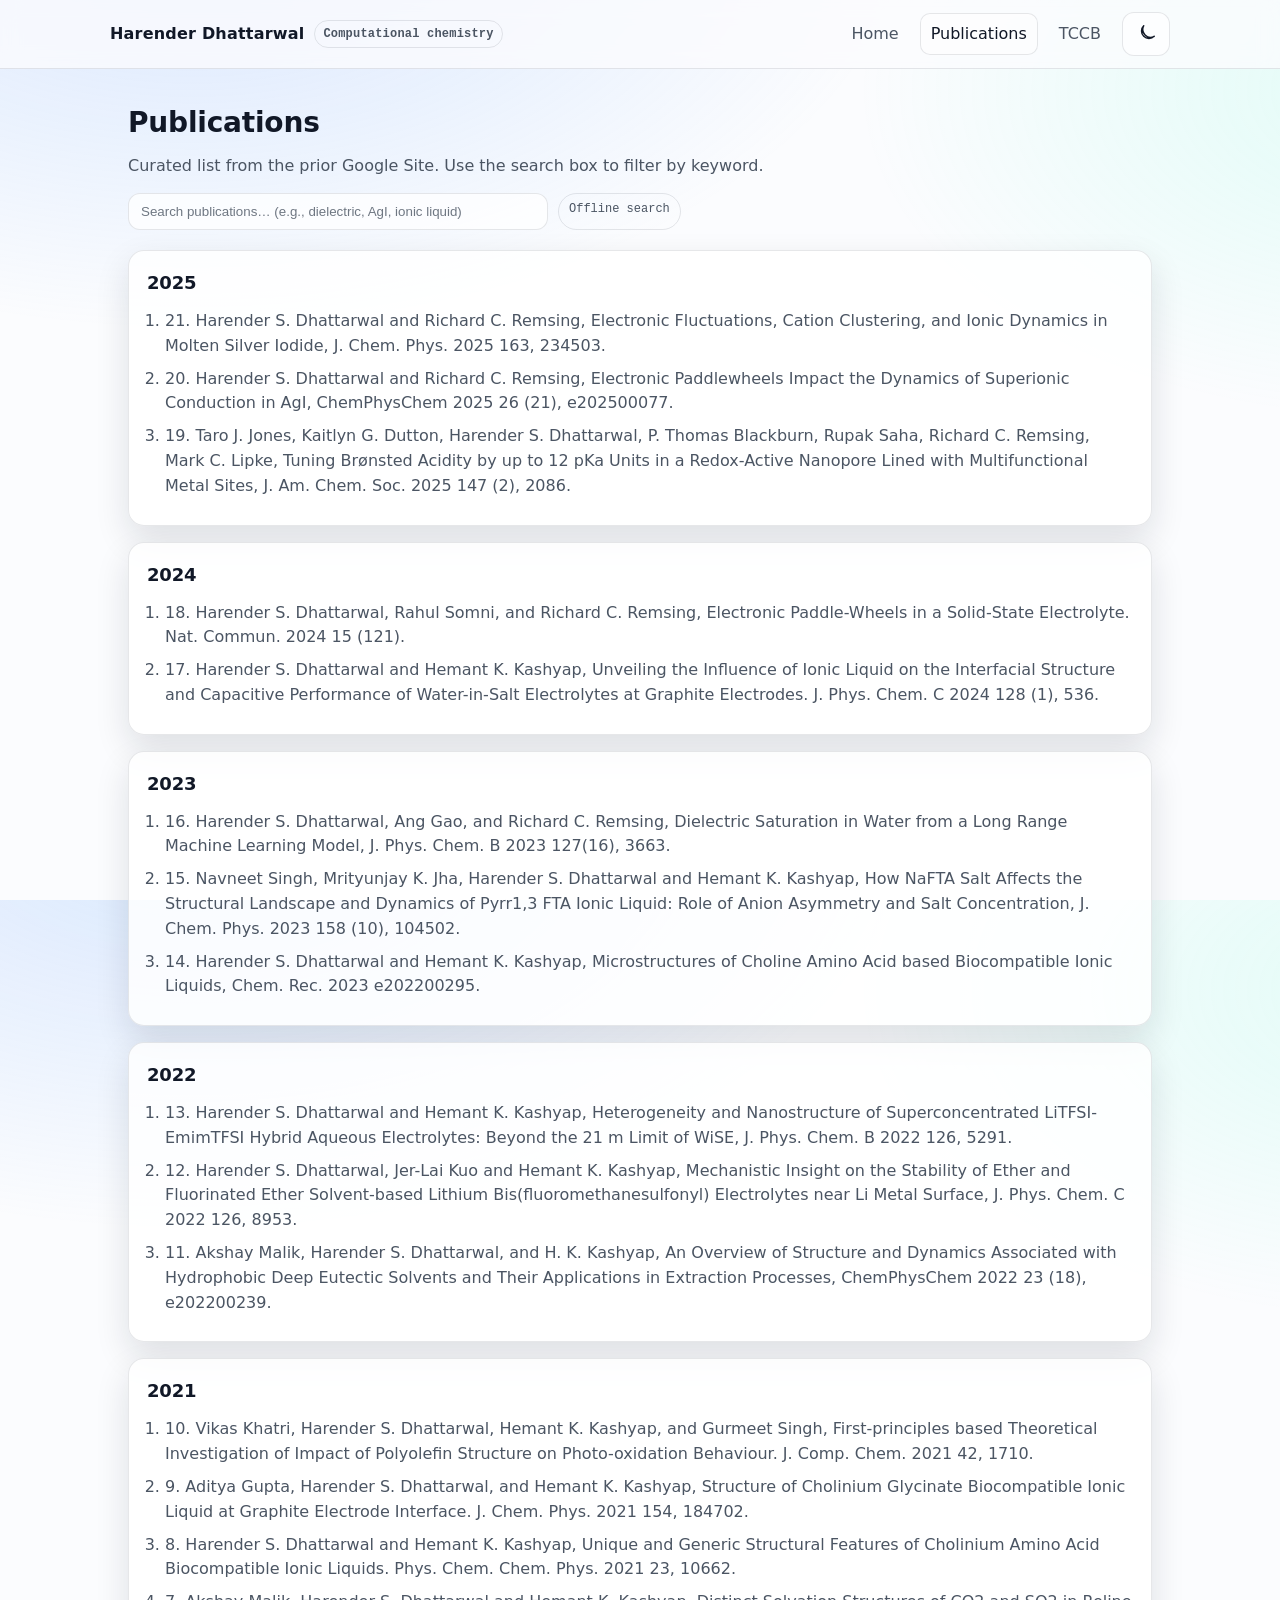
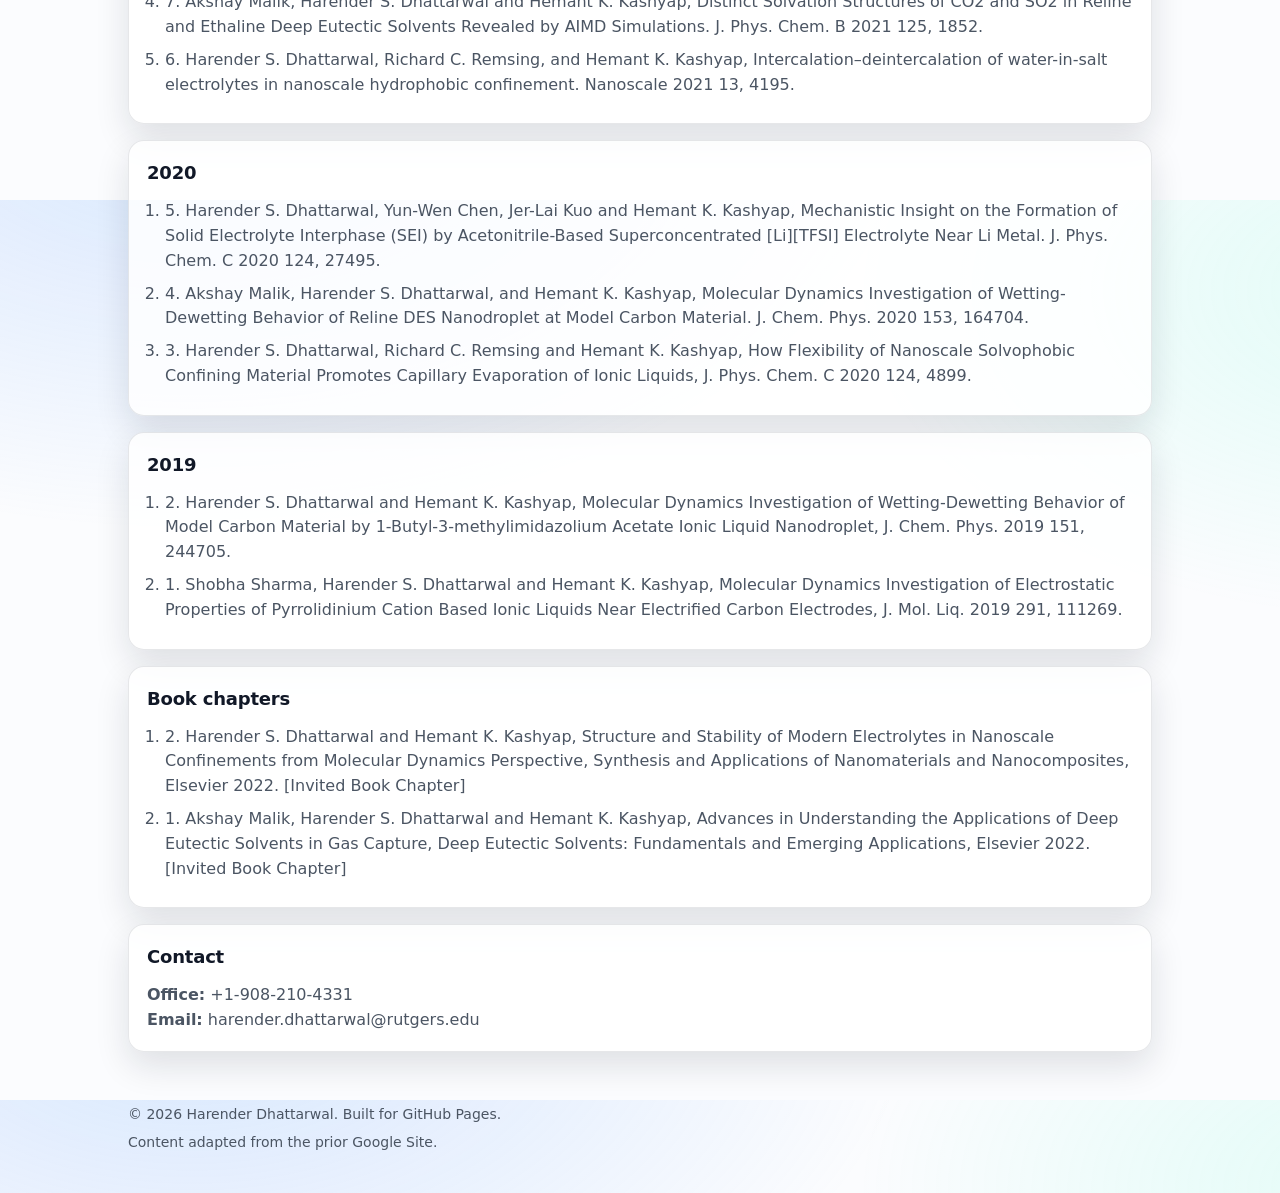
==== publications/index.html @ 2a24e404 "Create index.html" ====
<!doctype html>
<html lang="en">
<head>
  <meta charset="utf-8">
  <meta name="viewport" content="width=device-width,initial-scale=1">
  <title>Publications | Harender Dhattarwal</title>
  <meta name="description" content="Peer-reviewed publications and invited book chapters.">
  <meta name="color-scheme" content="dark light">
  <link rel="stylesheet" href="../assets/css/main.css">
  <link rel="icon" href="../assets/favicon.svg" type="image/svg+xml">
  <script defer src="../assets/js/main.js"></script>
</head>
<body>
<a class="skip-link" href="#content">Skip to content</a>

<header class="nav">
  <div class="container nav-inner">
    <a class="brand" href="../">
      <span>Harender Dhattarwal</span>
      <span class="badge">Computational chemistry</span>
    </a>
    <nav class="nav-links" aria-label="Primary">
      <a href="../">Home</a>
      <a href="../publications/" aria-current="page">Publications</a>
      <a href="../tccb/">TCCB</a>
      <button class="btn" id="themeToggle" type="button" aria-label="Toggle theme">
        <svg width="22" height="22" viewBox="0 0 24 24" fill="none" aria-hidden="true">
  <path d="M21 14.5A8.5 8.5 0 0 1 9.5 3a7 7 0 1 0 11.5 11.5Z" stroke="currentColor" stroke-width="1.6" stroke-linejoin="round"/>
</svg>
      </button>
    </nav>
  </div>
</header>

<main id="content">
  <section class="page-title">
    <div class="container">
      <h1>Publications</h1>
      <p>Curated list from the prior Google Site. Use the search box to filter by keyword.</p>
      <div class="filters">
        <input id="pubSearch" type="search" placeholder="Search publications… (e.g., dielectric, AgI, ionic liquid)" aria-label="Search publications">
        <span class="tag">Offline search</span>
      </div>
    </div>
  </section>

  <section class="section" style="padding-top:10px">
    <div class="container">
      <div class="card list" style="margin-bottom:16px">
  <h2>2025</h2>
  <ol class="pub">
    <li data-pub-item>21. Harender S. Dhattarwal and Richard C. Remsing, Electronic Fluctuations, Cation Clustering, and Ionic Dynamics in Molten Silver Iodide, J. Chem. Phys. 2025 163, 234503.</li>
<li data-pub-item>20. Harender S. Dhattarwal and Richard C. Remsing, Electronic Paddlewheels Impact the Dynamics of Superionic Conduction in AgI, ChemPhysChem 2025 26 (21), e202500077.</li>
<li data-pub-item>19. Taro J. Jones, Kaitlyn G. Dutton, Harender S. Dhattarwal, P. Thomas Blackburn, Rupak Saha, Richard C. Remsing, Mark C. Lipke, Tuning Brønsted Acidity by up to 12 pKa Units in a Redox-Active Nanopore Lined with Multifunctional Metal Sites, J. Am. Chem. Soc. 2025 147 (2), 2086.</li>
  </ol>
</div>
<div class="card list" style="margin-bottom:16px">
  <h2>2024</h2>
  <ol class="pub">
    <li data-pub-item>18. Harender S. Dhattarwal, Rahul Somni, and Richard C. Remsing, Electronic Paddle-Wheels in a Solid-State Electrolyte. Nat. Commun. 2024 15 (121).</li>
<li data-pub-item>17. Harender S. Dhattarwal and Hemant K. Kashyap, Unveiling the Influence of Ionic Liquid on the Interfacial Structure and Capacitive Performance of Water-in-Salt Electrolytes at Graphite Electrodes. J. Phys. Chem. C 2024 128 (1), 536.</li>
  </ol>
</div>
<div class="card list" style="margin-bottom:16px">
  <h2>2023</h2>
  <ol class="pub">
    <li data-pub-item>16. Harender S. Dhattarwal, Ang Gao, and Richard C. Remsing, Dielectric Saturation in Water from a Long Range Machine Learning Model, J. Phys. Chem. B 2023 127(16), 3663.</li>
<li data-pub-item>15. Navneet Singh, Mrityunjay K. Jha, Harender S. Dhattarwal and Hemant K. Kashyap, How NaFTA Salt Affects the Structural Landscape and Dynamics of Pyrr1,3 FTA Ionic Liquid: Role of Anion Asymmetry and Salt Concentration, J. Chem. Phys. 2023 158 (10), 104502.</li>
<li data-pub-item>14. Harender S. Dhattarwal and Hemant K. Kashyap, Microstructures of Choline Amino Acid based Biocompatible Ionic Liquids, Chem. Rec. 2023 e202200295.</li>
  </ol>
</div>
<div class="card list" style="margin-bottom:16px">
  <h2>2022</h2>
  <ol class="pub">
    <li data-pub-item>13. Harender S. Dhattarwal and Hemant K. Kashyap, Heterogeneity and Nanostructure of Superconcentrated LiTFSI-EmimTFSI Hybrid Aqueous Electrolytes: Beyond the 21 m Limit of WiSE, J. Phys. Chem. B 2022 126, 5291.</li>
<li data-pub-item>12. Harender S. Dhattarwal, Jer-Lai Kuo and Hemant K. Kashyap, Mechanistic Insight on the Stability of Ether and Fluorinated Ether Solvent-based Lithium Bis(fluoromethanesulfonyl) Electrolytes near Li Metal Surface, J. Phys. Chem. C 2022 126, 8953.</li>
<li data-pub-item>11. Akshay Malik, Harender S. Dhattarwal, and H. K. Kashyap, An Overview of Structure and Dynamics Associated with Hydrophobic Deep Eutectic Solvents and Their Applications in Extraction Processes, ChemPhysChem 2022 23 (18), e202200239.</li>
  </ol>
</div>
<div class="card list" style="margin-bottom:16px">
  <h2>2021</h2>
  <ol class="pub">
    <li data-pub-item>10. Vikas Khatri, Harender S. Dhattarwal, Hemant K. Kashyap, and Gurmeet Singh, First-principles based Theoretical Investigation of Impact of Polyolefin Structure on Photo-oxidation Behaviour. J. Comp. Chem. 2021 42, 1710.</li>
<li data-pub-item>9. Aditya Gupta, Harender S. Dhattarwal, and Hemant K. Kashyap, Structure of Cholinium Glycinate Biocompatible Ionic Liquid at Graphite Electrode Interface. J. Chem. Phys. 2021 154, 184702.</li>
<li data-pub-item>8. Harender S. Dhattarwal and Hemant K. Kashyap, Unique and Generic Structural Features of Cholinium Amino Acid Biocompatible Ionic Liquids. Phys. Chem. Chem. Phys. 2021 23, 10662.</li>
<li data-pub-item>7. Akshay Malik, Harender S. Dhattarwal and Hemant K. Kashyap, Distinct Solvation Structures of CO2 and SO2 in Reline and Ethaline Deep Eutectic Solvents Revealed by AIMD Simulations. J. Phys. Chem. B 2021 125, 1852.</li>
<li data-pub-item>6. Harender S. Dhattarwal, Richard C. Remsing, and Hemant K. Kashyap, Intercalation–deintercalation of water-in-salt electrolytes in nanoscale hydrophobic confinement. Nanoscale 2021 13, 4195.</li>
  </ol>
</div>
<div class="card list" style="margin-bottom:16px">
  <h2>2020</h2>
  <ol class="pub">
    <li data-pub-item>5. Harender S. Dhattarwal, Yun-Wen Chen, Jer-Lai Kuo and Hemant K. Kashyap, Mechanistic Insight on the Formation of Solid Electrolyte Interphase (SEI) by Acetonitrile-Based Superconcentrated [Li][TFSI] Electrolyte Near Li Metal. J. Phys. Chem. C 2020 124, 27495.</li>
<li data-pub-item>4. Akshay Malik, Harender S. Dhattarwal, and Hemant K. Kashyap, Molecular Dynamics Investigation of Wetting-Dewetting Behavior of Reline DES Nanodroplet at Model Carbon Material. J. Chem. Phys. 2020 153, 164704.</li>
<li data-pub-item>3. Harender S. Dhattarwal, Richard C. Remsing and Hemant K. Kashyap, How Flexibility of Nanoscale Solvophobic Confining Material Promotes Capillary Evaporation of Ionic Liquids, J. Phys. Chem. C 2020 124, 4899.</li>
  </ol>
</div>
<div class="card list" style="margin-bottom:16px">
  <h2>2019</h2>
  <ol class="pub">
    <li data-pub-item>2. Harender S. Dhattarwal and Hemant K. Kashyap, Molecular Dynamics Investigation of Wetting-Dewetting Behavior of Model Carbon Material by 1-Butyl-3-methylimidazolium Acetate Ionic Liquid Nanodroplet, J. Chem. Phys. 2019 151, 244705.</li>
<li data-pub-item>1. Shobha Sharma, Harender S. Dhattarwal and Hemant K. Kashyap, Molecular Dynamics Investigation of Electrostatic Properties of Pyrrolidinium Cation Based Ionic Liquids Near Electrified Carbon Electrodes, J. Mol. Liq. 2019 291, 111269.</li>
  </ol>
</div>
      <div class="card list" style="margin-bottom:16px">
  <h2>Book chapters</h2>
  <ol class="pub">
    <li data-pub-item>2. Harender S. Dhattarwal and Hemant K. Kashyap, Structure and Stability of Modern Electrolytes in Nanoscale Confinements from Molecular Dynamics Perspective, Synthesis and Applications of Nanomaterials and Nanocomposites, Elsevier 2022. [Invited Book Chapter]</li>
<li data-pub-item>1. Akshay Malik, Harender S. Dhattarwal and Hemant K. Kashyap, Advances in Understanding the Applications of Deep Eutectic Solvents in Gas Capture, Deep Eutectic Solvents: Fundamentals and Emerging Applications, Elsevier 2022. [Invited Book Chapter]</li>
  </ol>
</div>
      <div class="card list">
        <h2>Contact</h2>
        <p style="color:var(--muted); margin-bottom:0"><b>Office:</b> +1-908-210-4331<br>
        <b>Email:</b> <a href="mailto:harender.dhattarwal@rutgers.edu">harender.dhattarwal@rutgers.edu</a></p>
      </div>
    </div>
  </section>
</main>

<footer class="footer">
  <div class="container">
    <div>© 2026 Harender Dhattarwal. Built for GitHub Pages.</div>
    <div style="margin-top:6px">Content adapted from the prior Google Site.</div>
  </div>
</footer>
</body>
</html>
---- assets/css/main.css ----
:root{
  --bg: #0b0d10;
  --panel: #12161c;
  --text: #e9eef5;
  --muted: #b8c2cf;
  --border: rgba(255,255,255,.10);
  --shadow: 0 14px 34px rgba(0,0,0,.40);
  --accent: #6aa7ff;
  --accent-2: #6dffd7;
  --maxw: 1060px;
  --radius: 16px;
  --radius-sm: 12px;
  --mono: ui-monospace, SFMono-Regular, Menlo, Monaco, Consolas, "Liberation Mono", "Courier New", monospace;
  --sans: ui-sans-serif, system-ui, -apple-system, Segoe UI, Roboto, Helvetica, Arial, "Apple Color Emoji","Segoe UI Emoji";
}

@media (prefers-color-scheme: light){
  :root{
    --bg: #fbfcfe;
    --panel: #ffffff;
    --text: #111827;
    --muted: #4b5563;
    --border: rgba(17,24,39,.10);
    --shadow: 0 14px 34px rgba(17,24,39,.12);
    --accent: #1f5eff;
    --accent-2: #007a5a;
  }
}

[data-theme="light"]{
  --bg: #fbfcfe;
  --panel: #ffffff;
  --text: #111827;
  --muted: #4b5563;
  --border: rgba(17,24,39,.10);
  --shadow: 0 14px 34px rgba(17,24,39,.12);
  --accent: #1f5eff;
  --accent-2: #007a5a;
}
[data-theme="dark"]{
  --bg: #0b0d10;
  --panel: #12161c;
  --text: #e9eef5;
  --muted: #b8c2cf;
  --border: rgba(255,255,255,.10);
  --shadow: 0 14px 34px rgba(0,0,0,.40);
  --accent: #6aa7ff;
  --accent-2: #6dffd7;
}

*{box-sizing:border-box}
html,body{height:100%}
body{
  margin:0;
  font-family: var(--sans);
  background: radial-gradient(1200px 700px at 15% -10%, rgba(106,167,255,.25), transparent 60%),
              radial-gradient(1000px 600px at 110% 10%, rgba(109,255,215,.18), transparent 55%),
              var(--bg);
  color: var(--text);
  line-height: 1.55;
}

a{color:inherit; text-decoration:none}
a:hover{color: var(--accent)}
p{margin:0 0 14px}
small{color: var(--muted)}
hr{border:0; border-top:1px solid var(--border); margin:28px 0}

.container{max-width: var(--maxw); margin:0 auto; padding:0 18px}

.skip-link{
  position:absolute; left:-999px; top:auto; width:1px; height:1px; overflow:hidden;
}
.skip-link:focus{
  left:18px; top:16px; width:auto; height:auto;
  background: var(--panel); border:1px solid var(--border);
  padding:10px 12px; border-radius:10px; z-index:999;
}

.nav{
  position:sticky; top:0; z-index:50;
  backdrop-filter: blur(10px);
  background: color-mix(in srgb, var(--bg) 78%, transparent);
  border-bottom: 1px solid var(--border);
}
.nav-inner{
  display:flex; align-items:center; justify-content:space-between;
  padding:12px 0;
}
.brand{
  display:flex; gap:10px; align-items:center;
  font-weight: 650;
  letter-spacing: .2px;
}
.badge{
  font-family: var(--mono);
  font-size: 12px;
  padding: 4px 8px;
  border: 1px solid var(--border);
  border-radius: 999px;
  color: var(--muted);
}
.nav-links{display:flex; gap:10px; align-items:center; flex-wrap:wrap}
.nav-links a{
  padding:8px 10px;
  border-radius: 10px;
  border: 1px solid transparent;
  color: var(--muted);
}
.nav-links a[aria-current="page"]{
  color: var(--text);
  border-color: var(--border);
  background: color-mix(in srgb, var(--panel) 60%, transparent);
}
.btn{
  display:inline-flex; gap:8px; align-items:center; justify-content:center;
  padding:10px 12px;
  border-radius: 12px;
  border:1px solid var(--border);
  background: color-mix(in srgb, var(--panel) 70%, transparent);
  color: var(--text);
  box-shadow: none;
  cursor:pointer;
}
.btn:hover{border-color: color-mix(in srgb, var(--accent) 45%, var(--border));}
.btn:active{transform: translateY(1px)}
.btn.primary{
  background: linear-gradient(135deg, color-mix(in srgb, var(--accent) 70%, transparent), color-mix(in srgb, var(--accent-2) 50%, transparent));
  border-color: transparent;
  color: #0b0d10;
}

.hero{
  padding:46px 0 26px;
}
.hero-grid{
  display:grid;
  grid-template-columns: 1.25fr .75fr;
  gap: 24px;
  align-items: start;
}
@media (max-width: 900px){
  .hero-grid{grid-template-columns: 1fr; }
}

.card{
  background: color-mix(in srgb, var(--panel) 82%, transparent);
  border: 1px solid var(--border);
  border-radius: var(--radius);
  box-shadow: var(--shadow);
}

.hero-card{
  padding: 26px;
}
.hero h1{
  margin:0;
  font-size: 40px;
  line-height: 1.1;
  letter-spacing: -0.4px;
}
@media (max-width: 520px){
  .hero h1{font-size: 34px;}
}
.lead{
  color: var(--muted);
  margin-top: 10px;
  font-size: 16px;
}
.kv{
  margin-top: 16px;
  display:flex;
  gap:10px;
  flex-wrap:wrap;
}
.kv .pill{
  border:1px solid var(--border);
  border-radius: 999px;
  padding: 7px 10px;
  color: var(--muted);
  background: color-mix(in srgb, var(--panel) 60%, transparent);
}
.actions{
  margin-top: 18px;
  display:flex; gap:10px; flex-wrap:wrap;
}

.profile{
  padding: 18px;
}
.profile img{
  width:100%;
  border-radius: 14px;
  border:1px solid var(--border);
  display:block;
}
.profile .meta{
  padding: 12px 2px 0;
}
.profile .meta .name{
  font-weight: 650;
}
.profile .social{
  margin-top: 12px;
  display:flex; gap:10px; flex-wrap:wrap;
}
.profile .social a{
  display:inline-flex; gap:8px; align-items:center;
  padding: 9px 10px;
  border-radius: 12px;
  border:1px solid var(--border);
  color: var(--muted);
  background: color-mix(in srgb, var(--panel) 70%, transparent);
}
.profile .social a:hover{color: var(--text); border-color: color-mix(in srgb, var(--accent) 45%, var(--border));}

.section{
  padding: 26px 0;
}
.section h2{
  margin:0 0 12px;
  font-size: 22px;
  letter-spacing: -.2px;
}
.section .sub{
  color: var(--muted);
  margin: 0 0 14px;
}

.grid-3{
  display:grid;
  grid-template-columns: repeat(3, 1fr);
  gap: 16px;
}
@media (max-width: 980px){
  .grid-3{grid-template-columns: 1fr; }
}
.interest{
  padding: 18px;
}
.icon{
  width: 40px; height: 40px;
  border-radius: 14px;
  display:grid; place-items:center;
  border:1px solid var(--border);
  background: color-mix(in srgb, var(--panel) 70%, transparent);
  margin-bottom: 10px;
}
.interest h3{margin:0 0 8px; font-size: 16px;}
.interest p{color: var(--muted);}

.footer{
  padding: 26px 0 40px;
  color: var(--muted);
  font-size: 14px;
}
.footer a{color: var(--muted); text-decoration:underline; text-underline-offset:3px}
.footer a:hover{color: var(--text);}

.page-title{
  padding: 32px 0 10px;
}
.page-title h1{margin:0; font-size: 28px; letter-spacing: -.2px;}
.page-title p{color: var(--muted); margin:10px 0 0;}

.list{
  padding: 18px;
}
.list h2{margin:0 0 12px; font-size:18px;}
ol.pub{
  margin:0;
  padding-left: 18px;
}
ol.pub li{
  margin: 8px 0;
  color: var(--muted);
}
.filters{
  display:flex; gap:10px; flex-wrap:wrap;
  margin: 14px 0 0;
}
.filters input{
  width: min(420px, 100%);
  padding: 10px 12px;
  border-radius: 12px;
  border:1px solid var(--border);
  background: color-mix(in srgb, var(--panel) 75%, transparent);
  color: var(--text);
  outline:none;
}
.filters input::placeholder{color: color-mix(in srgb, var(--muted) 80%, transparent);}
.tag{
  font-family: var(--mono);
  font-size: 12px;
  border:1px solid var(--border);
  border-radius: 999px;
  padding: 6px 10px;
  color: var(--muted);
}

.table{
  width:100%;
  border-collapse: collapse;
  overflow:hidden;
  border-radius: 14px;
}
.table th, .table td{
  border-top: 1px solid var(--border);
  padding: 10px 12px;
  vertical-align: top;
}
.table th{
  text-align:left;
  color: var(--muted);
  font-weight: 600;
  font-size: 13px;
}
.table tr:first-child th, .table tr:first-child td{border-top: 0}
.table td{color: var(--text)}
.table td .muted{color: var(--muted)}
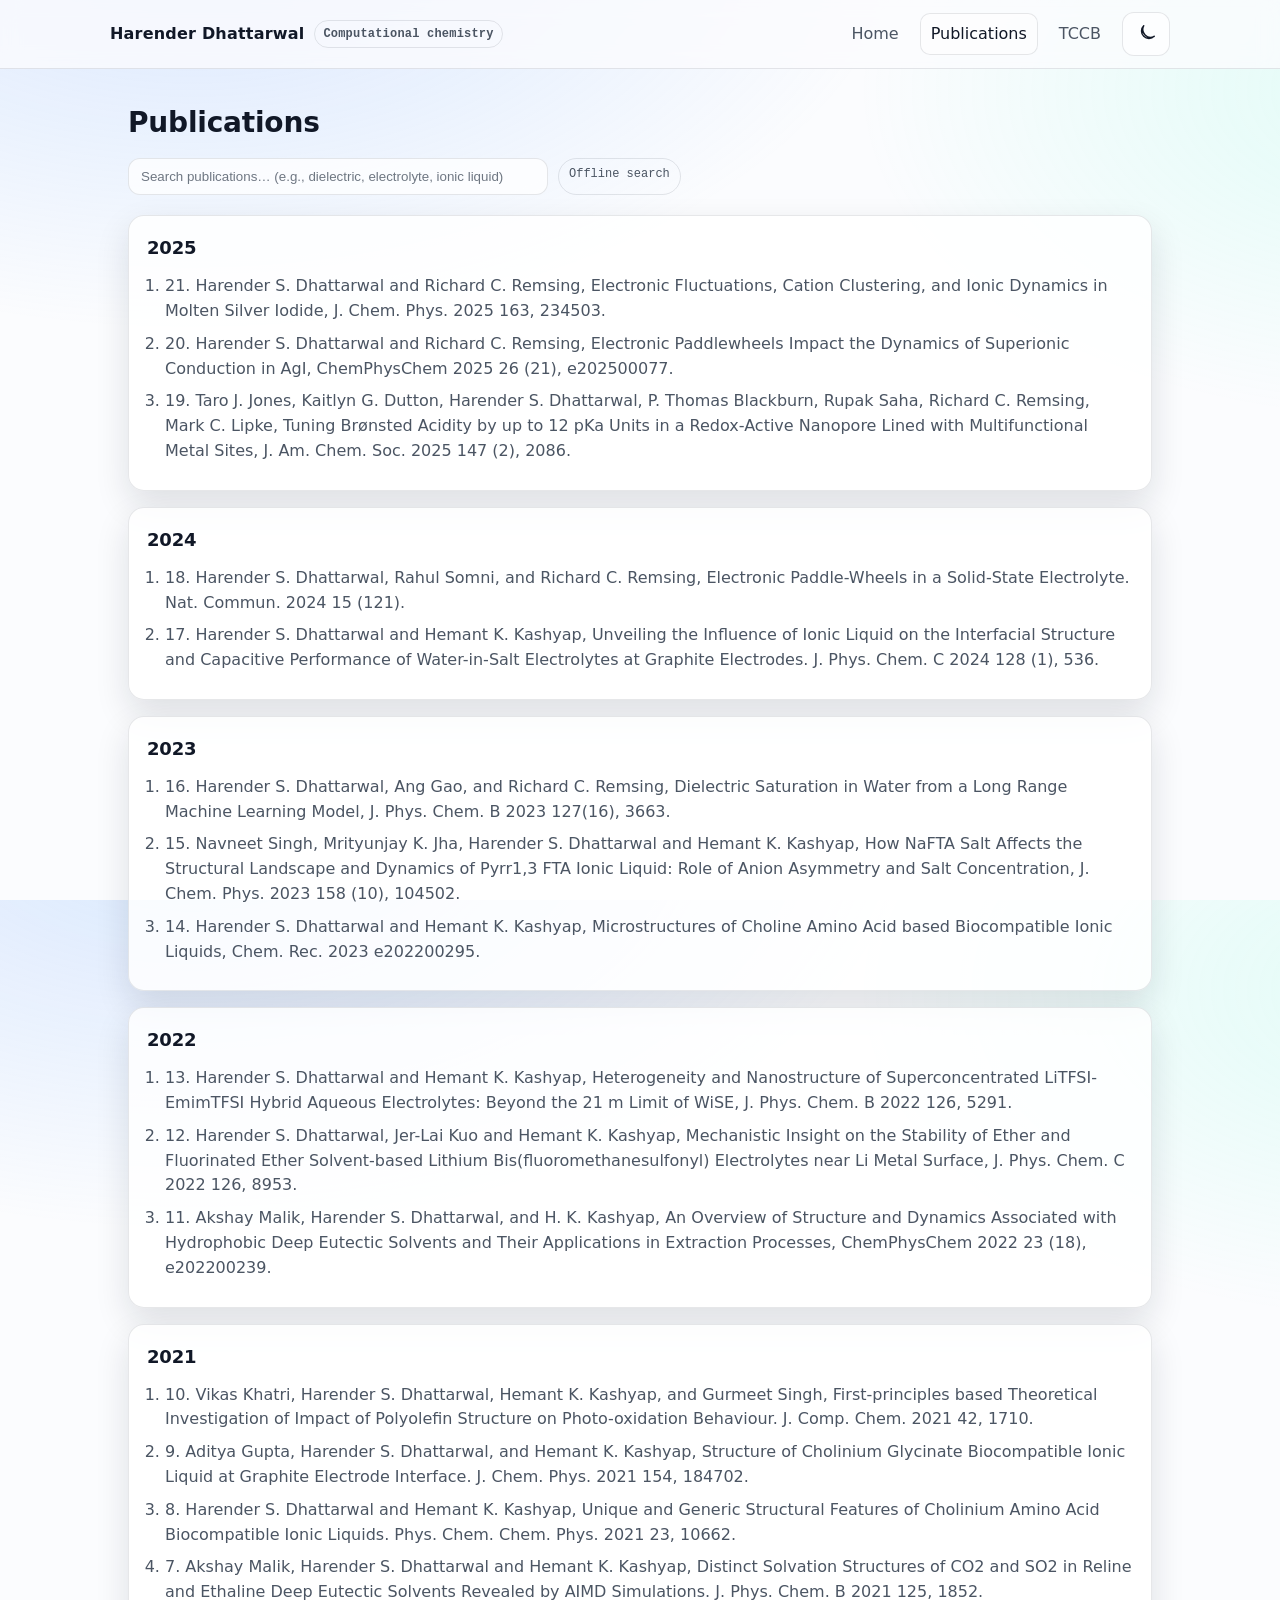
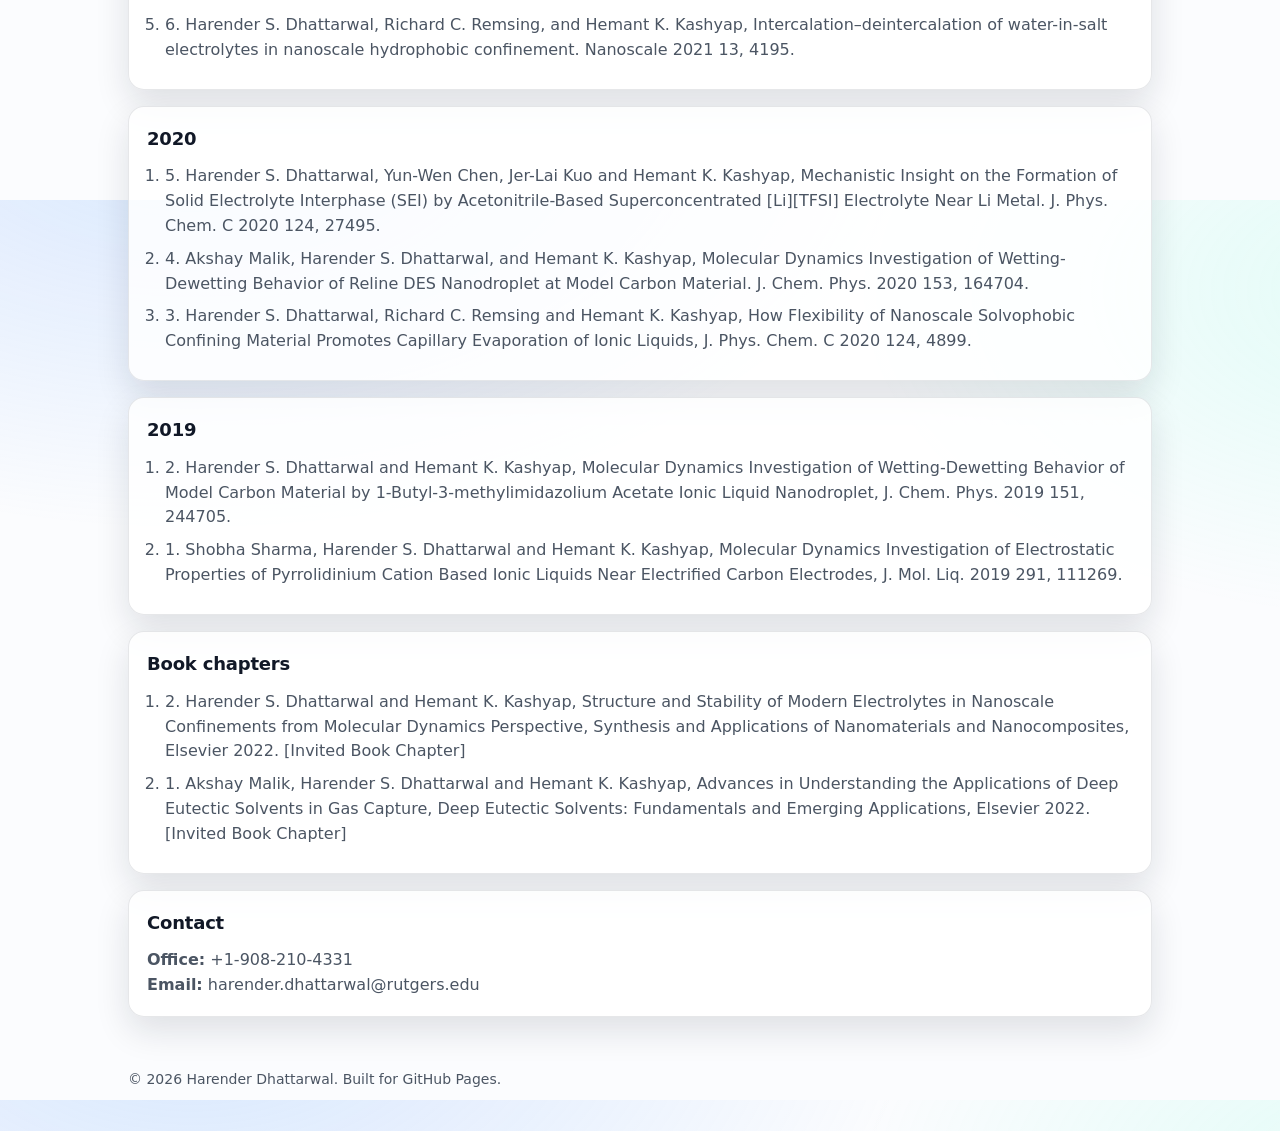
==== commit ca638ad1: "Comment out publication notes in index.html" ====
--- a/publications/index.html
+++ b/publications/index.html
@@ -36,9 +36,9 @@
   <section class="page-title">
     <div class="container">
       <h1>Publications</h1>
-      <p>Curated list from the prior Google Site. Use the search box to filter by keyword.</p>
+      <!-- <p>Comment below the Publications.</p> -->
       <div class="filters">
-        <input id="pubSearch" type="search" placeholder="Search publications… (e.g., dielectric, AgI, ionic liquid)" aria-label="Search publications">
+        <input id="pubSearch" type="search" placeholder="Search publications… (e.g., dielectric, electrolyte, ionic liquid)" aria-label="Search publications">
         <span class="tag">Offline search</span>
       </div>
     </div>
@@ -121,7 +121,7 @@
 <footer class="footer">
   <div class="container">
     <div>© 2026 Harender Dhattarwal. Built for GitHub Pages.</div>
-    <div style="margin-top:6px">Content adapted from the prior Google Site.</div>
+    <!-- <div style="margin-top:6px">Content adapted from the prior Google Site.</div> -->
   </div>
 </footer>
 </body>
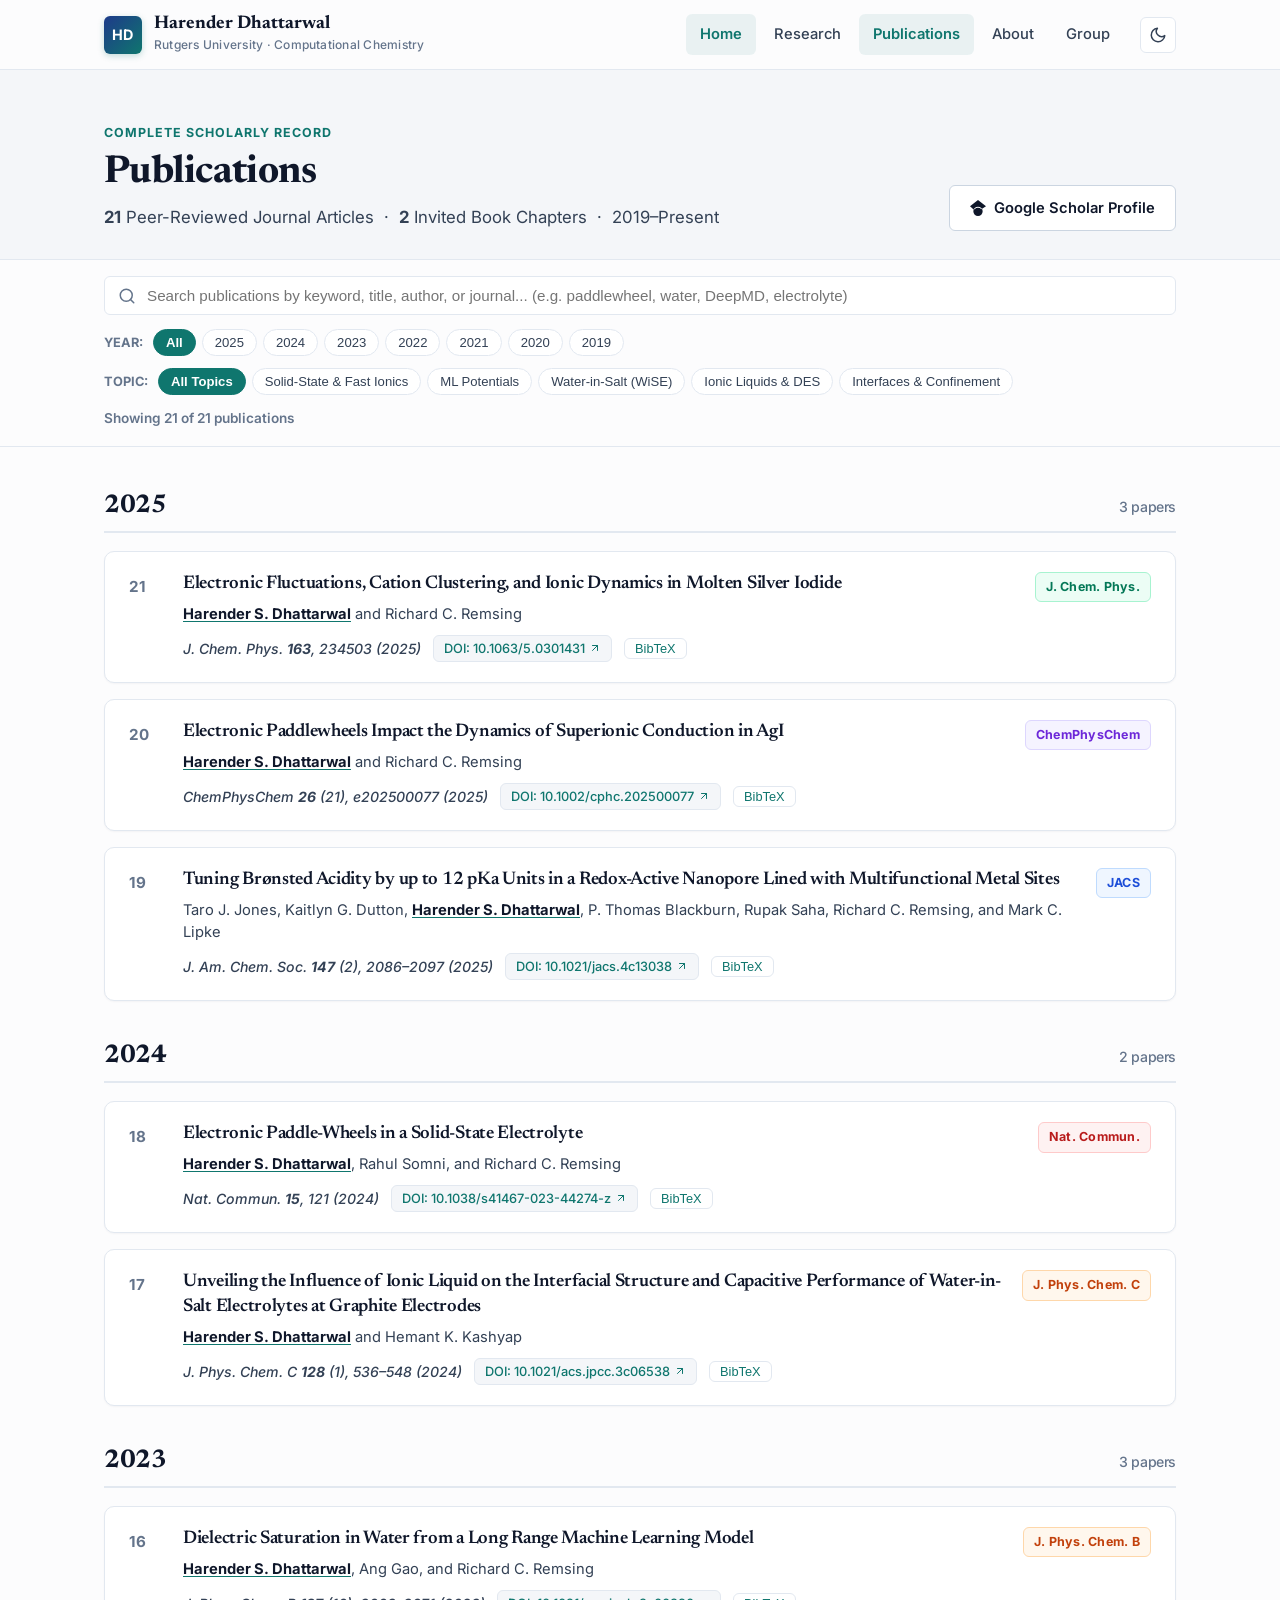
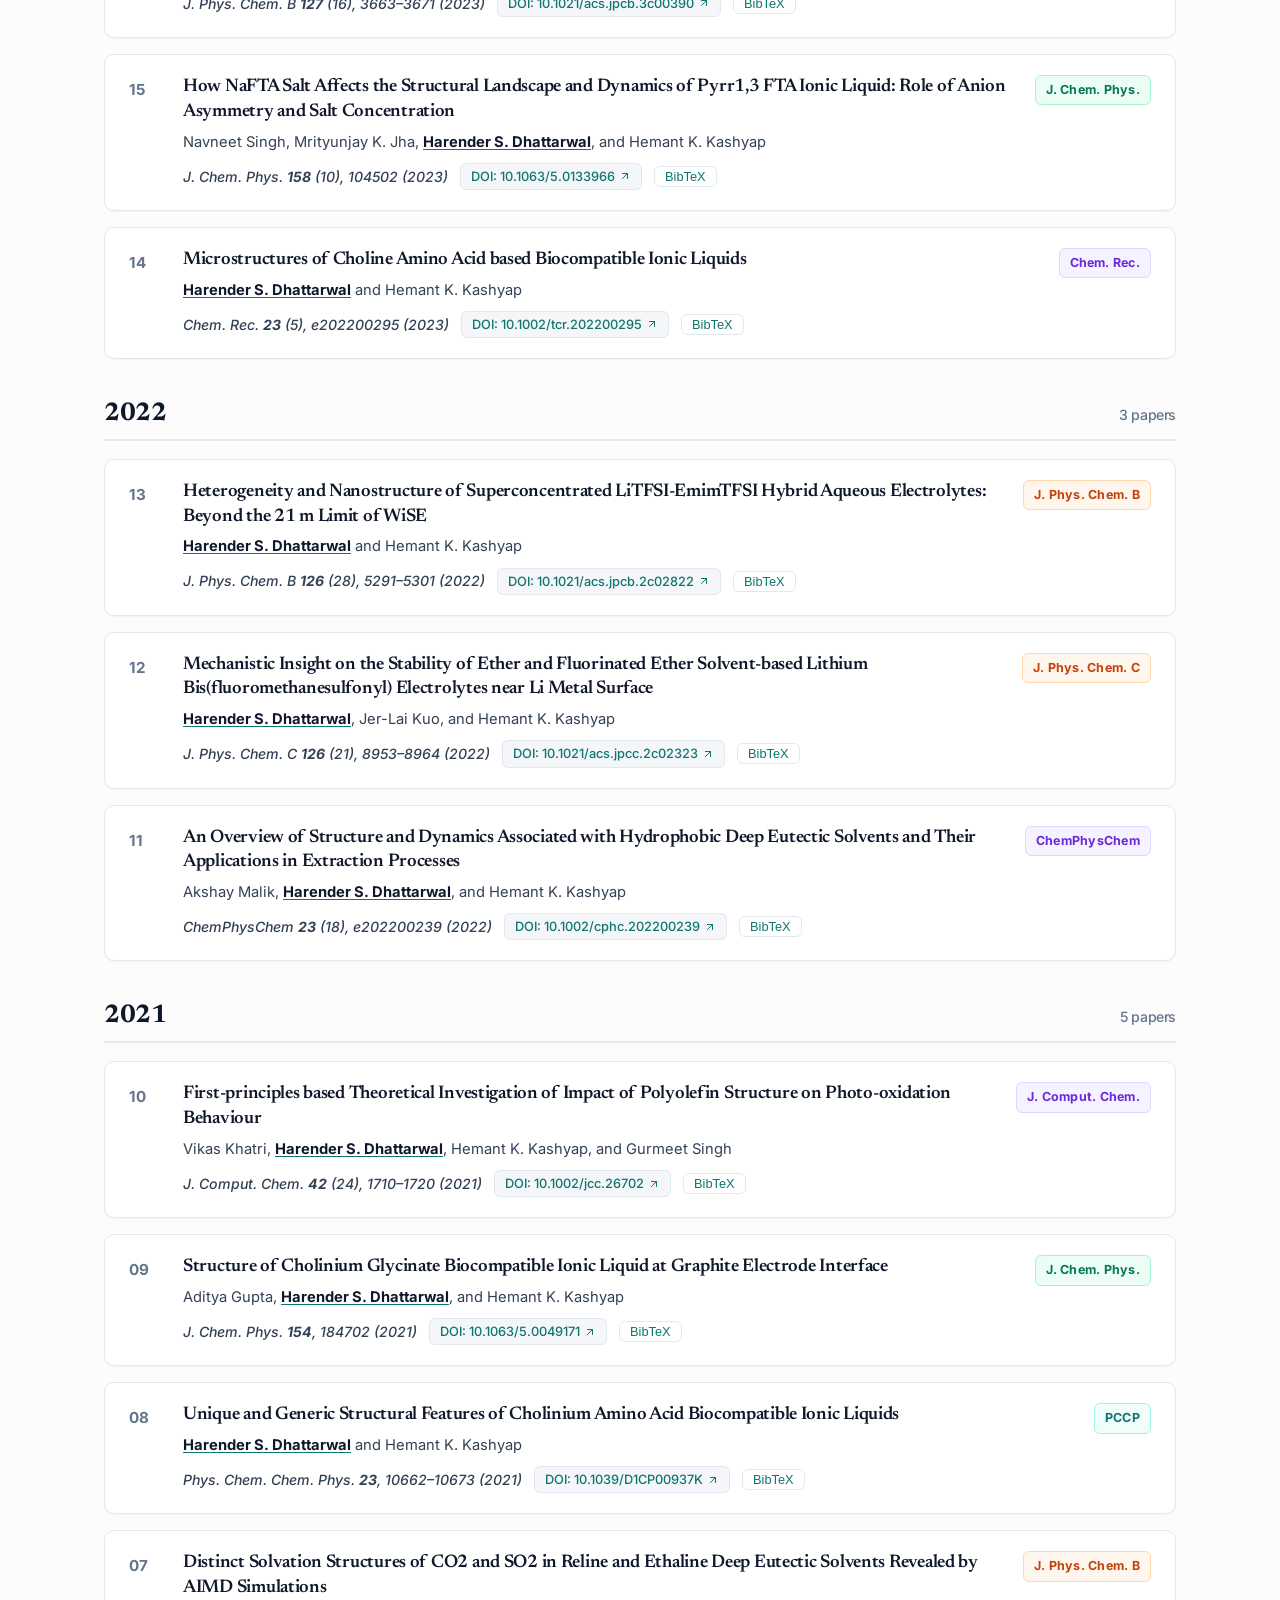
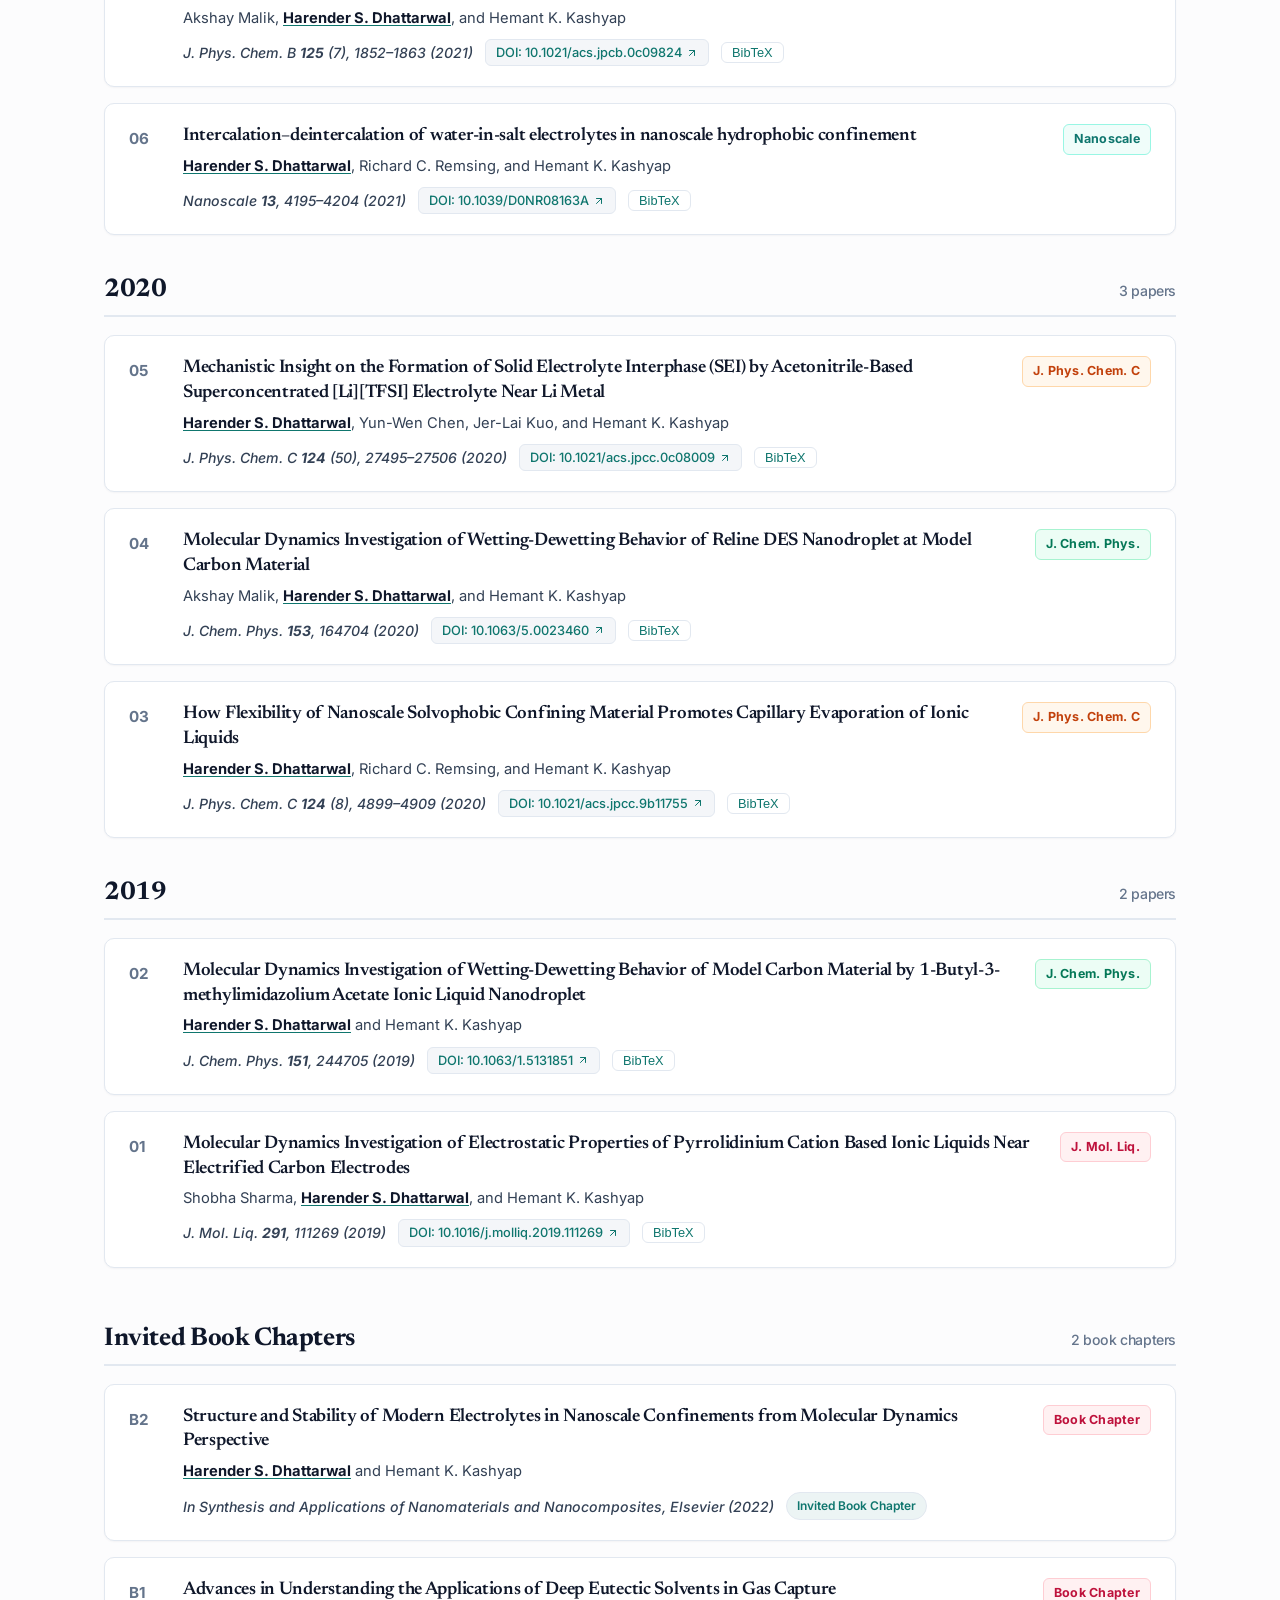
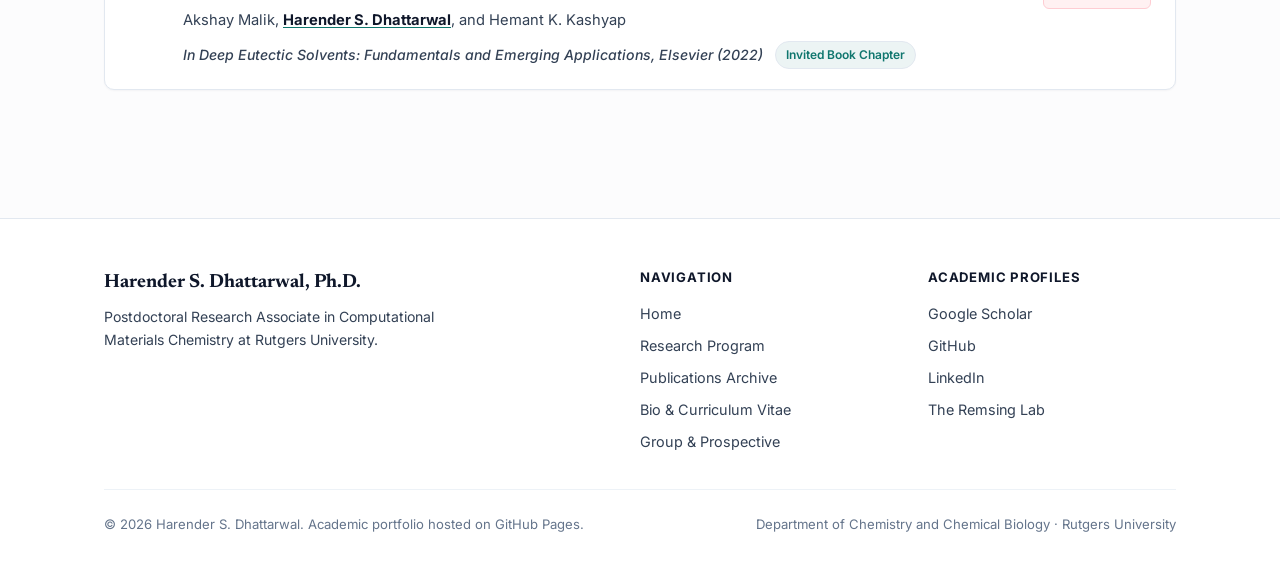
==== commit 826433f1: "Fix broken layout, assets, and styling; redesign academic portfolio inspired by Yue Group and Remsin" ====
--- a/publications/index.html
+++ b/publications/index.html
@@ -1,129 +1,871 @@
-<!doctype html>
-<html lang="en">
+<!DOCTYPE html>
+<html lang="en" data-theme="light">
 <head>
-  <meta charset="utf-8">
-  <meta name="viewport" content="width=device-width,initial-scale=1">
-  <title>Publications | Harender Dhattarwal</title>
-  <meta name="description" content="Peer-reviewed publications and invited book chapters.">
-  <meta name="color-scheme" content="dark light">
-  <link rel="stylesheet" href="../assets/css/main.css">
-  <link rel="icon" href="../assets/favicon.svg" type="image/svg+xml">
-  <script defer src="../assets/js/main.js"></script>
+  <meta charset="UTF-8"/>
+  <meta name="viewport" content="width=device-width, initial-scale=1.0"/>
+  <title>Publications | Harender S. Dhattarwal</title>
+  <meta name="description" content="21 peer-reviewed journal publications and 2 book chapters in Nature Communications, JACS, J. Chem. Phys., ChemPhysChem, PCCP, and more by Harender S. Dhattarwal."/>
+  <meta name="author" content="Harender S. Dhattarwal"/>
+
+  <meta property="og:title" content="Publications — Harender S. Dhattarwal"/>
+  <meta property="og:description" content="21 peer-reviewed papers spanning ML potentials, solid-state electrolytes, and electrochemical interfaces."/>
+  <meta property="og:url" content="https://hsdhattarwal.github.io/publications.html"/>
+  <meta property="og:image" content="https://hsdhattarwal.github.io/assets/favicon.svg"/>
+
+  <link rel="icon" type="image/svg+xml" href="../assets/favicon.svg"/>
+  <link rel="alternate icon" href="../favicon.svg"/>
+  <link rel="stylesheet" href="../css/style.css"/>
 </head>
 <body>
-<a class="skip-link" href="#content">Skip to content</a>
-
-<header class="nav">
-  <div class="container nav-inner">
-    <a class="brand" href="../">
-      <span>Harender Dhattarwal</span>
-      <span class="badge">Computational chemistry</span>
-    </a>
-    <nav class="nav-links" aria-label="Primary">
-      <a href="../">Home</a>
-      <a href="../publications/" aria-current="page">Publications</a>
-      <a href="../tccb/">TCCB</a>
-      <button class="btn" id="themeToggle" type="button" aria-label="Toggle theme">
-        <svg width="22" height="22" viewBox="0 0 24 24" fill="none" aria-hidden="true">
-  <path d="M21 14.5A8.5 8.5 0 0 1 9.5 3a7 7 0 1 0 11.5 11.5Z" stroke="currentColor" stroke-width="1.6" stroke-linejoin="round"/>
-</svg>
-      </button>
-    </nav>
+
+  <!-- ── Navigation ───────────────────────────────────────── -->
+  <nav class="nav" id="main-nav">
+    <div class="container nav__inner">
+      <a class="nav__brand" href="../index.html">
+        <span class="nav__monogram">HD</span>
+        <div class="nav__brand-text">
+          <span class="nav__name">Harender Dhattarwal</span>
+          <span class="nav__tagline">Rutgers University · Computational Chemistry</span>
+        </div>
+      </a>
+
+      <div class="nav__menu">
+        <ul class="nav__links" role="list">
+          <li><a href="../index.html">Home</a></li>
+          <li><a href="../research.html">Research</a></li>
+          <li><a href="../publications.html" class="active">Publications</a></li>
+          <li><a href="../about.html">About</a></li>
+          <li><a href="../group.html">Group</a></li>
+        </ul>
+
+        <button class="theme-toggle-btn" id="theme-toggle" type="button" aria-label="Toggle color mode">
+          <svg class="icon-sun" style="display:none;" viewBox="0 0 24 24" fill="none" stroke="currentColor" stroke-width="2" stroke-linecap="round" stroke-linejoin="round"><circle cx="12" cy="12" r="5"/><line x1="12" y1="1" x2="12" y2="3"/><line x1="12" y1="21" x2="12" y2="23"/><line x1="4.22" y1="4.22" x2="5.64" y2="5.64"/><line x1="18.36" y1="18.36" x2="19.78" y2="19.78"/><line x1="1" y1="12" x2="3" y2="12"/><line x1="21" y1="12" x2="23" y2="12"/><line x1="4.22" y1="19.78" x2="5.64" y2="18.36"/><line x1="18.36" y1="5.64" x2="19.78" y2="4.22"/></svg>
+          <svg class="icon-moon" viewBox="0 0 24 24" fill="none" stroke="currentColor" stroke-width="2" stroke-linecap="round" stroke-linejoin="round"><path d="M21 12.79A9 9 0 1 1 11.21 3 7 7 0 0 0 21 12.79z"/></svg>
+        </button>
+
+        <button class="nav__toggle" id="nav-toggle" type="button" aria-label="Open menu" aria-expanded="false">
+          <span></span><span></span><span></span>
+        </button>
+      </div>
+    </div>
+  </nav>
+
+  <!-- Mobile Drawer -->
+  <div class="nav__overlay" id="nav-overlay">
+    <ul class="nav__overlay-links" role="list">
+      <li><a href="../index.html">Home</a></li>
+      <li><a href="../research.html">Research</a></li>
+      <li><a href="../publications.html" class="active">Publications</a></li>
+      <li><a href="../about.html">About</a></li>
+      <li><a href="../group.html">Group</a></li>
+    </ul>
   </div>
-</header>
-
-<main id="content">
-  <section class="page-title">
+
+  <main class="page-offset">
+
+    <!-- Page Header -->
+    <header class="pub-header">
+      <div class="container">
+        <div style="display:flex; justify-content:space-between; align-items:flex-end; flex-wrap:wrap; gap:16px;">
+          <div>
+            <span class="section-label">Complete Scholarly Record</span>
+            <h1 class="section-title">Publications</h1>
+            <p class="section-desc">
+              <strong>21</strong> Peer-Reviewed Journal Articles &nbsp;·&nbsp; <strong>2</strong> Invited Book Chapters &nbsp;·&nbsp; 2019–Present
+            </p>
+          </div>
+          <div>
+            <a href="https://scholar.google.com/citations?user=Y4dvObYAAAAJ" target="_blank" rel="noopener noreferrer" class="btn-outline" style="gap:8px;">
+              <svg viewBox="0 0 24 24" fill="currentColor" style="width:16px;height:16px;"><path d="M12 24a7 7 0 1 1 0-14 7 7 0 0 1 0 14Zm0-24L0 9.5h3.6l8.4-6.3 8.4 6.3H24L12 0Zm-5 13.8a7 7 0 0 1 10 0L24 9.5 12 1 0 9.5l5 4.3Z"/></svg>
+              Google Scholar Profile
+            </a>
+          </div>
+        </div>
+      </div>
+    </header>
+
+    <!-- Sticky Filter & Search Bar (Borrowed from Yue Group) -->
+    <div class="pub-controls">
+      <div class="container">
+        <div class="pub-search-wrap">
+          <svg class="pub-search-icon" viewBox="0 0 24 24" fill="none" stroke="currentColor" stroke-width="2" stroke-linecap="round" stroke-linejoin="round"><circle cx="11" cy="11" r="8"/><line x1="21" y1="21" x2="16.65" y2="16.65"/></svg>
+          <input type="search" id="pub-search" class="pub-search-input" placeholder="Search publications by keyword, title, author, or journal... (e.g. paddlewheel, water, DeepMD, electrolyte)" aria-label="Search publications"/>
+        </div>
+
+        <div class="pub-filters">
+          <!-- Year Filters -->
+          <div class="pub-filter-group" id="year-filters">
+            <span style="font-size:0.8rem; font-weight:700; color:var(--text-muted); margin-right:4px;">YEAR:</span>
+            <button class="filter-btn active" data-year="all">All</button>
+            <button class="filter-btn" data-year="2025">2025</button>
+            <button class="filter-btn" data-year="2024">2024</button>
+            <button class="filter-btn" data-year="2023">2023</button>
+            <button class="filter-btn" data-year="2022">2022</button>
+            <button class="filter-btn" data-year="2021">2021</button>
+            <button class="filter-btn" data-year="2020">2020</button>
+            <button class="filter-btn" data-year="2019">2019</button>
+          </div>
+
+          <!-- Topic Filters -->
+          <div class="pub-filter-group" id="topic-filters">
+            <span style="font-size:0.8rem; font-weight:700; color:var(--text-muted); margin-right:4px;">TOPIC:</span>
+            <button class="filter-btn active" data-topic="all">All Topics</button>
+            <button class="filter-btn" data-topic="solid-state">Solid-State &amp; Fast Ionics</button>
+            <button class="filter-btn" data-topic="mlip">ML Potentials</button>
+            <button class="filter-btn" data-topic="wise">Water-in-Salt (WiSE)</button>
+            <button class="filter-btn" data-topic="ionic-liquids">Ionic Liquids &amp; DES</button>
+            <button class="filter-btn" data-topic="interfaces">Interfaces &amp; Confinement</button>
+          </div>
+
+          <div class="pub-count-badge" id="pub-count">Showing 21 of 21 publications</div>
+        </div>
+      </div>
+    </div>
+
+    <!-- Publications List -->
+    <section class="section" style="padding-top:20px;">
+      <div class="container">
+        
+      <div class="year-group" data-year-container="2025">
+        <h2 class="year-heading">
+          2025
+          <span>3 papers</span>
+        </h2>
+        <div class="pub-list">
+          <article class="pub-item" data-pub-item data-year="2025" data-topic="solid-state">
+            <div class="pub-num">21</div>
+            <div class="pub-content">
+              <h3 class="pub-title">Electronic Fluctuations, Cation Clustering, and Ionic Dynamics in Molten Silver Iodide</h3>
+              <div class="pub-authors"><strong>Harender S. Dhattarwal</strong> and Richard C. Remsing</div>
+              <div class="pub-meta">
+                <span class="pub-journal">J. Chem. Phys. <strong>163</strong>, 234503 (2025)</span>
+                <a href="https://doi.org/10.1063/5.0301431" target="_blank" rel="noopener noreferrer" class="pub-doi-pill">
+          DOI: 10.1063/5.0301431
+          <svg viewBox="0 0 24 24" fill="none" stroke="currentColor" stroke-width="2" stroke-linecap="round" stroke-linejoin="round"><line x1="7" y1="17" x2="17" y2="7"/><polyline points="7 7 17 7 17 17"/></svg>
+        </a>
+                <button type="button" class="pub-doi-pill" style="cursor:pointer; background:var(--bg-surface);" data-copy-bibtex="@article{harender202521,
+  author = {Harender S. Dhattarwal and Richard C. Remsing},
+  title = {Electronic Fluctuations, Cation Clustering, and Ionic Dynamics in Molten Silver Iodide},
+  journal = {J. Chem. Phys.},
+  year = {2025},
+  volume = {163},
+  pages = {234503},
+  doi = {10.1063/5.0301431}
+}" title="Copy BibTeX Citation">
+                  BibTeX
+                </button>
+              </div>
+            </div>
+            <div class="pub-actions">
+              <span class="badge-journal badge-jcp">J. Chem. Phys.</span>
+            </div>
+          </article>
+          <article class="pub-item" data-pub-item data-year="2025" data-topic="solid-state">
+            <div class="pub-num">20</div>
+            <div class="pub-content">
+              <h3 class="pub-title">Electronic Paddlewheels Impact the Dynamics of Superionic Conduction in AgI</h3>
+              <div class="pub-authors"><strong>Harender S. Dhattarwal</strong> and Richard C. Remsing</div>
+              <div class="pub-meta">
+                <span class="pub-journal">ChemPhysChem <strong>26</strong> (21), e202500077 (2025)</span>
+                <a href="https://doi.org/10.1002/cphc.202500077" target="_blank" rel="noopener noreferrer" class="pub-doi-pill">
+          DOI: 10.1002/cphc.202500077
+          <svg viewBox="0 0 24 24" fill="none" stroke="currentColor" stroke-width="2" stroke-linecap="round" stroke-linejoin="round"><line x1="7" y1="17" x2="17" y2="7"/><polyline points="7 7 17 7 17 17"/></svg>
+        </a>
+                <button type="button" class="pub-doi-pill" style="cursor:pointer; background:var(--bg-surface);" data-copy-bibtex="@article{harender202520,
+  author = {Harender S. Dhattarwal and Richard C. Remsing},
+  title = {Electronic Paddlewheels Impact the Dynamics of Superionic Conduction in AgI},
+  journal = {ChemPhysChem},
+  year = {2025},
+  volume = {26},
+  number = {21},
+  pages = {e202500077},
+  doi = {10.1002/cphc.202500077}
+}" title="Copy BibTeX Citation">
+                  BibTeX
+                </button>
+              </div>
+            </div>
+            <div class="pub-actions">
+              <span class="badge-journal badge-chemphyschem">ChemPhysChem</span>
+            </div>
+          </article>
+          <article class="pub-item" data-pub-item data-year="2025" data-topic="interfaces">
+            <div class="pub-num">19</div>
+            <div class="pub-content">
+              <h3 class="pub-title">Tuning Brønsted Acidity by up to 12 pKa Units in a Redox-Active Nanopore Lined with Multifunctional Metal Sites</h3>
+              <div class="pub-authors">Taro J. Jones, Kaitlyn G. Dutton, <strong>Harender S. Dhattarwal</strong>, P. Thomas Blackburn, Rupak Saha, Richard C. Remsing, and Mark C. Lipke</div>
+              <div class="pub-meta">
+                <span class="pub-journal">J. Am. Chem. Soc. <strong>147</strong> (2), 2086–2097 (2025)</span>
+                <a href="https://doi.org/10.1021/jacs.4c13038" target="_blank" rel="noopener noreferrer" class="pub-doi-pill">
+          DOI: 10.1021/jacs.4c13038
+          <svg viewBox="0 0 24 24" fill="none" stroke="currentColor" stroke-width="2" stroke-linecap="round" stroke-linejoin="round"><line x1="7" y1="17" x2="17" y2="7"/><polyline points="7 7 17 7 17 17"/></svg>
+        </a>
+                <button type="button" class="pub-doi-pill" style="cursor:pointer; background:var(--bg-surface);" data-copy-bibtex="@article{taro202519,
+  author = {Taro J. Jones, Kaitlyn G. Dutton, Harender S. Dhattarwal, P. Thomas Blackburn, Rupak Saha, Richard C. Remsing, and Mark C. Lipke},
+  title = {Tuning Brønsted Acidity by up to 12 pKa Units in a Redox-Active Nanopore Lined with Multifunctional Metal Sites},
+  journal = {J. Am. Chem. Soc.},
+  year = {2025},
+  volume = {147},
+  number = {2},
+  pages = {2086–2097},
+  doi = {10.1021/jacs.4c13038}
+}" title="Copy BibTeX Citation">
+                  BibTeX
+                </button>
+              </div>
+            </div>
+            <div class="pub-actions">
+              <span class="badge-journal badge-jacs">JACS</span>
+            </div>
+          </article>
+        </div>
+      </div>
+      <div class="year-group" data-year-container="2024">
+        <h2 class="year-heading">
+          2024
+          <span>2 papers</span>
+        </h2>
+        <div class="pub-list">
+          <article class="pub-item" data-pub-item data-year="2024" data-topic="solid-state">
+            <div class="pub-num">18</div>
+            <div class="pub-content">
+              <h3 class="pub-title">Electronic Paddle-Wheels in a Solid-State Electrolyte</h3>
+              <div class="pub-authors"><strong>Harender S. Dhattarwal</strong>, Rahul Somni, and Richard C. Remsing</div>
+              <div class="pub-meta">
+                <span class="pub-journal">Nat. Commun. <strong>15</strong>, 121 (2024)</span>
+                <a href="https://doi.org/10.1038/s41467-023-44274-z" target="_blank" rel="noopener noreferrer" class="pub-doi-pill">
+          DOI: 10.1038/s41467-023-44274-z
+          <svg viewBox="0 0 24 24" fill="none" stroke="currentColor" stroke-width="2" stroke-linecap="round" stroke-linejoin="round"><line x1="7" y1="17" x2="17" y2="7"/><polyline points="7 7 17 7 17 17"/></svg>
+        </a>
+                <button type="button" class="pub-doi-pill" style="cursor:pointer; background:var(--bg-surface);" data-copy-bibtex="@article{harender202418,
+  author = {Harender S. Dhattarwal, Rahul Somni, and Richard C. Remsing},
+  title = {Electronic Paddle-Wheels in a Solid-State Electrolyte},
+  journal = {Nat. Commun.},
+  year = {2024},
+  volume = {15},
+  pages = {121},
+  doi = {10.1038/s41467-023-44274-z}
+}" title="Copy BibTeX Citation">
+                  BibTeX
+                </button>
+              </div>
+            </div>
+            <div class="pub-actions">
+              <span class="badge-journal badge-nature">Nat. Commun.</span>
+            </div>
+          </article>
+          <article class="pub-item" data-pub-item data-year="2024" data-topic="wise">
+            <div class="pub-num">17</div>
+            <div class="pub-content">
+              <h3 class="pub-title">Unveiling the Influence of Ionic Liquid on the Interfacial Structure and Capacitive Performance of Water-in-Salt Electrolytes at Graphite Electrodes</h3>
+              <div class="pub-authors"><strong>Harender S. Dhattarwal</strong> and Hemant K. Kashyap</div>
+              <div class="pub-meta">
+                <span class="pub-journal">J. Phys. Chem. C <strong>128</strong> (1), 536–548 (2024)</span>
+                <a href="https://doi.org/10.1021/acs.jpcc.3c06538" target="_blank" rel="noopener noreferrer" class="pub-doi-pill">
+          DOI: 10.1021/acs.jpcc.3c06538
+          <svg viewBox="0 0 24 24" fill="none" stroke="currentColor" stroke-width="2" stroke-linecap="round" stroke-linejoin="round"><line x1="7" y1="17" x2="17" y2="7"/><polyline points="7 7 17 7 17 17"/></svg>
+        </a>
+                <button type="button" class="pub-doi-pill" style="cursor:pointer; background:var(--bg-surface);" data-copy-bibtex="@article{harender202417,
+  author = {Harender S. Dhattarwal and Hemant K. Kashyap},
+  title = {Unveiling the Influence of Ionic Liquid on the Interfacial Structure and Capacitive Performance of Water-in-Salt Electrolytes at Graphite Electrodes},
+  journal = {J. Phys. Chem. C},
+  year = {2024},
+  volume = {128},
+  number = {1},
+  pages = {536–548},
+  doi = {10.1021/acs.jpcc.3c06538}
+}" title="Copy BibTeX Citation">
+                  BibTeX
+                </button>
+              </div>
+            </div>
+            <div class="pub-actions">
+              <span class="badge-journal badge-acs">J. Phys. Chem. C</span>
+            </div>
+          </article>
+        </div>
+      </div>
+      <div class="year-group" data-year-container="2023">
+        <h2 class="year-heading">
+          2023
+          <span>3 papers</span>
+        </h2>
+        <div class="pub-list">
+          <article class="pub-item" data-pub-item data-year="2023" data-topic="mlip">
+            <div class="pub-num">16</div>
+            <div class="pub-content">
+              <h3 class="pub-title">Dielectric Saturation in Water from a Long Range Machine Learning Model</h3>
+              <div class="pub-authors"><strong>Harender S. Dhattarwal</strong>, Ang Gao, and Richard C. Remsing</div>
+              <div class="pub-meta">
+                <span class="pub-journal">J. Phys. Chem. B <strong>127</strong> (16), 3663–3671 (2023)</span>
+                <a href="https://doi.org/10.1021/acs.jpcb.3c00390" target="_blank" rel="noopener noreferrer" class="pub-doi-pill">
+          DOI: 10.1021/acs.jpcb.3c00390
+          <svg viewBox="0 0 24 24" fill="none" stroke="currentColor" stroke-width="2" stroke-linecap="round" stroke-linejoin="round"><line x1="7" y1="17" x2="17" y2="7"/><polyline points="7 7 17 7 17 17"/></svg>
+        </a>
+                <button type="button" class="pub-doi-pill" style="cursor:pointer; background:var(--bg-surface);" data-copy-bibtex="@article{harender202316,
+  author = {Harender S. Dhattarwal, Ang Gao, and Richard C. Remsing},
+  title = {Dielectric Saturation in Water from a Long Range Machine Learning Model},
+  journal = {J. Phys. Chem. B},
+  year = {2023},
+  volume = {127},
+  number = {16},
+  pages = {3663–3671},
+  doi = {10.1021/acs.jpcb.3c00390}
+}" title="Copy BibTeX Citation">
+                  BibTeX
+                </button>
+              </div>
+            </div>
+            <div class="pub-actions">
+              <span class="badge-journal badge-acs">J. Phys. Chem. B</span>
+            </div>
+          </article>
+          <article class="pub-item" data-pub-item data-year="2023" data-topic="ionic-liquids">
+            <div class="pub-num">15</div>
+            <div class="pub-content">
+              <h3 class="pub-title">How NaFTA Salt Affects the Structural Landscape and Dynamics of Pyrr1,3 FTA Ionic Liquid: Role of Anion Asymmetry and Salt Concentration</h3>
+              <div class="pub-authors">Navneet Singh, Mrityunjay K. Jha, <strong>Harender S. Dhattarwal</strong>, and Hemant K. Kashyap</div>
+              <div class="pub-meta">
+                <span class="pub-journal">J. Chem. Phys. <strong>158</strong> (10), 104502 (2023)</span>
+                <a href="https://doi.org/10.1063/5.0133966" target="_blank" rel="noopener noreferrer" class="pub-doi-pill">
+          DOI: 10.1063/5.0133966
+          <svg viewBox="0 0 24 24" fill="none" stroke="currentColor" stroke-width="2" stroke-linecap="round" stroke-linejoin="round"><line x1="7" y1="17" x2="17" y2="7"/><polyline points="7 7 17 7 17 17"/></svg>
+        </a>
+                <button type="button" class="pub-doi-pill" style="cursor:pointer; background:var(--bg-surface);" data-copy-bibtex="@article{navneet202315,
+  author = {Navneet Singh, Mrityunjay K. Jha, Harender S. Dhattarwal, and Hemant K. Kashyap},
+  title = {How NaFTA Salt Affects the Structural Landscape and Dynamics of Pyrr1,3 FTA Ionic Liquid: Role of Anion Asymmetry and Salt Concentration},
+  journal = {J. Chem. Phys.},
+  year = {2023},
+  volume = {158},
+  number = {10},
+  pages = {104502},
+  doi = {10.1063/5.0133966}
+}" title="Copy BibTeX Citation">
+                  BibTeX
+                </button>
+              </div>
+            </div>
+            <div class="pub-actions">
+              <span class="badge-journal badge-jcp">J. Chem. Phys.</span>
+            </div>
+          </article>
+          <article class="pub-item" data-pub-item data-year="2023" data-topic="ionic-liquids">
+            <div class="pub-num">14</div>
+            <div class="pub-content">
+              <h3 class="pub-title">Microstructures of Choline Amino Acid based Biocompatible Ionic Liquids</h3>
+              <div class="pub-authors"><strong>Harender S. Dhattarwal</strong> and Hemant K. Kashyap</div>
+              <div class="pub-meta">
+                <span class="pub-journal">Chem. Rec. <strong>23</strong> (5), e202200295 (2023)</span>
+                <a href="https://doi.org/10.1002/tcr.202200295" target="_blank" rel="noopener noreferrer" class="pub-doi-pill">
+          DOI: 10.1002/tcr.202200295
+          <svg viewBox="0 0 24 24" fill="none" stroke="currentColor" stroke-width="2" stroke-linecap="round" stroke-linejoin="round"><line x1="7" y1="17" x2="17" y2="7"/><polyline points="7 7 17 7 17 17"/></svg>
+        </a>
+                <button type="button" class="pub-doi-pill" style="cursor:pointer; background:var(--bg-surface);" data-copy-bibtex="@article{harender202314,
+  author = {Harender S. Dhattarwal and Hemant K. Kashyap},
+  title = {Microstructures of Choline Amino Acid based Biocompatible Ionic Liquids},
+  journal = {Chem. Rec.},
+  year = {2023},
+  volume = {23},
+  number = {5},
+  pages = {e202200295},
+  doi = {10.1002/tcr.202200295}
+}" title="Copy BibTeX Citation">
+                  BibTeX
+                </button>
+              </div>
+            </div>
+            <div class="pub-actions">
+              <span class="badge-journal badge-wiley">Chem. Rec.</span>
+            </div>
+          </article>
+        </div>
+      </div>
+      <div class="year-group" data-year-container="2022">
+        <h2 class="year-heading">
+          2022
+          <span>3 papers</span>
+        </h2>
+        <div class="pub-list">
+          <article class="pub-item" data-pub-item data-year="2022" data-topic="wise">
+            <div class="pub-num">13</div>
+            <div class="pub-content">
+              <h3 class="pub-title">Heterogeneity and Nanostructure of Superconcentrated LiTFSI-EmimTFSI Hybrid Aqueous Electrolytes: Beyond the 21 m Limit of WiSE</h3>
+              <div class="pub-authors"><strong>Harender S. Dhattarwal</strong> and Hemant K. Kashyap</div>
+              <div class="pub-meta">
+                <span class="pub-journal">J. Phys. Chem. B <strong>126</strong> (28), 5291–5301 (2022)</span>
+                <a href="https://doi.org/10.1021/acs.jpcb.2c02822" target="_blank" rel="noopener noreferrer" class="pub-doi-pill">
+          DOI: 10.1021/acs.jpcb.2c02822
+          <svg viewBox="0 0 24 24" fill="none" stroke="currentColor" stroke-width="2" stroke-linecap="round" stroke-linejoin="round"><line x1="7" y1="17" x2="17" y2="7"/><polyline points="7 7 17 7 17 17"/></svg>
+        </a>
+                <button type="button" class="pub-doi-pill" style="cursor:pointer; background:var(--bg-surface);" data-copy-bibtex="@article{harender202213,
+  author = {Harender S. Dhattarwal and Hemant K. Kashyap},
+  title = {Heterogeneity and Nanostructure of Superconcentrated LiTFSI-EmimTFSI Hybrid Aqueous Electrolytes: Beyond the 21 m Limit of WiSE},
+  journal = {J. Phys. Chem. B},
+  year = {2022},
+  volume = {126},
+  number = {28},
+  pages = {5291–5301},
+  doi = {10.1021/acs.jpcb.2c02822}
+}" title="Copy BibTeX Citation">
+                  BibTeX
+                </button>
+              </div>
+            </div>
+            <div class="pub-actions">
+              <span class="badge-journal badge-acs">J. Phys. Chem. B</span>
+            </div>
+          </article>
+          <article class="pub-item" data-pub-item data-year="2022" data-topic="interfaces">
+            <div class="pub-num">12</div>
+            <div class="pub-content">
+              <h3 class="pub-title">Mechanistic Insight on the Stability of Ether and Fluorinated Ether Solvent-based Lithium Bis(fluoromethanesulfonyl) Electrolytes near Li Metal Surface</h3>
+              <div class="pub-authors"><strong>Harender S. Dhattarwal</strong>, Jer-Lai Kuo, and Hemant K. Kashyap</div>
+              <div class="pub-meta">
+                <span class="pub-journal">J. Phys. Chem. C <strong>126</strong> (21), 8953–8964 (2022)</span>
+                <a href="https://doi.org/10.1021/acs.jpcc.2c02323" target="_blank" rel="noopener noreferrer" class="pub-doi-pill">
+          DOI: 10.1021/acs.jpcc.2c02323
+          <svg viewBox="0 0 24 24" fill="none" stroke="currentColor" stroke-width="2" stroke-linecap="round" stroke-linejoin="round"><line x1="7" y1="17" x2="17" y2="7"/><polyline points="7 7 17 7 17 17"/></svg>
+        </a>
+                <button type="button" class="pub-doi-pill" style="cursor:pointer; background:var(--bg-surface);" data-copy-bibtex="@article{harender202212,
+  author = {Harender S. Dhattarwal, Jer-Lai Kuo, and Hemant K. Kashyap},
+  title = {Mechanistic Insight on the Stability of Ether and Fluorinated Ether Solvent-based Lithium Bis(fluoromethanesulfonyl) Electrolytes near Li Metal Surface},
+  journal = {J. Phys. Chem. C},
+  year = {2022},
+  volume = {126},
+  number = {21},
+  pages = {8953–8964},
+  doi = {10.1021/acs.jpcc.2c02323}
+}" title="Copy BibTeX Citation">
+                  BibTeX
+                </button>
+              </div>
+            </div>
+            <div class="pub-actions">
+              <span class="badge-journal badge-acs">J. Phys. Chem. C</span>
+            </div>
+          </article>
+          <article class="pub-item" data-pub-item data-year="2022" data-topic="ionic-liquids">
+            <div class="pub-num">11</div>
+            <div class="pub-content">
+              <h3 class="pub-title">An Overview of Structure and Dynamics Associated with Hydrophobic Deep Eutectic Solvents and Their Applications in Extraction Processes</h3>
+              <div class="pub-authors">Akshay Malik, <strong>Harender S. Dhattarwal</strong>, and Hemant K. Kashyap</div>
+              <div class="pub-meta">
+                <span class="pub-journal">ChemPhysChem <strong>23</strong> (18), e202200239 (2022)</span>
+                <a href="https://doi.org/10.1002/cphc.202200239" target="_blank" rel="noopener noreferrer" class="pub-doi-pill">
+          DOI: 10.1002/cphc.202200239
+          <svg viewBox="0 0 24 24" fill="none" stroke="currentColor" stroke-width="2" stroke-linecap="round" stroke-linejoin="round"><line x1="7" y1="17" x2="17" y2="7"/><polyline points="7 7 17 7 17 17"/></svg>
+        </a>
+                <button type="button" class="pub-doi-pill" style="cursor:pointer; background:var(--bg-surface);" data-copy-bibtex="@article{akshay202211,
+  author = {Akshay Malik, Harender S. Dhattarwal, and Hemant K. Kashyap},
+  title = {An Overview of Structure and Dynamics Associated with Hydrophobic Deep Eutectic Solvents and Their Applications in Extraction Processes},
+  journal = {ChemPhysChem},
+  year = {2022},
+  volume = {23},
+  number = {18},
+  pages = {e202200239},
+  doi = {10.1002/cphc.202200239}
+}" title="Copy BibTeX Citation">
+                  BibTeX
+                </button>
+              </div>
+            </div>
+            <div class="pub-actions">
+              <span class="badge-journal badge-chemphyschem">ChemPhysChem</span>
+            </div>
+          </article>
+        </div>
+      </div>
+      <div class="year-group" data-year-container="2021">
+        <h2 class="year-heading">
+          2021
+          <span>5 papers</span>
+        </h2>
+        <div class="pub-list">
+          <article class="pub-item" data-pub-item data-year="2021" data-topic="mlip">
+            <div class="pub-num">10</div>
+            <div class="pub-content">
+              <h3 class="pub-title">First-principles based Theoretical Investigation of Impact of Polyolefin Structure on Photo-oxidation Behaviour</h3>
+              <div class="pub-authors">Vikas Khatri, <strong>Harender S. Dhattarwal</strong>, Hemant K. Kashyap, and Gurmeet Singh</div>
+              <div class="pub-meta">
+                <span class="pub-journal">J. Comput. Chem. <strong>42</strong> (24), 1710–1720 (2021)</span>
+                <a href="https://doi.org/10.1002/jcc.26702" target="_blank" rel="noopener noreferrer" class="pub-doi-pill">
+          DOI: 10.1002/jcc.26702
+          <svg viewBox="0 0 24 24" fill="none" stroke="currentColor" stroke-width="2" stroke-linecap="round" stroke-linejoin="round"><line x1="7" y1="17" x2="17" y2="7"/><polyline points="7 7 17 7 17 17"/></svg>
+        </a>
+                <button type="button" class="pub-doi-pill" style="cursor:pointer; background:var(--bg-surface);" data-copy-bibtex="@article{vikas202110,
+  author = {Vikas Khatri, Harender S. Dhattarwal, Hemant K. Kashyap, and Gurmeet Singh},
+  title = {First-principles based Theoretical Investigation of Impact of Polyolefin Structure on Photo-oxidation Behaviour},
+  journal = {J. Comput. Chem.},
+  year = {2021},
+  volume = {42},
+  number = {24},
+  pages = {1710–1720},
+  doi = {10.1002/jcc.26702}
+}" title="Copy BibTeX Citation">
+                  BibTeX
+                </button>
+              </div>
+            </div>
+            <div class="pub-actions">
+              <span class="badge-journal badge-wiley">J. Comput. Chem.</span>
+            </div>
+          </article>
+          <article class="pub-item" data-pub-item data-year="2021" data-topic="interfaces">
+            <div class="pub-num">09</div>
+            <div class="pub-content">
+              <h3 class="pub-title">Structure of Cholinium Glycinate Biocompatible Ionic Liquid at Graphite Electrode Interface</h3>
+              <div class="pub-authors">Aditya Gupta, <strong>Harender S. Dhattarwal</strong>, and Hemant K. Kashyap</div>
+              <div class="pub-meta">
+                <span class="pub-journal">J. Chem. Phys. <strong>154</strong>, 184702 (2021)</span>
+                <a href="https://doi.org/10.1063/5.0049171" target="_blank" rel="noopener noreferrer" class="pub-doi-pill">
+          DOI: 10.1063/5.0049171
+          <svg viewBox="0 0 24 24" fill="none" stroke="currentColor" stroke-width="2" stroke-linecap="round" stroke-linejoin="round"><line x1="7" y1="17" x2="17" y2="7"/><polyline points="7 7 17 7 17 17"/></svg>
+        </a>
+                <button type="button" class="pub-doi-pill" style="cursor:pointer; background:var(--bg-surface);" data-copy-bibtex="@article{aditya20219,
+  author = {Aditya Gupta, Harender S. Dhattarwal, and Hemant K. Kashyap},
+  title = {Structure of Cholinium Glycinate Biocompatible Ionic Liquid at Graphite Electrode Interface},
+  journal = {J. Chem. Phys.},
+  year = {2021},
+  volume = {154},
+  pages = {184702},
+  doi = {10.1063/5.0049171}
+}" title="Copy BibTeX Citation">
+                  BibTeX
+                </button>
+              </div>
+            </div>
+            <div class="pub-actions">
+              <span class="badge-journal badge-jcp">J. Chem. Phys.</span>
+            </div>
+          </article>
+          <article class="pub-item" data-pub-item data-year="2021" data-topic="ionic-liquids">
+            <div class="pub-num">08</div>
+            <div class="pub-content">
+              <h3 class="pub-title">Unique and Generic Structural Features of Cholinium Amino Acid Biocompatible Ionic Liquids</h3>
+              <div class="pub-authors"><strong>Harender S. Dhattarwal</strong> and Hemant K. Kashyap</div>
+              <div class="pub-meta">
+                <span class="pub-journal">Phys. Chem. Chem. Phys. <strong>23</strong>, 10662–10673 (2021)</span>
+                <a href="https://doi.org/10.1039/D1CP00937K" target="_blank" rel="noopener noreferrer" class="pub-doi-pill">
+          DOI: 10.1039/D1CP00937K
+          <svg viewBox="0 0 24 24" fill="none" stroke="currentColor" stroke-width="2" stroke-linecap="round" stroke-linejoin="round"><line x1="7" y1="17" x2="17" y2="7"/><polyline points="7 7 17 7 17 17"/></svg>
+        </a>
+                <button type="button" class="pub-doi-pill" style="cursor:pointer; background:var(--bg-surface);" data-copy-bibtex="@article{harender20218,
+  author = {Harender S. Dhattarwal and Hemant K. Kashyap},
+  title = {Unique and Generic Structural Features of Cholinium Amino Acid Biocompatible Ionic Liquids},
+  journal = {Phys. Chem. Chem. Phys.},
+  year = {2021},
+  volume = {23},
+  pages = {10662–10673},
+  doi = {10.1039/D1CP00937K}
+}" title="Copy BibTeX Citation">
+                  BibTeX
+                </button>
+              </div>
+            </div>
+            <div class="pub-actions">
+              <span class="badge-journal badge-rsc">PCCP</span>
+            </div>
+          </article>
+          <article class="pub-item" data-pub-item data-year="2021" data-topic="ionic-liquids">
+            <div class="pub-num">07</div>
+            <div class="pub-content">
+              <h3 class="pub-title">Distinct Solvation Structures of CO2 and SO2 in Reline and Ethaline Deep Eutectic Solvents Revealed by AIMD Simulations</h3>
+              <div class="pub-authors">Akshay Malik, <strong>Harender S. Dhattarwal</strong>, and Hemant K. Kashyap</div>
+              <div class="pub-meta">
+                <span class="pub-journal">J. Phys. Chem. B <strong>125</strong> (7), 1852–1863 (2021)</span>
+                <a href="https://doi.org/10.1021/acs.jpcb.0c09824" target="_blank" rel="noopener noreferrer" class="pub-doi-pill">
+          DOI: 10.1021/acs.jpcb.0c09824
+          <svg viewBox="0 0 24 24" fill="none" stroke="currentColor" stroke-width="2" stroke-linecap="round" stroke-linejoin="round"><line x1="7" y1="17" x2="17" y2="7"/><polyline points="7 7 17 7 17 17"/></svg>
+        </a>
+                <button type="button" class="pub-doi-pill" style="cursor:pointer; background:var(--bg-surface);" data-copy-bibtex="@article{akshay20217,
+  author = {Akshay Malik, Harender S. Dhattarwal, and Hemant K. Kashyap},
+  title = {Distinct Solvation Structures of CO2 and SO2 in Reline and Ethaline Deep Eutectic Solvents Revealed by AIMD Simulations},
+  journal = {J. Phys. Chem. B},
+  year = {2021},
+  volume = {125},
+  number = {7},
+  pages = {1852–1863},
+  doi = {10.1021/acs.jpcb.0c09824}
+}" title="Copy BibTeX Citation">
+                  BibTeX
+                </button>
+              </div>
+            </div>
+            <div class="pub-actions">
+              <span class="badge-journal badge-acs">J. Phys. Chem. B</span>
+            </div>
+          </article>
+          <article class="pub-item" data-pub-item data-year="2021" data-topic="wise">
+            <div class="pub-num">06</div>
+            <div class="pub-content">
+              <h3 class="pub-title">Intercalation–deintercalation of water-in-salt electrolytes in nanoscale hydrophobic confinement</h3>
+              <div class="pub-authors"><strong>Harender S. Dhattarwal</strong>, Richard C. Remsing, and Hemant K. Kashyap</div>
+              <div class="pub-meta">
+                <span class="pub-journal">Nanoscale <strong>13</strong>, 4195–4204 (2021)</span>
+                <a href="https://doi.org/10.1039/D0NR08163A" target="_blank" rel="noopener noreferrer" class="pub-doi-pill">
+          DOI: 10.1039/D0NR08163A
+          <svg viewBox="0 0 24 24" fill="none" stroke="currentColor" stroke-width="2" stroke-linecap="round" stroke-linejoin="round"><line x1="7" y1="17" x2="17" y2="7"/><polyline points="7 7 17 7 17 17"/></svg>
+        </a>
+                <button type="button" class="pub-doi-pill" style="cursor:pointer; background:var(--bg-surface);" data-copy-bibtex="@article{harender20216,
+  author = {Harender S. Dhattarwal, Richard C. Remsing, and Hemant K. Kashyap},
+  title = {Intercalation–deintercalation of water-in-salt electrolytes in nanoscale hydrophobic confinement},
+  journal = {Nanoscale},
+  year = {2021},
+  volume = {13},
+  pages = {4195–4204},
+  doi = {10.1039/D0NR08163A}
+}" title="Copy BibTeX Citation">
+                  BibTeX
+                </button>
+              </div>
+            </div>
+            <div class="pub-actions">
+              <span class="badge-journal badge-rsc">Nanoscale</span>
+            </div>
+          </article>
+        </div>
+      </div>
+      <div class="year-group" data-year-container="2020">
+        <h2 class="year-heading">
+          2020
+          <span>3 papers</span>
+        </h2>
+        <div class="pub-list">
+          <article class="pub-item" data-pub-item data-year="2020" data-topic="interfaces">
+            <div class="pub-num">05</div>
+            <div class="pub-content">
+              <h3 class="pub-title">Mechanistic Insight on the Formation of Solid Electrolyte Interphase (SEI) by Acetonitrile-Based Superconcentrated [Li][TFSI] Electrolyte Near Li Metal</h3>
+              <div class="pub-authors"><strong>Harender S. Dhattarwal</strong>, Yun-Wen Chen, Jer-Lai Kuo, and Hemant K. Kashyap</div>
+              <div class="pub-meta">
+                <span class="pub-journal">J. Phys. Chem. C <strong>124</strong> (50), 27495–27506 (2020)</span>
+                <a href="https://doi.org/10.1021/acs.jpcc.0c08009" target="_blank" rel="noopener noreferrer" class="pub-doi-pill">
+          DOI: 10.1021/acs.jpcc.0c08009
+          <svg viewBox="0 0 24 24" fill="none" stroke="currentColor" stroke-width="2" stroke-linecap="round" stroke-linejoin="round"><line x1="7" y1="17" x2="17" y2="7"/><polyline points="7 7 17 7 17 17"/></svg>
+        </a>
+                <button type="button" class="pub-doi-pill" style="cursor:pointer; background:var(--bg-surface);" data-copy-bibtex="@article{harender20205,
+  author = {Harender S. Dhattarwal, Yun-Wen Chen, Jer-Lai Kuo, and Hemant K. Kashyap},
+  title = {Mechanistic Insight on the Formation of Solid Electrolyte Interphase (SEI) by Acetonitrile-Based Superconcentrated [Li][TFSI] Electrolyte Near Li Metal},
+  journal = {J. Phys. Chem. C},
+  year = {2020},
+  volume = {124},
+  number = {50},
+  pages = {27495–27506},
+  doi = {10.1021/acs.jpcc.0c08009}
+}" title="Copy BibTeX Citation">
+                  BibTeX
+                </button>
+              </div>
+            </div>
+            <div class="pub-actions">
+              <span class="badge-journal badge-acs">J. Phys. Chem. C</span>
+            </div>
+          </article>
+          <article class="pub-item" data-pub-item data-year="2020" data-topic="ionic-liquids">
+            <div class="pub-num">04</div>
+            <div class="pub-content">
+              <h3 class="pub-title">Molecular Dynamics Investigation of Wetting-Dewetting Behavior of Reline DES Nanodroplet at Model Carbon Material</h3>
+              <div class="pub-authors">Akshay Malik, <strong>Harender S. Dhattarwal</strong>, and Hemant K. Kashyap</div>
+              <div class="pub-meta">
+                <span class="pub-journal">J. Chem. Phys. <strong>153</strong>, 164704 (2020)</span>
+                <a href="https://doi.org/10.1063/5.0023460" target="_blank" rel="noopener noreferrer" class="pub-doi-pill">
+          DOI: 10.1063/5.0023460
+          <svg viewBox="0 0 24 24" fill="none" stroke="currentColor" stroke-width="2" stroke-linecap="round" stroke-linejoin="round"><line x1="7" y1="17" x2="17" y2="7"/><polyline points="7 7 17 7 17 17"/></svg>
+        </a>
+                <button type="button" class="pub-doi-pill" style="cursor:pointer; background:var(--bg-surface);" data-copy-bibtex="@article{akshay20204,
+  author = {Akshay Malik, Harender S. Dhattarwal, and Hemant K. Kashyap},
+  title = {Molecular Dynamics Investigation of Wetting-Dewetting Behavior of Reline DES Nanodroplet at Model Carbon Material},
+  journal = {J. Chem. Phys.},
+  year = {2020},
+  volume = {153},
+  pages = {164704},
+  doi = {10.1063/5.0023460}
+}" title="Copy BibTeX Citation">
+                  BibTeX
+                </button>
+              </div>
+            </div>
+            <div class="pub-actions">
+              <span class="badge-journal badge-jcp">J. Chem. Phys.</span>
+            </div>
+          </article>
+          <article class="pub-item" data-pub-item data-year="2020" data-topic="interfaces">
+            <div class="pub-num">03</div>
+            <div class="pub-content">
+              <h3 class="pub-title">How Flexibility of Nanoscale Solvophobic Confining Material Promotes Capillary Evaporation of Ionic Liquids</h3>
+              <div class="pub-authors"><strong>Harender S. Dhattarwal</strong>, Richard C. Remsing, and Hemant K. Kashyap</div>
+              <div class="pub-meta">
+                <span class="pub-journal">J. Phys. Chem. C <strong>124</strong> (8), 4899–4909 (2020)</span>
+                <a href="https://doi.org/10.1021/acs.jpcc.9b11755" target="_blank" rel="noopener noreferrer" class="pub-doi-pill">
+          DOI: 10.1021/acs.jpcc.9b11755
+          <svg viewBox="0 0 24 24" fill="none" stroke="currentColor" stroke-width="2" stroke-linecap="round" stroke-linejoin="round"><line x1="7" y1="17" x2="17" y2="7"/><polyline points="7 7 17 7 17 17"/></svg>
+        </a>
+                <button type="button" class="pub-doi-pill" style="cursor:pointer; background:var(--bg-surface);" data-copy-bibtex="@article{harender20203,
+  author = {Harender S. Dhattarwal, Richard C. Remsing, and Hemant K. Kashyap},
+  title = {How Flexibility of Nanoscale Solvophobic Confining Material Promotes Capillary Evaporation of Ionic Liquids},
+  journal = {J. Phys. Chem. C},
+  year = {2020},
+  volume = {124},
+  number = {8},
+  pages = {4899–4909},
+  doi = {10.1021/acs.jpcc.9b11755}
+}" title="Copy BibTeX Citation">
+                  BibTeX
+                </button>
+              </div>
+            </div>
+            <div class="pub-actions">
+              <span class="badge-journal badge-acs">J. Phys. Chem. C</span>
+            </div>
+          </article>
+        </div>
+      </div>
+      <div class="year-group" data-year-container="2019">
+        <h2 class="year-heading">
+          2019
+          <span>2 papers</span>
+        </h2>
+        <div class="pub-list">
+          <article class="pub-item" data-pub-item data-year="2019" data-topic="ionic-liquids">
+            <div class="pub-num">02</div>
+            <div class="pub-content">
+              <h3 class="pub-title">Molecular Dynamics Investigation of Wetting-Dewetting Behavior of Model Carbon Material by 1-Butyl-3-methylimidazolium Acetate Ionic Liquid Nanodroplet</h3>
+              <div class="pub-authors"><strong>Harender S. Dhattarwal</strong> and Hemant K. Kashyap</div>
+              <div class="pub-meta">
+                <span class="pub-journal">J. Chem. Phys. <strong>151</strong>, 244705 (2019)</span>
+                <a href="https://doi.org/10.1063/1.5131851" target="_blank" rel="noopener noreferrer" class="pub-doi-pill">
+          DOI: 10.1063/1.5131851
+          <svg viewBox="0 0 24 24" fill="none" stroke="currentColor" stroke-width="2" stroke-linecap="round" stroke-linejoin="round"><line x1="7" y1="17" x2="17" y2="7"/><polyline points="7 7 17 7 17 17"/></svg>
+        </a>
+                <button type="button" class="pub-doi-pill" style="cursor:pointer; background:var(--bg-surface);" data-copy-bibtex="@article{harender20192,
+  author = {Harender S. Dhattarwal and Hemant K. Kashyap},
+  title = {Molecular Dynamics Investigation of Wetting-Dewetting Behavior of Model Carbon Material by 1-Butyl-3-methylimidazolium Acetate Ionic Liquid Nanodroplet},
+  journal = {J. Chem. Phys.},
+  year = {2019},
+  volume = {151},
+  pages = {244705},
+  doi = {10.1063/1.5131851}
+}" title="Copy BibTeX Citation">
+                  BibTeX
+                </button>
+              </div>
+            </div>
+            <div class="pub-actions">
+              <span class="badge-journal badge-jcp">J. Chem. Phys.</span>
+            </div>
+          </article>
+          <article class="pub-item" data-pub-item data-year="2019" data-topic="interfaces">
+            <div class="pub-num">01</div>
+            <div class="pub-content">
+              <h3 class="pub-title">Molecular Dynamics Investigation of Electrostatic Properties of Pyrrolidinium Cation Based Ionic Liquids Near Electrified Carbon Electrodes</h3>
+              <div class="pub-authors">Shobha Sharma, <strong>Harender S. Dhattarwal</strong>, and Hemant K. Kashyap</div>
+              <div class="pub-meta">
+                <span class="pub-journal">J. Mol. Liq. <strong>291</strong>, 111269 (2019)</span>
+                <a href="https://doi.org/10.1016/j.molliq.2019.111269" target="_blank" rel="noopener noreferrer" class="pub-doi-pill">
+          DOI: 10.1016/j.molliq.2019.111269
+          <svg viewBox="0 0 24 24" fill="none" stroke="currentColor" stroke-width="2" stroke-linecap="round" stroke-linejoin="round"><line x1="7" y1="17" x2="17" y2="7"/><polyline points="7 7 17 7 17 17"/></svg>
+        </a>
+                <button type="button" class="pub-doi-pill" style="cursor:pointer; background:var(--bg-surface);" data-copy-bibtex="@article{shobha20191,
+  author = {Shobha Sharma, Harender S. Dhattarwal, and Hemant K. Kashyap},
+  title = {Molecular Dynamics Investigation of Electrostatic Properties of Pyrrolidinium Cation Based Ionic Liquids Near Electrified Carbon Electrodes},
+  journal = {J. Mol. Liq.},
+  year = {2019},
+  volume = {291},
+  pages = {111269},
+  doi = {10.1016/j.molliq.2019.111269}
+}" title="Copy BibTeX Citation">
+                  BibTeX
+                </button>
+              </div>
+            </div>
+            <div class="pub-actions">
+              <span class="badge-journal badge-elsevier">J. Mol. Liq.</span>
+            </div>
+          </article>
+        </div>
+      </div>
+
+        <!-- Book Chapters -->
+        <div class="year-group" style="margin-top:56px;">
+          <h2 class="year-heading">
+            Invited Book Chapters
+            <span>2 book chapters</span>
+          </h2>
+          <div class="pub-list">
+            
+          <article class="pub-item" data-pub-item data-year="2022" data-topic="chapters">
+            <div class="pub-num">B2</div>
+            <div class="pub-content">
+              <h3 class="pub-title">Structure and Stability of Modern Electrolytes in Nanoscale Confinements from Molecular Dynamics Perspective</h3>
+              <div class="pub-authors"><strong>Harender S. Dhattarwal</strong> and Hemant K. Kashyap</div>
+              <div class="pub-meta">
+                <span class="pub-journal">In <em>Synthesis and Applications of Nanomaterials and Nanocomposites</em>, Elsevier (2022)</span>
+                <span class="news-tag" style="font-size:0.75rem; background:var(--accent-soft); color:var(--accent);">Invited Book Chapter</span>
+              </div>
+            </div>
+            <div class="pub-actions">
+              <span class="badge-journal badge-elsevier">Book Chapter</span>
+            </div>
+          </article>
+          <article class="pub-item" data-pub-item data-year="2022" data-topic="chapters">
+            <div class="pub-num">B1</div>
+            <div class="pub-content">
+              <h3 class="pub-title">Advances in Understanding the Applications of Deep Eutectic Solvents in Gas Capture</h3>
+              <div class="pub-authors">Akshay Malik, <strong>Harender S. Dhattarwal</strong>, and Hemant K. Kashyap</div>
+              <div class="pub-meta">
+                <span class="pub-journal">In <em>Deep Eutectic Solvents: Fundamentals and Emerging Applications</em>, Elsevier (2022)</span>
+                <span class="news-tag" style="font-size:0.75rem; background:var(--accent-soft); color:var(--accent);">Invited Book Chapter</span>
+              </div>
+            </div>
+            <div class="pub-actions">
+              <span class="badge-journal badge-elsevier">Book Chapter</span>
+            </div>
+          </article>
+          </div>
+        </div>
+
+      </div>
+    </section>
+
+  </main>
+
+  <!-- ── Footer ───────────────────────────────────────────── -->
+  <footer class="footer">
     <div class="container">
-      <h1>Publications</h1>
-      <!-- <p>Comment below the Publications.</p> -->
-      <div class="filters">
-        <input id="pubSearch" type="search" placeholder="Search publications… (e.g., dielectric, electrolyte, ionic liquid)" aria-label="Search publications">
-        <span class="tag">Offline search</span>
+      <div class="footer__grid">
+        <div>
+          <div class="footer__brand-title">Harender S. Dhattarwal, Ph.D.</div>
+          <p class="footer__brand-desc">
+            Postdoctoral Research Associate in Computational Materials Chemistry at Rutgers University.
+          </p>
+        </div>
+        <div>
+          <div class="footer__col-title">Navigation</div>
+          <div class="footer__links">
+            <a href="../index.html">Home</a>
+            <a href="../research.html">Research Program</a>
+            <a href="../publications.html">Publications Archive</a>
+            <a href="../about.html">Bio &amp; Curriculum Vitae</a>
+            <a href="../group.html">Group &amp; Prospective</a>
+          </div>
+        </div>
+        <div>
+          <div class="footer__col-title">Academic Profiles</div>
+          <div class="footer__links">
+            <a href="https://scholar.google.com/citations?user=Y4dvObYAAAAJ" target="_blank" rel="noopener noreferrer">Google Scholar</a>
+            <a href="https://github.com/HSDhattarwal" target="_blank" rel="noopener noreferrer">GitHub</a>
+            <a href="https://www.linkedin.com/in/HSDhattarwal" target="_blank" rel="noopener noreferrer">LinkedIn</a>
+            <a href="https://remsinglab.com" target="_blank" rel="noopener noreferrer">The Remsing Lab</a>
+          </div>
+        </div>
+      </div>
+
+      <div class="footer__bottom">
+        <div>&copy; 2026 Harender S. Dhattarwal. Academic portfolio hosted on GitHub Pages.</div>
+        <div>Department of Chemistry and Chemical Biology · Rutgers University</div>
       </div>
     </div>
-  </section>
-
-  <section class="section" style="padding-top:10px">
-    <div class="container">
-      <div class="card list" style="margin-bottom:16px">
-  <h2>2025</h2>
-  <ol class="pub">
-    <li data-pub-item>21. Harender S. Dhattarwal and Richard C. Remsing, Electronic Fluctuations, Cation Clustering, and Ionic Dynamics in Molten Silver Iodide, J. Chem. Phys. 2025 163, 234503.</li>
-<li data-pub-item>20. Harender S. Dhattarwal and Richard C. Remsing, Electronic Paddlewheels Impact the Dynamics of Superionic Conduction in AgI, ChemPhysChem 2025 26 (21), e202500077.</li>
-<li data-pub-item>19. Taro J. Jones, Kaitlyn G. Dutton, Harender S. Dhattarwal, P. Thomas Blackburn, Rupak Saha, Richard C. Remsing, Mark C. Lipke, Tuning Brønsted Acidity by up to 12 pKa Units in a Redox-Active Nanopore Lined with Multifunctional Metal Sites, J. Am. Chem. Soc. 2025 147 (2), 2086.</li>
-  </ol>
-</div>
-<div class="card list" style="margin-bottom:16px">
-  <h2>2024</h2>
-  <ol class="pub">
-    <li data-pub-item>18. Harender S. Dhattarwal, Rahul Somni, and Richard C. Remsing, Electronic Paddle-Wheels in a Solid-State Electrolyte. Nat. Commun. 2024 15 (121).</li>
-<li data-pub-item>17. Harender S. Dhattarwal and Hemant K. Kashyap, Unveiling the Influence of Ionic Liquid on the Interfacial Structure and Capacitive Performance of Water-in-Salt Electrolytes at Graphite Electrodes. J. Phys. Chem. C 2024 128 (1), 536.</li>
-  </ol>
-</div>
-<div class="card list" style="margin-bottom:16px">
-  <h2>2023</h2>
-  <ol class="pub">
-    <li data-pub-item>16. Harender S. Dhattarwal, Ang Gao, and Richard C. Remsing, Dielectric Saturation in Water from a Long Range Machine Learning Model, J. Phys. Chem. B 2023 127(16), 3663.</li>
-<li data-pub-item>15. Navneet Singh, Mrityunjay K. Jha, Harender S. Dhattarwal and Hemant K. Kashyap, How NaFTA Salt Affects the Structural Landscape and Dynamics of Pyrr1,3 FTA Ionic Liquid: Role of Anion Asymmetry and Salt Concentration, J. Chem. Phys. 2023 158 (10), 104502.</li>
-<li data-pub-item>14. Harender S. Dhattarwal and Hemant K. Kashyap, Microstructures of Choline Amino Acid based Biocompatible Ionic Liquids, Chem. Rec. 2023 e202200295.</li>
-  </ol>
-</div>
-<div class="card list" style="margin-bottom:16px">
-  <h2>2022</h2>
-  <ol class="pub">
-    <li data-pub-item>13. Harender S. Dhattarwal and Hemant K. Kashyap, Heterogeneity and Nanostructure of Superconcentrated LiTFSI-EmimTFSI Hybrid Aqueous Electrolytes: Beyond the 21 m Limit of WiSE, J. Phys. Chem. B 2022 126, 5291.</li>
-<li data-pub-item>12. Harender S. Dhattarwal, Jer-Lai Kuo and Hemant K. Kashyap, Mechanistic Insight on the Stability of Ether and Fluorinated Ether Solvent-based Lithium Bis(fluoromethanesulfonyl) Electrolytes near Li Metal Surface, J. Phys. Chem. C 2022 126, 8953.</li>
-<li data-pub-item>11. Akshay Malik, Harender S. Dhattarwal, and H. K. Kashyap, An Overview of Structure and Dynamics Associated with Hydrophobic Deep Eutectic Solvents and Their Applications in Extraction Processes, ChemPhysChem 2022 23 (18), e202200239.</li>
-  </ol>
-</div>
-<div class="card list" style="margin-bottom:16px">
-  <h2>2021</h2>
-  <ol class="pub">
-    <li data-pub-item>10. Vikas Khatri, Harender S. Dhattarwal, Hemant K. Kashyap, and Gurmeet Singh, First-principles based Theoretical Investigation of Impact of Polyolefin Structure on Photo-oxidation Behaviour. J. Comp. Chem. 2021 42, 1710.</li>
-<li data-pub-item>9. Aditya Gupta, Harender S. Dhattarwal, and Hemant K. Kashyap, Structure of Cholinium Glycinate Biocompatible Ionic Liquid at Graphite Electrode Interface. J. Chem. Phys. 2021 154, 184702.</li>
-<li data-pub-item>8. Harender S. Dhattarwal and Hemant K. Kashyap, Unique and Generic Structural Features of Cholinium Amino Acid Biocompatible Ionic Liquids. Phys. Chem. Chem. Phys. 2021 23, 10662.</li>
-<li data-pub-item>7. Akshay Malik, Harender S. Dhattarwal and Hemant K. Kashyap, Distinct Solvation Structures of CO2 and SO2 in Reline and Ethaline Deep Eutectic Solvents Revealed by AIMD Simulations. J. Phys. Chem. B 2021 125, 1852.</li>
-<li data-pub-item>6. Harender S. Dhattarwal, Richard C. Remsing, and Hemant K. Kashyap, Intercalation–deintercalation of water-in-salt electrolytes in nanoscale hydrophobic confinement. Nanoscale 2021 13, 4195.</li>
-  </ol>
-</div>
-<div class="card list" style="margin-bottom:16px">
-  <h2>2020</h2>
-  <ol class="pub">
-    <li data-pub-item>5. Harender S. Dhattarwal, Yun-Wen Chen, Jer-Lai Kuo and Hemant K. Kashyap, Mechanistic Insight on the Formation of Solid Electrolyte Interphase (SEI) by Acetonitrile-Based Superconcentrated [Li][TFSI] Electrolyte Near Li Metal. J. Phys. Chem. C 2020 124, 27495.</li>
-<li data-pub-item>4. Akshay Malik, Harender S. Dhattarwal, and Hemant K. Kashyap, Molecular Dynamics Investigation of Wetting-Dewetting Behavior of Reline DES Nanodroplet at Model Carbon Material. J. Chem. Phys. 2020 153, 164704.</li>
-<li data-pub-item>3. Harender S. Dhattarwal, Richard C. Remsing and Hemant K. Kashyap, How Flexibility of Nanoscale Solvophobic Confining Material Promotes Capillary Evaporation of Ionic Liquids, J. Phys. Chem. C 2020 124, 4899.</li>
-  </ol>
-</div>
-<div class="card list" style="margin-bottom:16px">
-  <h2>2019</h2>
-  <ol class="pub">
-    <li data-pub-item>2. Harender S. Dhattarwal and Hemant K. Kashyap, Molecular Dynamics Investigation of Wetting-Dewetting Behavior of Model Carbon Material by 1-Butyl-3-methylimidazolium Acetate Ionic Liquid Nanodroplet, J. Chem. Phys. 2019 151, 244705.</li>
-<li data-pub-item>1. Shobha Sharma, Harender S. Dhattarwal and Hemant K. Kashyap, Molecular Dynamics Investigation of Electrostatic Properties of Pyrrolidinium Cation Based Ionic Liquids Near Electrified Carbon Electrodes, J. Mol. Liq. 2019 291, 111269.</li>
-  </ol>
-</div>
-      <div class="card list" style="margin-bottom:16px">
-  <h2>Book chapters</h2>
-  <ol class="pub">
-    <li data-pub-item>2. Harender S. Dhattarwal and Hemant K. Kashyap, Structure and Stability of Modern Electrolytes in Nanoscale Confinements from Molecular Dynamics Perspective, Synthesis and Applications of Nanomaterials and Nanocomposites, Elsevier 2022. [Invited Book Chapter]</li>
-<li data-pub-item>1. Akshay Malik, Harender S. Dhattarwal and Hemant K. Kashyap, Advances in Understanding the Applications of Deep Eutectic Solvents in Gas Capture, Deep Eutectic Solvents: Fundamentals and Emerging Applications, Elsevier 2022. [Invited Book Chapter]</li>
-  </ol>
-</div>
-      <div class="card list">
-        <h2>Contact</h2>
-        <p style="color:var(--muted); margin-bottom:0"><b>Office:</b> +1-908-210-4331<br>
-        <b>Email:</b> <a href="mailto:harender.dhattarwal@rutgers.edu">harender.dhattarwal@rutgers.edu</a></p>
-      </div>
-    </div>
-  </section>
-</main>
-
-<footer class="footer">
-  <div class="container">
-    <div>© 2026 Harender Dhattarwal. Built for GitHub Pages.</div>
-    <!-- <div style="margin-top:6px">Content adapted from the prior Google Site.</div> -->
-  </div>
-</footer>
+  </footer>
+
+  <script src="../js/main.js"></script>
 </body>
 </html>
-
--- a/css/style.css
+++ b/css/style.css
@@ -0,0 +1,1706 @@
+/* ============================================================
+   HARENDER S. DHATTARWAL — ACADEMIC PORTFOLIO
+   Design System: Clean, Simple, Refined Academic Typography
+   Inspired by Yue Group (Cornell) & Remsing Lab (Rutgers)
+   ============================================================ */
+
+@import url('https://fonts.googleapis.com/css2?family=Inter:wght@300;400;500;600;700&family=Newsreader:ital,opsz,wght@0,6..72,400;0,6..72,600;0,6..72,700;1,6..72,400&display=swap');
+
+/* ── CSS Custom Properties & Theming ──────────────────────── */
+:root {
+  /* Color Palette — Light Mode (Editorial Academic) */
+  --bg-page:        #fcfcfd;
+  --bg-surface:     #ffffff;
+  --bg-surface-alt: #f4f6f9;
+  --bg-hover:       #f1f5f9;
+  --border:         #e2e8f0;
+  --border-subtle:  #edf2f7;
+  --border-strong:  #cbd5e1;
+
+  --text-primary:   #0f172a; /* Deep Charcoal */
+  --text-secondary: #334155; /* Slate */
+  --text-muted:     #64748b; /* Soft Gray */
+
+  --primary:        #1e3a8a; /* Deep Academic Navy */
+  --primary-hover:  #172554;
+  --accent:         #0f766e; /* Computational Chemistry Teal */
+  --accent-hover:   #115e59;
+  --accent-soft:    rgba(15, 118, 110, 0.08);
+  --accent-border:  rgba(15, 118, 110, 0.22);
+
+  --award-bg:       #fffbeb;
+  --award-border:   #fde68a;
+  --award-text:     #b45309;
+
+  /* Typography */
+  --font-sans:      'Inter', -apple-system, BlinkMacSystemFont, "Segoe UI", Roboto, sans-serif;
+  --font-serif:     'Newsreader', Georgia, Cambria, serif;
+
+  /* Sizing & Spacing */
+  --container-max:  1120px;
+  --nav-height:     70px;
+  --radius-sm:      6px;
+  --radius-md:      10px;
+  --radius-lg:      16px;
+  --radius-full:    9999px;
+
+  /* Shadows */
+  --shadow-sm:      0 1px 2px rgba(15, 23, 42, 0.04);
+  --shadow-md:      0 4px 16px -2px rgba(15, 23, 42, 0.06);
+  --shadow-lg:      0 12px 28px -4px rgba(15, 23, 42, 0.08);
+
+  /* Transitions */
+  --tr-fast:        0.15s ease;
+  --tr-normal:      0.25s ease;
+}
+
+[data-theme="dark"] {
+  --bg-page:        #0b0f19;
+  --bg-surface:     #131b2e;
+  --bg-surface-alt: #1a233a;
+  --bg-hover:       #222f4c;
+  --border:         #28354f;
+  --border-subtle:  #1e293b;
+  --border-strong:  #3b4c6b;
+
+  --text-primary:   #f8fafc;
+  --text-secondary: #cbd5e1;
+  --text-muted:     #94a3b8;
+
+  --primary:        #60a5fa;
+  --primary-hover:  #93c5fd;
+  --accent:         #2dd4bf;
+  --accent-hover:   #5eead4;
+  --accent-soft:    rgba(45, 212, 191, 0.12);
+  --accent-border:  rgba(45, 212, 191, 0.28);
+
+  --award-bg:       #291c06;
+  --award-border:   #78350f;
+  --award-text:     #fbbf24;
+
+  --shadow-sm:      0 1px 2px rgba(0, 0, 0, 0.3);
+  --shadow-md:      0 4px 16px rgba(0, 0, 0, 0.4);
+  --shadow-lg:      0 12px 28px rgba(0, 0, 0, 0.5);
+}
+
+/* ── Base & Resets ────────────────────────────────────────── */
+*, *::before, *::after {
+  box-sizing: border-box;
+  margin: 0;
+  padding: 0;
+}
+
+html {
+  scroll-behavior: smooth;
+  font-size: 16px;
+  -webkit-text-size-adjust: 100%;
+}
+
+body {
+  font-family: var(--font-sans);
+  background-color: var(--bg-page);
+  color: var(--text-primary);
+  line-height: 1.65;
+  -webkit-font-smoothing: antialiased;
+  -moz-osx-font-smoothing: grayscale;
+  transition: background-color var(--tr-normal), color var(--tr-normal);
+}
+
+img, svg {
+  display: block;
+  max-width: 100%;
+}
+
+a {
+  color: var(--accent);
+  text-decoration: none;
+  transition: color var(--tr-fast), opacity var(--tr-fast);
+}
+
+a:hover {
+  color: var(--accent-hover);
+}
+
+h1, h2, h3, h4, h5, h6 {
+  font-family: var(--font-serif);
+  font-weight: 700;
+  color: var(--text-primary);
+  line-height: 1.25;
+  letter-spacing: -0.015em;
+}
+
+p {
+  color: var(--text-secondary);
+}
+
+ul, ol {
+  list-style: none;
+}
+
+/* Container */
+.container {
+  max-width: var(--container-max);
+  margin-left: auto;
+  margin-right: auto;
+  padding-left: 24px;
+  padding-right: 24px;
+}
+
+.page-offset {
+  padding-top: var(--nav-height);
+  min-height: calc(100vh - 120px);
+}
+
+/* ── Top Navigation Bar ──────────────────────────────────── */
+.nav {
+  position: fixed;
+  top: 0;
+  left: 0;
+  width: 100%;
+  height: var(--nav-height);
+  background-color: rgba(252, 252, 253, 0.92);
+  backdrop-filter: blur(12px);
+  -webkit-backdrop-filter: blur(12px);
+  border-bottom: 1px solid var(--border);
+  z-index: 100;
+  transition: background-color var(--tr-normal), border-color var(--tr-normal), box-shadow var(--tr-fast);
+}
+
+[data-theme="dark"] .nav {
+  background-color: rgba(11, 15, 25, 0.92);
+}
+
+.nav.scrolled {
+  box-shadow: var(--shadow-sm);
+}
+
+.nav__inner {
+  display: flex;
+  align-items: center;
+  justify-content: space-between;
+  height: 100%;
+}
+
+.nav__brand {
+  display: flex;
+  align-items: center;
+  gap: 12px;
+  color: var(--text-primary);
+  text-decoration: none;
+}
+
+.nav__brand:hover {
+  text-decoration: none;
+}
+
+.nav__monogram {
+  display: flex;
+  align-items: center;
+  justify-content: center;
+  width: 38px;
+  height: 38px;
+  border-radius: var(--radius-sm);
+  background: linear-gradient(135deg, var(--primary), var(--accent));
+  color: #ffffff;
+  font-weight: 700;
+  font-size: 0.9rem;
+  letter-spacing: 0.05em;
+  box-shadow: 0 2px 6px rgba(15, 118, 110, 0.25);
+}
+
+.nav__brand-text {
+  display: flex;
+  flex-direction: column;
+}
+
+.nav__name {
+  font-family: var(--font-serif);
+  font-weight: 700;
+  font-size: 1.15rem;
+  color: var(--text-primary);
+  line-height: 1.1;
+}
+
+.nav__tagline {
+  font-family: var(--font-sans);
+  font-size: 0.75rem;
+  font-weight: 500;
+  color: var(--text-muted);
+  letter-spacing: 0.02em;
+}
+
+.nav__menu {
+  display: flex;
+  align-items: center;
+  gap: 8px;
+}
+
+.nav__links {
+  display: flex;
+  align-items: center;
+  gap: 4px;
+}
+
+.nav__links a {
+  display: inline-block;
+  padding: 8px 14px;
+  border-radius: var(--radius-sm);
+  font-size: 0.92rem;
+  font-weight: 500;
+  color: var(--text-secondary);
+  transition: all var(--tr-fast);
+}
+
+.nav__links a:hover {
+  color: var(--text-primary);
+  background-color: var(--bg-hover);
+  text-decoration: none;
+}
+
+.nav__links a.active {
+  color: var(--accent);
+  background-color: var(--accent-soft);
+  font-weight: 600;
+}
+
+/* Theme Toggle Button */
+.theme-toggle-btn {
+  display: flex;
+  align-items: center;
+  justify-content: center;
+  width: 36px;
+  height: 36px;
+  border-radius: var(--radius-sm);
+  border: 1px solid var(--border);
+  background: var(--bg-surface);
+  color: var(--text-secondary);
+  cursor: pointer;
+  margin-left: 8px;
+  transition: all var(--tr-fast);
+}
+
+.theme-toggle-btn:hover {
+  color: var(--text-primary);
+  border-color: var(--border-strong);
+  background: var(--bg-hover);
+}
+
+.theme-toggle-btn svg {
+  width: 18px;
+  height: 18px;
+}
+
+/* Mobile Toggle */
+.nav__toggle {
+  display: none;
+  flex-direction: column;
+  justify-content: center;
+  gap: 5px;
+  width: 36px;
+  height: 36px;
+  border-radius: var(--radius-sm);
+  border: 1px solid var(--border);
+  background: var(--bg-surface);
+  cursor: pointer;
+  padding: 6px;
+}
+
+.nav__toggle span {
+  display: block;
+  height: 2px;
+  width: 100%;
+  background: var(--text-primary);
+  border-radius: 2px;
+  transition: transform 0.2s ease, opacity 0.2s ease;
+}
+
+.nav__toggle.open span:nth-child(1) {
+  transform: translateY(7px) rotate(45deg);
+}
+.nav__toggle.open span:nth-child(2) {
+  opacity: 0;
+}
+.nav__toggle.open span:nth-child(3) {
+  transform: translateY(-7px) rotate(-45deg);
+}
+
+/* Mobile Drawer Overlay */
+.nav__overlay {
+  display: none;
+  position: fixed;
+  top: var(--nav-height);
+  left: 0;
+  width: 100%;
+  background-color: var(--bg-surface);
+  border-bottom: 1px solid var(--border);
+  padding: 20px 24px;
+  box-shadow: var(--shadow-lg);
+  z-index: 99;
+}
+
+.nav__overlay.open {
+  display: block;
+}
+
+.nav__overlay-links {
+  display: flex;
+  flex-direction: column;
+  gap: 12px;
+}
+
+.nav__overlay-links a {
+  padding: 10px 14px;
+  font-size: 1.05rem;
+  font-weight: 500;
+  color: var(--text-primary);
+  border-radius: var(--radius-sm);
+}
+
+.nav__overlay-links a.active {
+  color: var(--accent);
+  background-color: var(--accent-soft);
+  font-weight: 600;
+}
+
+/* ── Hero Section (Home) ─────────────────────────────────── */
+.home-hero {
+  padding: 56px 0 48px;
+  border-bottom: 1px solid var(--border-subtle);
+  background: linear-gradient(180deg, var(--bg-surface-alt) 0%, var(--bg-page) 100%);
+}
+
+.home-hero__grid {
+  display: grid;
+  grid-template-columns: 1.4fr 1fr;
+  gap: 48px;
+  align-items: center;
+}
+
+.hero-pill {
+  display: inline-flex;
+  align-items: center;
+  gap: 8px;
+  padding: 5px 14px;
+  border-radius: var(--radius-full);
+  background: var(--accent-soft);
+  border: 1px solid var(--accent-border);
+  color: var(--accent);
+  font-size: 0.82rem;
+  font-weight: 600;
+  letter-spacing: 0.03em;
+  text-transform: uppercase;
+  margin-bottom: 16px;
+}
+
+.hero-pill-dot {
+  width: 7px;
+  height: 7px;
+  border-radius: 50%;
+  background-color: var(--accent);
+}
+
+.hero-headline {
+  font-size: clamp(2.2rem, 4.2vw, 3.2rem);
+  font-weight: 700;
+  line-height: 1.15;
+  color: var(--text-primary);
+  margin-bottom: 14px;
+}
+
+.hero-sub {
+  font-size: 1.15rem;
+  font-weight: 500;
+  color: var(--text-secondary);
+  margin-bottom: 14px;
+  line-height: 1.5;
+}
+
+.hero-affiliation {
+  font-size: 0.95rem;
+  color: var(--text-muted);
+  margin-bottom: 24px;
+  line-height: 1.6;
+}
+
+.hero-affiliation strong {
+  color: var(--text-secondary);
+}
+
+.hero-affiliation a {
+  color: var(--primary);
+  font-weight: 500;
+}
+
+.hero-actions {
+  display: flex;
+  flex-wrap: wrap;
+  align-items: center;
+  gap: 12px;
+  margin-bottom: 24px;
+}
+
+/* Button Styles */
+.btn-primary {
+  display: inline-flex;
+  align-items: center;
+  gap: 8px;
+  padding: 10px 22px;
+  background-color: var(--accent);
+  color: #ffffff !important;
+  border-radius: var(--radius-sm);
+  font-weight: 600;
+  font-size: 0.92rem;
+  box-shadow: 0 2px 6px rgba(15, 118, 110, 0.25);
+  transition: all var(--tr-fast);
+}
+
+.btn-primary:hover {
+  background-color: var(--accent-hover);
+  text-decoration: none;
+  transform: translateY(-1px);
+  box-shadow: 0 4px 12px rgba(15, 118, 110, 0.35);
+}
+
+.btn-outline {
+  display: inline-flex;
+  align-items: center;
+  gap: 8px;
+  padding: 10px 20px;
+  background-color: var(--bg-surface);
+  color: var(--text-primary) !important;
+  border: 1px solid var(--border-strong);
+  border-radius: var(--radius-sm);
+  font-weight: 600;
+  font-size: 0.92rem;
+  transition: all var(--tr-fast);
+}
+
+.btn-outline:hover {
+  background-color: var(--bg-hover);
+  border-color: var(--accent);
+  color: var(--accent) !important;
+  text-decoration: none;
+  transform: translateY(-1px);
+}
+
+.hero-social {
+  display: flex;
+  flex-wrap: wrap;
+  align-items: center;
+  gap: 12px;
+}
+
+.hero-social-link {
+  display: inline-flex;
+  align-items: center;
+  gap: 6px;
+  font-size: 0.88rem;
+  color: var(--text-muted);
+  padding: 6px 12px;
+  border-radius: var(--radius-sm);
+  border: 1px solid var(--border);
+  background: var(--bg-surface);
+  transition: all var(--tr-fast);
+}
+
+.hero-social-link svg {
+  width: 16px;
+  height: 16px;
+}
+
+.hero-social-link:hover {
+  color: var(--accent);
+  border-color: var(--accent);
+  background-color: var(--accent-soft);
+  text-decoration: none;
+}
+
+/* Hero Visual / Avatar Card */
+.hero-card {
+  background: var(--bg-surface);
+  border: 1px solid var(--border);
+  border-radius: var(--radius-lg);
+  padding: 32px;
+  box-shadow: var(--shadow-md);
+  position: relative;
+  overflow: hidden;
+}
+
+.hero-card::before {
+  content: '';
+  position: absolute;
+  top: 0;
+  left: 0;
+  right: 0;
+  height: 4px;
+  background: linear-gradient(90deg, var(--primary), var(--accent));
+}
+
+.hero-card__avatar {
+  width: 84px;
+  height: 84px;
+  border-radius: 50%;
+  background: linear-gradient(135deg, var(--primary), var(--accent));
+  color: #ffffff;
+  display: flex;
+  align-items: center;
+  justify-content: center;
+  font-family: var(--font-serif);
+  font-size: 2.2rem;
+  font-weight: 700;
+  margin-bottom: 20px;
+  box-shadow: 0 4px 14px rgba(15, 118, 110, 0.3);
+}
+
+.hero-card__title {
+  font-family: var(--font-serif);
+  font-size: 1.4rem;
+  font-weight: 700;
+  color: var(--text-primary);
+  margin-bottom: 4px;
+}
+
+.hero-card__role {
+  font-size: 0.9rem;
+  font-weight: 600;
+  color: var(--accent);
+  margin-bottom: 16px;
+}
+
+.hero-card__list {
+  display: flex;
+  flex-direction: column;
+  gap: 10px;
+  border-top: 1px solid var(--border-subtle);
+  padding-top: 16px;
+  font-size: 0.88rem;
+}
+
+.hero-card__item {
+  display: flex;
+  align-items: flex-start;
+  gap: 8px;
+  color: var(--text-secondary);
+}
+
+.hero-card__item svg {
+  width: 16px;
+  height: 16px;
+  color: var(--accent);
+  flex-shrink: 0;
+  margin-top: 3px;
+}
+
+/* ── Section Dividers & Headers ──────────────────────────── */
+.section {
+  padding: 64px 0;
+}
+
+.section--alt {
+  background-color: var(--bg-surface-alt);
+  border-top: 1px solid var(--border-subtle);
+  border-bottom: 1px solid var(--border-subtle);
+}
+
+.section-header {
+  margin-bottom: 36px;
+}
+
+.section-label {
+  display: inline-block;
+  font-size: 0.78rem;
+  font-weight: 700;
+  letter-spacing: 0.08em;
+  text-transform: uppercase;
+  color: var(--accent);
+  margin-bottom: 6px;
+}
+
+.section-title {
+  font-size: clamp(1.8rem, 3vw, 2.4rem);
+  font-weight: 700;
+  color: var(--text-primary);
+  line-height: 1.2;
+}
+
+.section-desc {
+  font-size: 1.05rem;
+  color: var(--text-secondary);
+  margin-top: 8px;
+  max-width: 680px;
+}
+
+/* ── News & Announcements (Borrowed from Remsing Lab) ────── */
+.news-grid {
+  display: grid;
+  grid-template-columns: repeat(auto-fit, minmax(320px, 1fr));
+  gap: 20px;
+}
+
+.news-card {
+  background: var(--bg-surface);
+  border: 1px solid var(--border);
+  border-radius: var(--radius-md);
+  padding: 24px;
+  box-shadow: var(--shadow-sm);
+  transition: transform var(--tr-fast), box-shadow var(--tr-fast), border-color var(--tr-fast);
+  display: flex;
+  flex-direction: column;
+}
+
+.news-card:hover {
+  transform: translateY(-2px);
+  box-shadow: var(--shadow-md);
+  border-color: var(--accent-border);
+}
+
+.news-card--highlight {
+  border-left: 4px solid var(--award-text);
+  background: linear-gradient(180deg, var(--award-bg) 0%, var(--bg-surface) 100%);
+}
+
+.news-meta {
+  display: flex;
+  align-items: center;
+  justify-content: space-between;
+  margin-bottom: 12px;
+}
+
+.news-date {
+  font-size: 0.82rem;
+  font-weight: 600;
+  color: var(--text-muted);
+}
+
+.news-tag {
+  font-size: 0.75rem;
+  font-weight: 600;
+  padding: 3px 10px;
+  border-radius: var(--radius-full);
+  background: var(--bg-surface-alt);
+  color: var(--text-secondary);
+  border: 1px solid var(--border);
+}
+
+.news-tag--award {
+  background: var(--award-bg);
+  color: var(--award-text);
+  border-color: var(--award-border);
+}
+
+.news-title {
+  font-family: var(--font-serif);
+  font-size: 1.2rem;
+  font-weight: 700;
+  color: var(--text-primary);
+  margin-bottom: 8px;
+  line-height: 1.3;
+}
+
+.news-body {
+  font-size: 0.92rem;
+  color: var(--text-secondary);
+  line-height: 1.6;
+  flex-grow: 1;
+}
+
+.news-link {
+  display: inline-flex;
+  align-items: center;
+  gap: 6px;
+  margin-top: 14px;
+  font-size: 0.88rem;
+  font-weight: 600;
+  color: var(--accent);
+}
+
+.news-link svg {
+  width: 14px;
+  height: 14px;
+}
+
+/* ── Research Snapshot Grid (Borrowed from Yue Group) ─────── */
+.research-grid {
+  display: grid;
+  grid-template-columns: repeat(3, 1fr);
+  gap: 24px;
+}
+
+.research-card {
+  background: var(--bg-surface);
+  border: 1px solid var(--border);
+  border-radius: var(--radius-md);
+  padding: 28px;
+  box-shadow: var(--shadow-sm);
+  display: flex;
+  flex-direction: column;
+  transition: transform var(--tr-fast), box-shadow var(--tr-fast), border-color var(--tr-fast);
+}
+
+.research-card:hover {
+  transform: translateY(-3px);
+  box-shadow: var(--shadow-md);
+  border-color: var(--accent);
+}
+
+.research-card__icon {
+  width: 52px;
+  height: 52px;
+  border-radius: var(--radius-sm);
+  background: var(--accent-soft);
+  color: var(--accent);
+  display: flex;
+  align-items: center;
+  justify-content: center;
+  margin-bottom: 20px;
+}
+
+.research-card__icon svg {
+  width: 28px;
+  height: 28px;
+}
+
+.research-card__title {
+  font-family: var(--font-serif);
+  font-size: 1.3rem;
+  font-weight: 700;
+  color: var(--text-primary);
+  margin-bottom: 12px;
+  line-height: 1.3;
+}
+
+.research-card__desc {
+  font-size: 0.92rem;
+  color: var(--text-secondary);
+  line-height: 1.6;
+  margin-bottom: 18px;
+  flex-grow: 1;
+}
+
+.research-card__tags {
+  display: flex;
+  flex-wrap: wrap;
+  gap: 6px;
+  margin-bottom: 20px;
+}
+
+.research-tag {
+  font-size: 0.75rem;
+  font-weight: 500;
+  padding: 3px 8px;
+  border-radius: var(--radius-sm);
+  background: var(--bg-surface-alt);
+  border: 1px solid var(--border);
+  color: var(--text-muted);
+}
+
+.research-card__link {
+  display: inline-flex;
+  align-items: center;
+  gap: 6px;
+  font-size: 0.9rem;
+  font-weight: 600;
+  color: var(--accent);
+}
+
+.research-card__link:hover {
+  text-decoration: underline;
+}
+
+/* ── Publication Items & Journal Badges ─────────────────── */
+.pub-list {
+  display: flex;
+  flex-direction: column;
+  gap: 16px;
+}
+
+.pub-item {
+  background: var(--bg-surface);
+  border: 1px solid var(--border);
+  border-radius: var(--radius-md);
+  padding: 20px 24px;
+  box-shadow: var(--shadow-sm);
+  display: grid;
+  grid-template-columns: 36px 1fr auto;
+  gap: 18px;
+  align-items: start;
+  transition: border-color var(--tr-fast), box-shadow var(--tr-fast);
+}
+
+.pub-item:hover {
+  border-color: var(--accent-border);
+  box-shadow: var(--shadow-md);
+}
+
+.pub-num {
+  font-family: var(--font-sans);
+  font-size: 0.95rem;
+  font-weight: 700;
+  color: var(--text-muted);
+  padding-top: 2px;
+}
+
+.pub-content {
+  display: flex;
+  flex-direction: column;
+  gap: 6px;
+}
+
+.pub-title {
+  font-family: var(--font-serif);
+  font-size: 1.15rem;
+  font-weight: 600;
+  color: var(--text-primary);
+  line-height: 1.35;
+}
+
+.pub-authors {
+  font-size: 0.92rem;
+  color: var(--text-secondary);
+  line-height: 1.5;
+}
+
+.pub-authors strong {
+  color: var(--text-primary);
+  text-decoration: underline;
+  text-decoration-color: var(--accent);
+  text-underline-offset: 2px;
+}
+
+.pub-meta {
+  display: flex;
+  flex-wrap: wrap;
+  align-items: center;
+  gap: 12px;
+  font-size: 0.88rem;
+  color: var(--text-muted);
+  margin-top: 4px;
+}
+
+.pub-journal {
+  font-style: italic;
+  font-weight: 500;
+  color: var(--text-secondary);
+}
+
+.pub-doi-pill {
+  display: inline-flex;
+  align-items: center;
+  gap: 4px;
+  padding: 2px 10px;
+  border-radius: var(--radius-sm);
+  background: var(--bg-surface-alt);
+  border: 1px solid var(--border);
+  font-size: 0.8rem;
+  font-weight: 500;
+  color: var(--accent);
+  transition: all var(--tr-fast);
+}
+
+.pub-doi-pill:hover {
+  background: var(--accent);
+  color: #ffffff !important;
+  border-color: var(--accent);
+  text-decoration: none;
+}
+
+.pub-doi-pill svg {
+  width: 12px;
+  height: 12px;
+}
+
+.pub-actions {
+  display: flex;
+  align-items: center;
+  gap: 8px;
+}
+
+/* Journal Badges */
+.badge-journal {
+  display: inline-block;
+  padding: 4px 10px;
+  border-radius: var(--radius-sm);
+  font-size: 0.78rem;
+  font-weight: 700;
+  letter-spacing: 0.02em;
+  text-align: center;
+  white-space: nowrap;
+}
+
+.badge-nature {
+  background: #fef2f2;
+  color: #b91c1c;
+  border: 1px solid #fecaca;
+}
+[data-theme="dark"] .badge-nature {
+  background: #450a0a;
+  color: #fca5a5;
+  border-color: #7f1d1d;
+}
+
+.badge-jacs {
+  background: #eff6ff;
+  color: #1d4ed8;
+  border: 1px solid #bfdbfe;
+}
+[data-theme="dark"] .badge-jacs {
+  background: #172554;
+  color: #93c5fd;
+  border-color: #1e40af;
+}
+
+.badge-chemphyschem, .badge-wiley {
+  background: #f5f3ff;
+  color: #6d28d9;
+  border: 1px solid #ddd6fe;
+}
+[data-theme="dark"] .badge-chemphyschem, [data-theme="dark"] .badge-wiley {
+  background: #2e1065;
+  color: #c4b5fd;
+  border-color: #5b21b6;
+}
+
+.badge-jcp, .badge-aip {
+  background: #ecfdf5;
+  color: #047857;
+  border: 1px solid #a7f3d0;
+}
+[data-theme="dark"] .badge-jcp, [data-theme="dark"] .badge-aip {
+  background: #022c22;
+  color: #6ee7b7;
+  border-color: #065f46;
+}
+
+.badge-acs {
+  background: #fff7ed;
+  color: #c2410c;
+  border: 1px solid #fed7aa;
+}
+[data-theme="dark"] .badge-acs {
+  background: #431407;
+  color: #fdba74;
+  border-color: #9a3412;
+}
+
+.badge-rsc {
+  background: #f0fdfa;
+  color: #0f766e;
+  border: 1px solid #99f6e4;
+}
+[data-theme="dark"] .badge-rsc {
+  background: #042f2e;
+  color: #5eead4;
+  border-color: #115e59;
+}
+
+.badge-elsevier {
+  background: #fff1f2;
+  color: #be123c;
+  border: 1px solid #fecdd3;
+}
+[data-theme="dark"] .badge-elsevier {
+  background: #4c0519;
+  color: #fda4af;
+  border-color: #9f1239;
+}
+
+/* ── Statistics Strip ─────────────────────────────────────── */
+.stats-strip {
+  background: var(--bg-surface);
+  border-top: 1px solid var(--border);
+  border-bottom: 1px solid var(--border);
+  padding: 36px 0;
+}
+
+.stats-grid {
+  display: grid;
+  grid-template-columns: repeat(4, 1fr);
+  gap: 24px;
+  text-align: center;
+}
+
+.stat-item {
+  display: flex;
+  flex-direction: column;
+  gap: 4px;
+}
+
+.stat-num {
+  font-family: var(--font-serif);
+  font-size: 2.4rem;
+  font-weight: 700;
+  color: var(--primary);
+  line-height: 1;
+}
+
+[data-theme="dark"] .stat-num {
+  color: var(--accent);
+}
+
+.stat-label {
+  font-size: 0.88rem;
+  font-weight: 600;
+  color: var(--text-muted);
+  text-transform: uppercase;
+  letter-spacing: 0.04em;
+}
+
+/* ── Publications Page Specifics ─────────────────────────── */
+.pub-header {
+  padding: 48px 0 28px;
+  border-bottom: 1px solid var(--border);
+  background: var(--bg-surface-alt);
+}
+
+.pub-controls {
+  position: sticky;
+  top: var(--nav-height);
+  background: rgba(252, 252, 253, 0.95);
+  backdrop-filter: blur(8px);
+  -webkit-backdrop-filter: blur(8px);
+  border-bottom: 1px solid var(--border);
+  padding: 16px 0;
+  z-index: 90;
+}
+
+[data-theme="dark"] .pub-controls {
+  background: rgba(11, 15, 25, 0.95);
+}
+
+.pub-search-wrap {
+  display: flex;
+  align-items: center;
+  position: relative;
+  margin-bottom: 14px;
+}
+
+.pub-search-icon {
+  position: absolute;
+  left: 14px;
+  width: 18px;
+  height: 18px;
+  color: var(--text-muted);
+  pointer-events: none;
+}
+
+.pub-search-input {
+  width: 100%;
+  padding: 10px 14px 10px 42px;
+  border-radius: var(--radius-sm);
+  border: 1px solid var(--border);
+  background: var(--bg-surface);
+  color: var(--text-primary);
+  font-size: 0.95rem;
+  outline: none;
+  transition: border-color var(--tr-fast), box-shadow var(--tr-fast);
+}
+
+.pub-search-input:focus {
+  border-color: var(--accent);
+  box-shadow: 0 0 0 3px var(--accent-soft);
+}
+
+.pub-filters {
+  display: flex;
+  flex-wrap: wrap;
+  align-items: center;
+  justify-content: space-between;
+  gap: 12px;
+}
+
+.pub-filter-group {
+  display: flex;
+  flex-wrap: wrap;
+  align-items: center;
+  gap: 6px;
+}
+
+.filter-btn {
+  padding: 5px 12px;
+  border-radius: var(--radius-full);
+  border: 1px solid var(--border);
+  background: var(--bg-surface);
+  color: var(--text-secondary);
+  font-size: 0.82rem;
+  font-weight: 500;
+  cursor: pointer;
+  transition: all var(--tr-fast);
+}
+
+.filter-btn:hover {
+  background: var(--bg-hover);
+  color: var(--text-primary);
+}
+
+.filter-btn.active {
+  background: var(--accent);
+  color: #ffffff;
+  border-color: var(--accent);
+  font-weight: 600;
+}
+
+.pub-count-badge {
+  font-size: 0.85rem;
+  font-weight: 600;
+  color: var(--text-muted);
+}
+
+.year-group {
+  margin-top: 40px;
+}
+
+.year-group:first-of-type {
+  margin-top: 24px;
+}
+
+.year-heading {
+  font-family: var(--font-serif);
+  font-size: 1.6rem;
+  font-weight: 700;
+  color: var(--text-primary);
+  border-bottom: 2px solid var(--border);
+  padding-bottom: 8px;
+  margin-bottom: 18px;
+  display: flex;
+  align-items: baseline;
+  justify-content: space-between;
+}
+
+.year-heading span {
+  font-size: 0.88rem;
+  font-family: var(--font-sans);
+  color: var(--text-muted);
+  font-weight: 500;
+}
+
+/* ── Research Themes Deep-Dive (research.html) ───────────── */
+.theme-section {
+  padding: 64px 0;
+  border-bottom: 1px solid var(--border);
+}
+
+.theme-section:last-of-type {
+  border-bottom: none;
+}
+
+.theme-grid {
+  display: grid;
+  grid-template-columns: 1fr 1fr;
+  gap: 56px;
+  align-items: start;
+}
+
+.theme-grid--reversed .theme-visual-col {
+  order: 2;
+}
+
+.theme-grid--reversed .theme-text-col {
+  order: 1;
+}
+
+.theme-number {
+  font-family: var(--font-serif);
+  font-size: 1.1rem;
+  font-weight: 700;
+  color: var(--accent);
+  margin-bottom: 4px;
+}
+
+.theme-title {
+  font-size: clamp(1.8rem, 2.8vw, 2.2rem);
+  font-weight: 700;
+  color: var(--text-primary);
+  margin-bottom: 16px;
+  line-height: 1.25;
+}
+
+.theme-lead {
+  font-size: 1.05rem;
+  color: var(--text-secondary);
+  line-height: 1.65;
+  margin-bottom: 20px;
+}
+
+.theme-details {
+  display: flex;
+  flex-direction: column;
+  gap: 16px;
+  margin-bottom: 24px;
+}
+
+.theme-point {
+  display: flex;
+  gap: 12px;
+  font-size: 0.95rem;
+  color: var(--text-secondary);
+  line-height: 1.6;
+}
+
+.theme-point svg {
+  width: 18px;
+  height: 18px;
+  color: var(--accent);
+  flex-shrink: 0;
+  margin-top: 4px;
+}
+
+.theme-point strong {
+  color: var(--text-primary);
+}
+
+.theme-papers-box {
+  background: var(--bg-surface-alt);
+  border: 1px solid var(--border);
+  border-radius: var(--radius-md);
+  padding: 18px 20px;
+}
+
+.theme-papers-title {
+  font-size: 0.85rem;
+  font-weight: 700;
+  text-transform: uppercase;
+  letter-spacing: 0.04em;
+  color: var(--text-muted);
+  margin-bottom: 10px;
+}
+
+.theme-papers-list {
+  display: flex;
+  flex-direction: column;
+  gap: 8px;
+  font-size: 0.9rem;
+}
+
+.theme-papers-list a {
+  display: inline-flex;
+  align-items: center;
+  gap: 6px;
+  font-weight: 500;
+}
+
+.theme-visual-card {
+  background: var(--bg-surface);
+  border: 1px solid var(--border);
+  border-radius: var(--radius-lg);
+  padding: 24px;
+  box-shadow: var(--shadow-md);
+  position: sticky;
+  top: calc(var(--nav-height) + 24px);
+}
+
+.theme-visual-card svg {
+  width: 100%;
+  height: auto;
+}
+
+/* ── About Page (Bio, Education, Awards, Service) ────────── */
+.bio-grid {
+  display: grid;
+  grid-template-columns: 320px 1fr;
+  gap: 48px;
+  align-items: start;
+}
+
+.bio-sidebar {
+  background: var(--bg-surface);
+  border: 1px solid var(--border);
+  border-radius: var(--radius-lg);
+  padding: 32px;
+  box-shadow: var(--shadow-sm);
+  text-align: center;
+  position: sticky;
+  top: calc(var(--nav-height) + 24px);
+}
+
+.bio-avatar {
+  width: 120px;
+  height: 120px;
+  border-radius: 50%;
+  background: linear-gradient(135deg, var(--primary), var(--accent));
+  color: #ffffff;
+  display: flex;
+  align-items: center;
+  justify-content: center;
+  font-family: var(--font-serif);
+  font-size: 3rem;
+  font-weight: 700;
+  margin: 0 auto 20px;
+  box-shadow: 0 6px 18px rgba(15, 118, 110, 0.25);
+}
+
+.bio-name {
+  font-family: var(--font-serif);
+  font-size: 1.5rem;
+  font-weight: 700;
+  color: var(--text-primary);
+  margin-bottom: 4px;
+}
+
+.bio-title {
+  font-size: 0.92rem;
+  color: var(--accent);
+  font-weight: 600;
+  margin-bottom: 8px;
+}
+
+.bio-dept {
+  font-size: 0.85rem;
+  color: var(--text-muted);
+  line-height: 1.5;
+  margin-bottom: 24px;
+}
+
+.bio-cv-btn {
+  display: flex;
+  align-items: center;
+  justify-content: center;
+  gap: 8px;
+  width: 100%;
+  padding: 10px 16px;
+  background-color: var(--accent);
+  color: #ffffff !important;
+  border-radius: var(--radius-sm);
+  font-weight: 600;
+  font-size: 0.92rem;
+  box-shadow: 0 2px 6px rgba(15, 118, 110, 0.25);
+  margin-bottom: 20px;
+  transition: all var(--tr-fast);
+}
+
+.bio-cv-btn:hover {
+  background-color: var(--accent-hover);
+  text-decoration: none;
+  transform: translateY(-1px);
+}
+
+.bio-links-list {
+  display: flex;
+  flex-direction: column;
+  gap: 10px;
+  text-align: left;
+  border-top: 1px solid var(--border-subtle);
+  padding-top: 18px;
+}
+
+.bio-link-item {
+  display: flex;
+  align-items: center;
+  gap: 10px;
+  font-size: 0.88rem;
+  color: var(--text-secondary);
+}
+
+.bio-link-item svg {
+  width: 16px;
+  height: 16px;
+  color: var(--accent);
+  flex-shrink: 0;
+}
+
+.bio-link-item a {
+  color: var(--text-primary);
+  font-weight: 500;
+}
+
+.bio-link-item a:hover {
+  color: var(--accent);
+}
+
+.bio-main {
+  display: flex;
+  flex-direction: column;
+  gap: 36px;
+}
+
+.bio-prose {
+  font-size: 1.05rem;
+  line-height: 1.75;
+  color: var(--text-secondary);
+  display: flex;
+  flex-direction: column;
+  gap: 16px;
+}
+
+.bio-prose p strong {
+  color: var(--text-primary);
+}
+
+/* Timeline & Education */
+.timeline {
+  display: flex;
+  flex-direction: column;
+  gap: 20px;
+  position: relative;
+  padding-left: 24px;
+}
+
+.timeline::before {
+  content: '';
+  position: absolute;
+  top: 6px;
+  bottom: 6px;
+  left: 6px;
+  width: 2px;
+  background-color: var(--border);
+}
+
+.timeline-item {
+  position: relative;
+}
+
+.timeline-dot {
+  position: absolute;
+  top: 6px;
+  left: -24px;
+  width: 14px;
+  height: 14px;
+  border-radius: 50%;
+  background: var(--bg-surface);
+  border: 3px solid var(--accent);
+}
+
+.timeline-dot--award {
+  border-color: var(--award-text);
+}
+
+.timeline-year {
+  font-size: 0.82rem;
+  font-weight: 700;
+  color: var(--accent);
+  text-transform: uppercase;
+  letter-spacing: 0.05em;
+  margin-bottom: 2px;
+}
+
+.timeline-year--award {
+  color: var(--award-text);
+}
+
+.timeline-role {
+  font-family: var(--font-serif);
+  font-size: 1.15rem;
+  font-weight: 700;
+  color: var(--text-primary);
+  line-height: 1.3;
+}
+
+.timeline-inst {
+  font-size: 0.92rem;
+  font-weight: 500;
+  color: var(--text-secondary);
+}
+
+.timeline-desc {
+  font-size: 0.88rem;
+  color: var(--text-muted);
+  margin-top: 4px;
+  line-height: 1.5;
+}
+
+/* Skills Grid */
+.skills-grid {
+  display: grid;
+  grid-template-columns: repeat(auto-fit, minmax(240px, 1fr));
+  gap: 16px;
+}
+
+.skill-card {
+  background: var(--bg-surface);
+  border: 1px solid var(--border);
+  border-radius: var(--radius-md);
+  padding: 18px 20px;
+}
+
+.skill-card__title {
+  font-size: 0.95rem;
+  font-weight: 700;
+  color: var(--text-primary);
+  margin-bottom: 8px;
+}
+
+.skill-card__tags {
+  display: flex;
+  flex-wrap: wrap;
+  gap: 6px;
+}
+
+.skill-chip {
+  font-size: 0.78rem;
+  padding: 3px 8px;
+  border-radius: var(--radius-sm);
+  background: var(--bg-surface-alt);
+  border: 1px solid var(--border-subtle);
+  color: var(--text-secondary);
+}
+
+/* ── Group / Prospective Page (group.html) ───────────────── */
+.collab-grid {
+  display: grid;
+  grid-template-columns: repeat(auto-fit, minmax(260px, 1fr));
+  gap: 20px;
+}
+
+.collab-card {
+  background: var(--bg-surface);
+  border: 1px solid var(--border);
+  border-radius: var(--radius-md);
+  padding: 24px;
+  box-shadow: var(--shadow-sm);
+}
+
+.collab-name {
+  font-family: var(--font-serif);
+  font-size: 1.2rem;
+  font-weight: 700;
+  color: var(--text-primary);
+  margin-bottom: 4px;
+}
+
+.collab-inst {
+  font-size: 0.88rem;
+  color: var(--accent);
+  font-weight: 600;
+  margin-bottom: 10px;
+}
+
+.collab-desc {
+  font-size: 0.88rem;
+  color: var(--text-secondary);
+  line-height: 1.5;
+}
+
+/* ── Footer ──────────────────────────────────────────────── */
+.footer {
+  background-color: var(--bg-surface);
+  border-top: 1px solid var(--border);
+  padding: 48px 0 32px;
+  margin-top: 64px;
+  font-size: 0.9rem;
+  color: var(--text-muted);
+}
+
+.footer__grid {
+  display: grid;
+  grid-template-columns: 2fr 1fr 1fr;
+  gap: 40px;
+  margin-bottom: 36px;
+}
+
+.footer__brand-title {
+  font-family: var(--font-serif);
+  font-size: 1.2rem;
+  font-weight: 700;
+  color: var(--text-primary);
+  margin-bottom: 8px;
+}
+
+.footer__brand-desc {
+  font-size: 0.88rem;
+  line-height: 1.6;
+  max-width: 380px;
+}
+
+.footer__col-title {
+  font-size: 0.82rem;
+  font-weight: 700;
+  text-transform: uppercase;
+  letter-spacing: 0.06em;
+  color: var(--text-primary);
+  margin-bottom: 14px;
+}
+
+.footer__links {
+  display: flex;
+  flex-direction: column;
+  gap: 8px;
+}
+
+.footer__links a {
+  color: var(--text-secondary);
+}
+
+.footer__links a:hover {
+  color: var(--accent);
+}
+
+.footer__bottom {
+  display: flex;
+  align-items: center;
+  justify-content: space-between;
+  border-top: 1px solid var(--border-subtle);
+  padding-top: 24px;
+  font-size: 0.82rem;
+}
+
+/* ── Responsive Queries ──────────────────────────────────── */
+@media (max-width: 960px) {
+  .home-hero__grid {
+    grid-template-columns: 1fr;
+    gap: 36px;
+  }
+
+  .research-grid {
+    grid-template-columns: 1fr;
+  }
+
+  .stats-grid {
+    grid-template-columns: repeat(2, 1fr);
+    gap: 20px;
+  }
+
+  .theme-grid {
+    grid-template-columns: 1fr;
+    gap: 36px;
+  }
+
+  .theme-grid--reversed .theme-visual-col {
+    order: 0;
+  }
+
+  .theme-visual-card {
+    position: static;
+  }
+
+  .bio-grid {
+    grid-template-columns: 1fr;
+  }
+
+  .bio-sidebar {
+    position: static;
+  }
+
+  .footer__grid {
+    grid-template-columns: 1fr;
+    gap: 28px;
+  }
+}
+
+@media (max-width: 768px) {
+  .nav__links {
+    display: none;
+  }
+
+  .nav__toggle {
+    display: flex;
+  }
+
+  .pub-item {
+    grid-template-columns: 1fr;
+    gap: 12px;
+  }
+
+  .pub-actions {
+    justify-content: flex-start;
+  }
+
+  .pub-filters {
+    flex-direction: column;
+    align-items: flex-start;
+  }
+
+  .footer__bottom {
+    flex-direction: column;
+    gap: 10px;
+    text-align: center;
+  }
+}
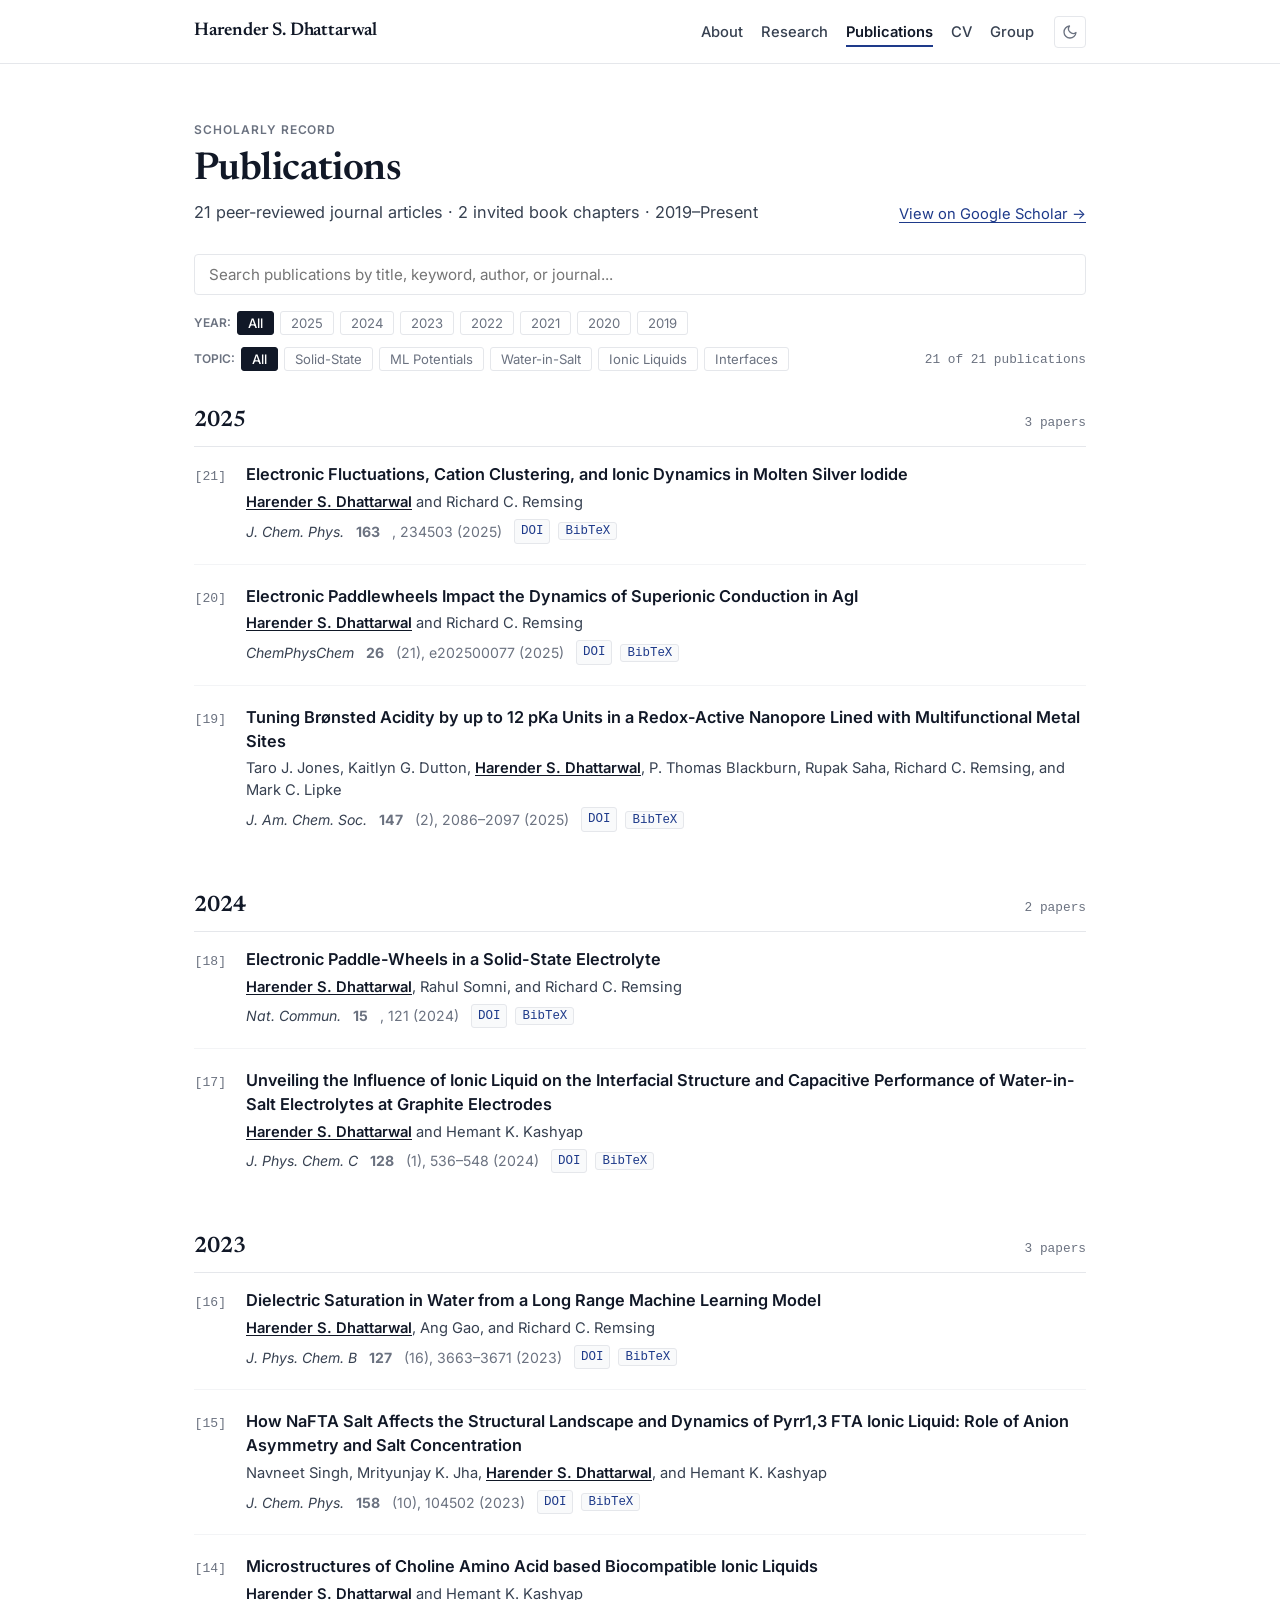
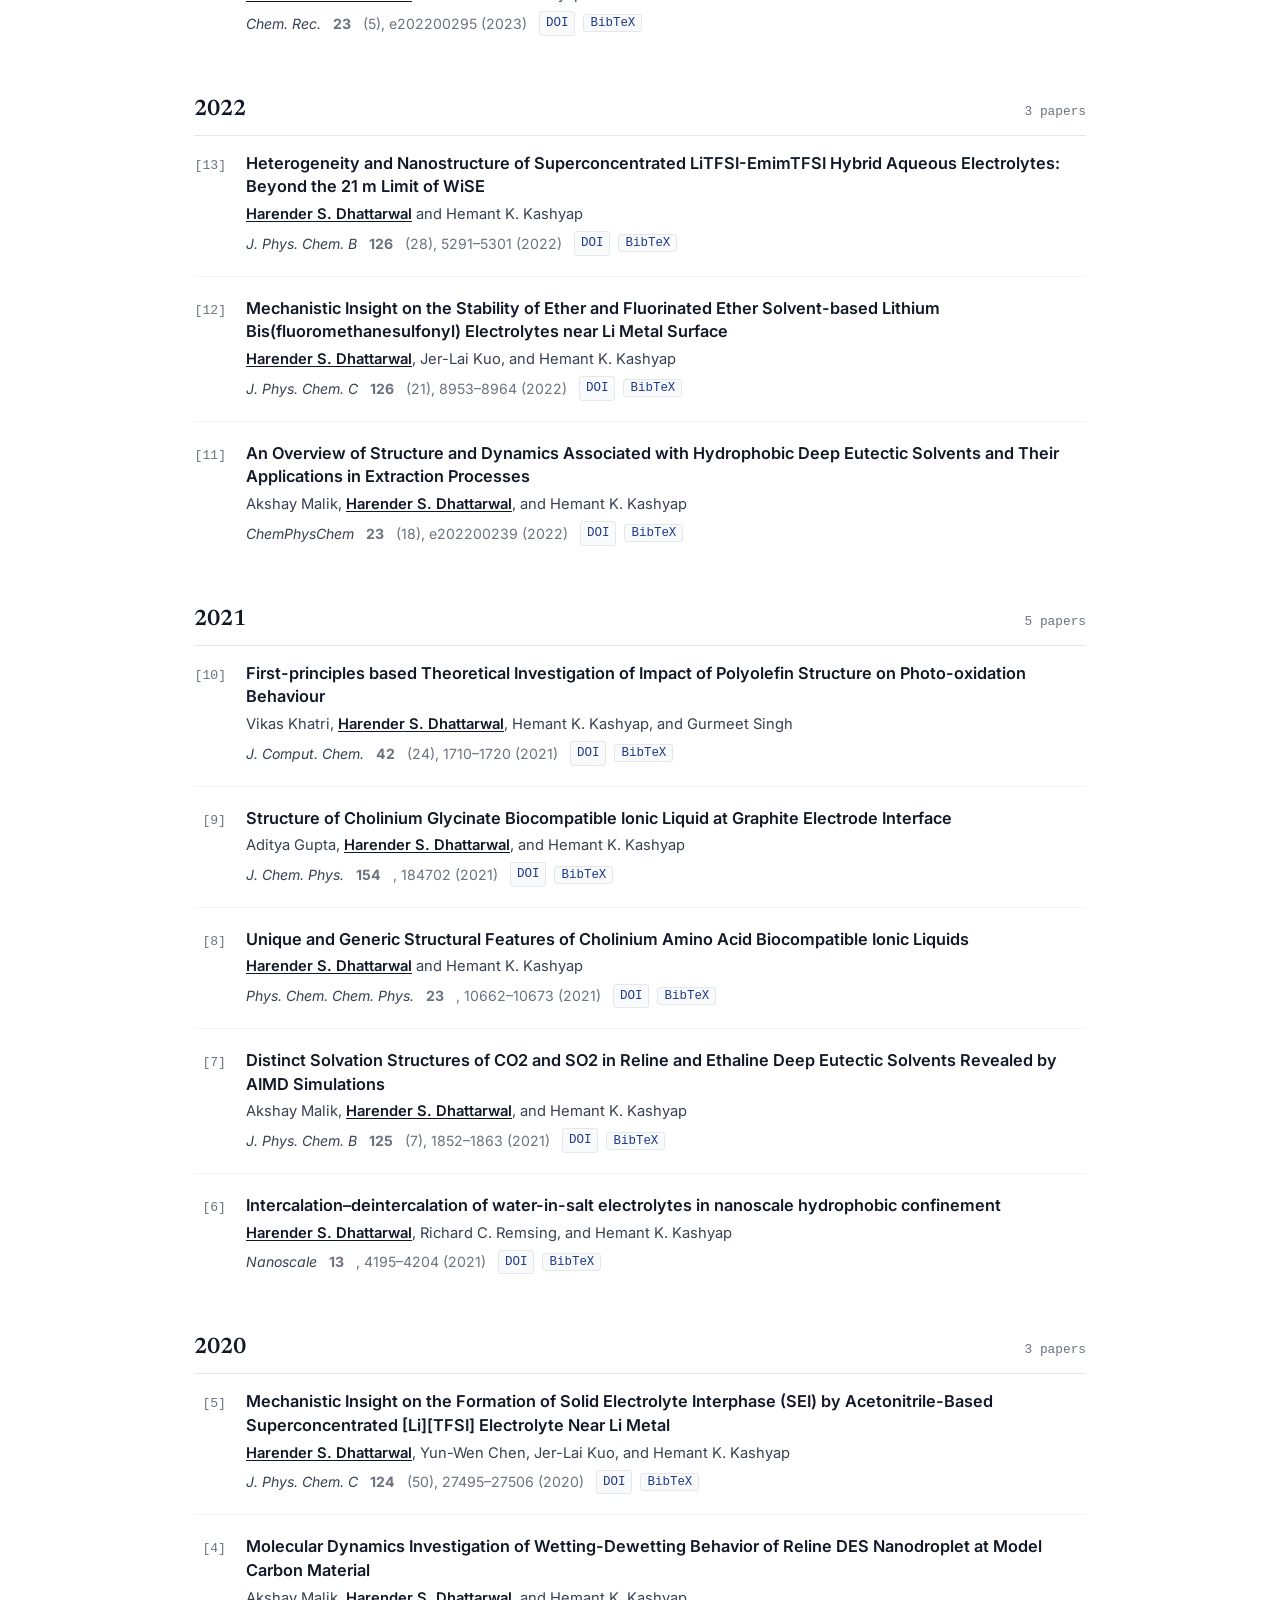
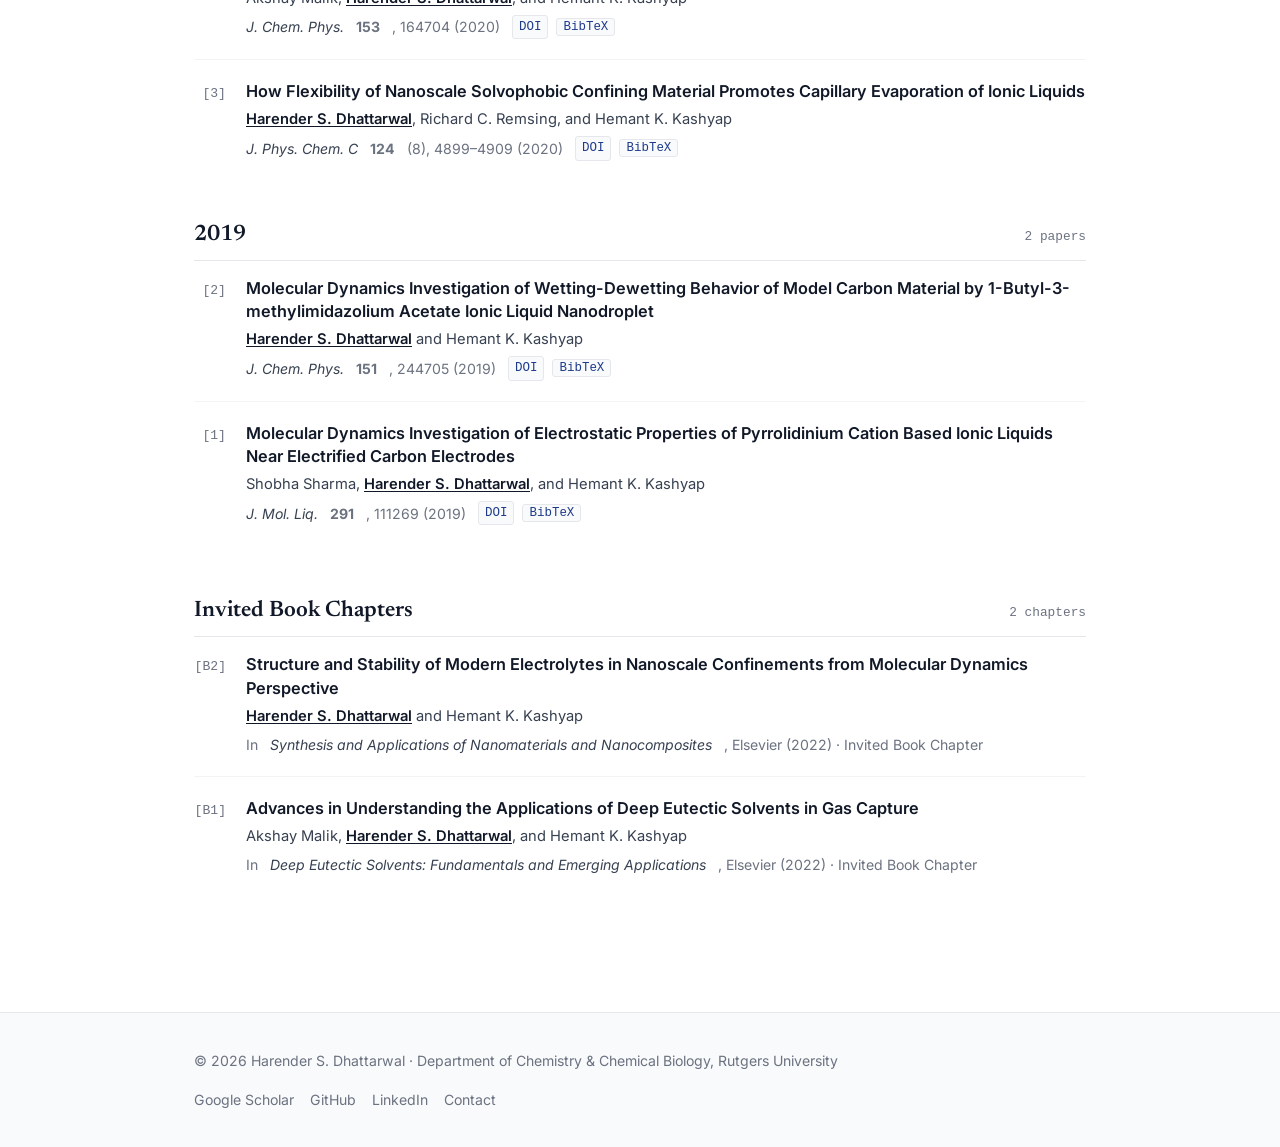
==== commit 1365f8ff: "Redesign academic portfolio with authentic, refined editorial design - Replace generic template card" ====
--- a/publications/index.html
+++ b/publications/index.html
@@ -4,13 +4,12 @@
   <meta charset="UTF-8"/>
   <meta name="viewport" content="width=device-width, initial-scale=1.0"/>
   <title>Publications | Harender S. Dhattarwal</title>
-  <meta name="description" content="21 peer-reviewed journal publications and 2 book chapters in Nature Communications, JACS, J. Chem. Phys., ChemPhysChem, PCCP, and more by Harender S. Dhattarwal."/>
+  <meta name="description" content="21 peer-reviewed publications and 2 book chapters by Dr. Harender S. Dhattarwal in Nature Communications, JACS, JCP, ChemPhysChem, PCCP."/>
   <meta name="author" content="Harender S. Dhattarwal"/>
 
   <meta property="og:title" content="Publications — Harender S. Dhattarwal"/>
-  <meta property="og:description" content="21 peer-reviewed papers spanning ML potentials, solid-state electrolytes, and electrochemical interfaces."/>
+  <meta property="og:description" content="Scholarly publications by Dr. Harender S. Dhattarwal in physical chemistry, ML potentials, and solid electrolytes."/>
   <meta property="og:url" content="https://hsdhattarwal.github.io/publications.html"/>
-  <meta property="og:image" content="https://hsdhattarwal.github.io/assets/favicon.svg"/>
 
   <link rel="icon" type="image/svg+xml" href="../assets/favicon.svg"/>
   <link rel="alternate icon" href="../favicon.svg"/>
@@ -18,132 +17,121 @@
 </head>
 <body>
 
-  <!-- ── Navigation ───────────────────────────────────────── -->
-  <nav class="nav" id="main-nav">
-    <div class="container nav__inner">
-      <a class="nav__brand" href="../index.html">
-        <span class="nav__monogram">HD</span>
-        <div class="nav__brand-text">
-          <span class="nav__name">Harender Dhattarwal</span>
-          <span class="nav__tagline">Rutgers University · Computational Chemistry</span>
-        </div>
-      </a>
-
-      <div class="nav__menu">
-        <ul class="nav__links" role="list">
-          <li><a href="../index.html">Home</a></li>
-          <li><a href="../research.html">Research</a></li>
-          <li><a href="../publications.html" class="active">Publications</a></li>
-          <li><a href="../about.html">About</a></li>
-          <li><a href="../group.html">Group</a></li>
-        </ul>
-
-        <button class="theme-toggle-btn" id="theme-toggle" type="button" aria-label="Toggle color mode">
+  <!-- Top Navigation -->
+  <header class="site-nav">
+    <div class="container nav-container">
+      <a href="../index.html" class="nav-brand">Harender S. Dhattarwal</a>
+
+      <div class="nav-links-wrap">
+        <nav>
+          <ul class="nav-menu">
+            <li><a href="../index.html">About</a></li>
+            <li><a href="../research.html">Research</a></li>
+            <li><a href="../publications.html" class="active">Publications</a></li>
+            <li><a href="../about.html">CV</a></li>
+            <li><a href="../group.html">Group</a></li>
+          </ul>
+        </nav>
+
+        <button class="theme-btn" id="theme-toggle" type="button" aria-label="Toggle theme">
           <svg class="icon-sun" style="display:none;" viewBox="0 0 24 24" fill="none" stroke="currentColor" stroke-width="2" stroke-linecap="round" stroke-linejoin="round"><circle cx="12" cy="12" r="5"/><line x1="12" y1="1" x2="12" y2="3"/><line x1="12" y1="21" x2="12" y2="23"/><line x1="4.22" y1="4.22" x2="5.64" y2="5.64"/><line x1="18.36" y1="18.36" x2="19.78" y2="19.78"/><line x1="1" y1="12" x2="3" y2="12"/><line x1="21" y1="12" x2="23" y2="12"/><line x1="4.22" y1="19.78" x2="5.64" y2="18.36"/><line x1="18.36" y1="5.64" x2="19.78" y2="4.22"/></svg>
           <svg class="icon-moon" viewBox="0 0 24 24" fill="none" stroke="currentColor" stroke-width="2" stroke-linecap="round" stroke-linejoin="round"><path d="M21 12.79A9 9 0 1 1 11.21 3 7 7 0 0 0 21 12.79z"/></svg>
         </button>
 
-        <button class="nav__toggle" id="nav-toggle" type="button" aria-label="Open menu" aria-expanded="false">
+        <button class="mobile-toggle" id="mobile-toggle" type="button" aria-label="Toggle menu" aria-expanded="false">
           <span></span><span></span><span></span>
         </button>
       </div>
     </div>
-  </nav>
+  </header>
 
   <!-- Mobile Drawer -->
-  <div class="nav__overlay" id="nav-overlay">
-    <ul class="nav__overlay-links" role="list">
-      <li><a href="../index.html">Home</a></li>
-      <li><a href="../research.html">Research</a></li>
-      <li><a href="../publications.html" class="active">Publications</a></li>
-      <li><a href="../about.html">About</a></li>
-      <li><a href="../group.html">Group</a></li>
-    </ul>
+  <div class="mobile-drawer" id="mobile-drawer">
+    <a href="../index.html">About</a>
+    <a href="../research.html">Research</a>
+    <a href="../publications.html" class="active">Publications</a>
+    <a href="../about.html">CV</a>
+    <a href="../group.html">Group</a>
   </div>
 
-  <main class="page-offset">
-
-    <!-- Page Header -->
-    <header class="pub-header">
-      <div class="container">
-        <div style="display:flex; justify-content:space-between; align-items:flex-end; flex-wrap:wrap; gap:16px;">
-          <div>
-            <span class="section-label">Complete Scholarly Record</span>
-            <h1 class="section-title">Publications</h1>
-            <p class="section-desc">
-              <strong>21</strong> Peer-Reviewed Journal Articles &nbsp;·&nbsp; <strong>2</strong> Invited Book Chapters &nbsp;·&nbsp; 2019–Present
-            </p>
+  <div class="page-wrapper">
+    <main class="main-content">
+
+      <section class="section" style="border-bottom:none; padding-bottom:16px;">
+        <div class="container">
+          <div class="section-header" style="display:flex; justify-content:space-between; align-items:flex-end; flex-wrap:wrap; gap:16px;">
+            <div>
+              <div class="section-eyebrow">Scholarly Record</div>
+              <h1 class="section-heading" style="font-size:2.4rem;">Publications</h1>
+              <p style="font-size:1.02rem; color:var(--text-secondary); margin-top:4px;">
+                21 peer-reviewed journal articles &middot; 2 invited book chapters &middot; 2019–Present
+              </p>
+            </div>
+            <div>
+              <a href="https://scholar.google.com/citations?user=Y4dvObYAAAAJ" target="_blank" rel="noopener noreferrer" style="font-size:0.92rem;">
+                View on Google Scholar &rarr;
+              </a>
+            </div>
           </div>
-          <div>
-            <a href="https://scholar.google.com/citations?user=Y4dvObYAAAAJ" target="_blank" rel="noopener noreferrer" class="btn-outline" style="gap:8px;">
-              <svg viewBox="0 0 24 24" fill="currentColor" style="width:16px;height:16px;"><path d="M12 24a7 7 0 1 1 0-14 7 7 0 0 1 0 14Zm0-24L0 9.5h3.6l8.4-6.3 8.4 6.3H24L12 0Zm-5 13.8a7 7 0 0 1 10 0L24 9.5 12 1 0 9.5l5 4.3Z"/></svg>
-              Google Scholar Profile
-            </a>
+
+          <!-- Toolbar -->
+          <div class="pub-toolbar">
+            <div class="search-field-wrap">
+              <input type="search" id="pub-search" class="search-input" placeholder="Search publications by title, keyword, author, or journal..." aria-label="Search publications"/>
+            </div>
+
+            <div class="filter-pills-row">
+              <div class="filter-group" id="year-filters">
+                <span style="font-size:0.75rem; font-weight:600; color:var(--text-muted); text-transform:uppercase;">Year:</span>
+                <button class="filter-pill active" data-year-filter="all">All</button>
+                <button class="filter-pill" data-year-filter="2025">2025</button>
+                <button class="filter-pill" data-year-filter="2024">2024</button>
+                <button class="filter-pill" data-year-filter="2023">2023</button>
+                <button class="filter-pill" data-year-filter="2022">2022</button>
+                <button class="filter-pill" data-year-filter="2021">2021</button>
+                <button class="filter-pill" data-year-filter="2020">2020</button>
+                <button class="filter-pill" data-year-filter="2019">2019</button>
+              </div>
+
+              <div class="filter-group" id="topic-filters">
+                <span style="font-size:0.75rem; font-weight:600; color:var(--text-muted); text-transform:uppercase;">Topic:</span>
+                <button class="filter-pill active" data-topic-filter="all">All</button>
+                <button class="filter-pill" data-topic-filter="solid-state">Solid-State</button>
+                <button class="filter-pill" data-topic-filter="mlip">ML Potentials</button>
+                <button class="filter-pill" data-topic-filter="wise">Water-in-Salt</button>
+                <button class="filter-pill" data-topic-filter="ionic-liquids">Ionic Liquids</button>
+                <button class="filter-pill" data-topic-filter="interfaces">Interfaces</button>
+              </div>
+
+              <div class="filter-count" id="pub-counter">21 of 21 publications</div>
+            </div>
           </div>
-        </div>
-      </div>
-    </header>
-
-    <!-- Sticky Filter & Search Bar (Borrowed from Yue Group) -->
-    <div class="pub-controls">
-      <div class="container">
-        <div class="pub-search-wrap">
-          <svg class="pub-search-icon" viewBox="0 0 24 24" fill="none" stroke="currentColor" stroke-width="2" stroke-linecap="round" stroke-linejoin="round"><circle cx="11" cy="11" r="8"/><line x1="21" y1="21" x2="16.65" y2="16.65"/></svg>
-          <input type="search" id="pub-search" class="pub-search-input" placeholder="Search publications by keyword, title, author, or journal... (e.g. paddlewheel, water, DeepMD, electrolyte)" aria-label="Search publications"/>
-        </div>
-
-        <div class="pub-filters">
-          <!-- Year Filters -->
-          <div class="pub-filter-group" id="year-filters">
-            <span style="font-size:0.8rem; font-weight:700; color:var(--text-muted); margin-right:4px;">YEAR:</span>
-            <button class="filter-btn active" data-year="all">All</button>
-            <button class="filter-btn" data-year="2025">2025</button>
-            <button class="filter-btn" data-year="2024">2024</button>
-            <button class="filter-btn" data-year="2023">2023</button>
-            <button class="filter-btn" data-year="2022">2022</button>
-            <button class="filter-btn" data-year="2021">2021</button>
-            <button class="filter-btn" data-year="2020">2020</button>
-            <button class="filter-btn" data-year="2019">2019</button>
-          </div>
-
-          <!-- Topic Filters -->
-          <div class="pub-filter-group" id="topic-filters">
-            <span style="font-size:0.8rem; font-weight:700; color:var(--text-muted); margin-right:4px;">TOPIC:</span>
-            <button class="filter-btn active" data-topic="all">All Topics</button>
-            <button class="filter-btn" data-topic="solid-state">Solid-State &amp; Fast Ionics</button>
-            <button class="filter-btn" data-topic="mlip">ML Potentials</button>
-            <button class="filter-btn" data-topic="wise">Water-in-Salt (WiSE)</button>
-            <button class="filter-btn" data-topic="ionic-liquids">Ionic Liquids &amp; DES</button>
-            <button class="filter-btn" data-topic="interfaces">Interfaces &amp; Confinement</button>
-          </div>
-
-          <div class="pub-count-badge" id="pub-count">Showing 21 of 21 publications</div>
-        </div>
-      </div>
-    </div>
-
-    <!-- Publications List -->
-    <section class="section" style="padding-top:20px;">
-      <div class="container">
-        
-      <div class="year-group" data-year-container="2025">
-        <h2 class="year-heading">
-          2025
-          <span>3 papers</span>
-        </h2>
-        <div class="pub-list">
-          <article class="pub-item" data-pub-item data-year="2025" data-topic="solid-state">
-            <div class="pub-num">21</div>
-            <div class="pub-content">
-              <h3 class="pub-title">Electronic Fluctuations, Cation Clustering, and Ionic Dynamics in Molten Silver Iodide</h3>
-              <div class="pub-authors"><strong>Harender S. Dhattarwal</strong> and Richard C. Remsing</div>
-              <div class="pub-meta">
-                <span class="pub-journal">J. Chem. Phys. <strong>163</strong>, 234503 (2025)</span>
-                <a href="https://doi.org/10.1063/5.0301431" target="_blank" rel="noopener noreferrer" class="pub-doi-pill">
-          DOI: 10.1063/5.0301431
-          <svg viewBox="0 0 24 24" fill="none" stroke="currentColor" stroke-width="2" stroke-linecap="round" stroke-linejoin="round"><line x1="7" y1="17" x2="17" y2="7"/><polyline points="7 7 17 7 17 17"/></svg>
-        </a>
-                <button type="button" class="pub-doi-pill" style="cursor:pointer; background:var(--bg-surface);" data-copy-bibtex="@article{harender202521,
+
+          <!-- Chronological Publications -->
+          
+            <div class="year-block" data-year-group="2025">
+              <div class="year-label">
+                2025
+                <span>3 papers</span>
+              </div>
+              <div class="pub-bibliography">
+              <article class="pub-entry" data-year="2025" data-topic="solid-state">
+                <div class="pub-index">[21]</div>
+                <div class="pub-main">
+                  <div class="pub-heading">
+                    <a href="https://doi.org/10.1063/5.0301431" target="_blank" rel="noopener noreferrer">Electronic Fluctuations, Cation Clustering, and Ionic Dynamics in Molten Silver Iodide</a>
+                  </div>
+                  <div class="pub-authors-line"><strong>Harender S. Dhattarwal</strong> and Richard C. Remsing</div>
+                  <div class="pub-citation-line">
+                    <span class="pub-journal-name">J. Chem. Phys.</span> <strong>163</strong>, 234503 (2025)
+                    <span class="pub-links">
+                      <a href="https://doi.org/10.1063/5.0301431" target="_blank" rel="noopener noreferrer" class="pub-link-btn">DOI</a>
+                      <button type="button" class="pub-link-btn" data-bibtex-toggle="bib-21">BibTeX</button>
+                    </span>
+                  </div>
+                  <div class="bibtex-drawer" id="bib-21">
+                    <button type="button" class="bibtex-copy-btn" data-bibtex-copy="bib-21">Copy</button>
+                    <pre class="bibtex-code">@article{harender202521,
   author = {Harender S. Dhattarwal and Richard C. Remsing},
   title = {Electronic Fluctuations, Cation Clustering, and Ionic Dynamics in Molten Silver Iodide},
   journal = {J. Chem. Phys.},
@@ -151,27 +139,27 @@
   volume = {163},
   pages = {234503},
   doi = {10.1063/5.0301431}
-}" title="Copy BibTeX Citation">
-                  BibTeX
-                </button>
-              </div>
-            </div>
-            <div class="pub-actions">
-              <span class="badge-journal badge-jcp">J. Chem. Phys.</span>
-            </div>
-          </article>
-          <article class="pub-item" data-pub-item data-year="2025" data-topic="solid-state">
-            <div class="pub-num">20</div>
-            <div class="pub-content">
-              <h3 class="pub-title">Electronic Paddlewheels Impact the Dynamics of Superionic Conduction in AgI</h3>
-              <div class="pub-authors"><strong>Harender S. Dhattarwal</strong> and Richard C. Remsing</div>
-              <div class="pub-meta">
-                <span class="pub-journal">ChemPhysChem <strong>26</strong> (21), e202500077 (2025)</span>
-                <a href="https://doi.org/10.1002/cphc.202500077" target="_blank" rel="noopener noreferrer" class="pub-doi-pill">
-          DOI: 10.1002/cphc.202500077
-          <svg viewBox="0 0 24 24" fill="none" stroke="currentColor" stroke-width="2" stroke-linecap="round" stroke-linejoin="round"><line x1="7" y1="17" x2="17" y2="7"/><polyline points="7 7 17 7 17 17"/></svg>
-        </a>
-                <button type="button" class="pub-doi-pill" style="cursor:pointer; background:var(--bg-surface);" data-copy-bibtex="@article{harender202520,
+}</pre>
+                  </div>
+                </div>
+              </article>
+              <article class="pub-entry" data-year="2025" data-topic="solid-state">
+                <div class="pub-index">[20]</div>
+                <div class="pub-main">
+                  <div class="pub-heading">
+                    <a href="https://doi.org/10.1002/cphc.202500077" target="_blank" rel="noopener noreferrer">Electronic Paddlewheels Impact the Dynamics of Superionic Conduction in AgI</a>
+                  </div>
+                  <div class="pub-authors-line"><strong>Harender S. Dhattarwal</strong> and Richard C. Remsing</div>
+                  <div class="pub-citation-line">
+                    <span class="pub-journal-name">ChemPhysChem</span> <strong>26</strong> (21), e202500077 (2025)
+                    <span class="pub-links">
+                      <a href="https://doi.org/10.1002/cphc.202500077" target="_blank" rel="noopener noreferrer" class="pub-link-btn">DOI</a>
+                      <button type="button" class="pub-link-btn" data-bibtex-toggle="bib-20">BibTeX</button>
+                    </span>
+                  </div>
+                  <div class="bibtex-drawer" id="bib-20">
+                    <button type="button" class="bibtex-copy-btn" data-bibtex-copy="bib-20">Copy</button>
+                    <pre class="bibtex-code">@article{harender202520,
   author = {Harender S. Dhattarwal and Richard C. Remsing},
   title = {Electronic Paddlewheels Impact the Dynamics of Superionic Conduction in AgI},
   journal = {ChemPhysChem},
@@ -180,27 +168,27 @@
   number = {21},
   pages = {e202500077},
   doi = {10.1002/cphc.202500077}
-}" title="Copy BibTeX Citation">
-                  BibTeX
-                </button>
-              </div>
-            </div>
-            <div class="pub-actions">
-              <span class="badge-journal badge-chemphyschem">ChemPhysChem</span>
-            </div>
-          </article>
-          <article class="pub-item" data-pub-item data-year="2025" data-topic="interfaces">
-            <div class="pub-num">19</div>
-            <div class="pub-content">
-              <h3 class="pub-title">Tuning Brønsted Acidity by up to 12 pKa Units in a Redox-Active Nanopore Lined with Multifunctional Metal Sites</h3>
-              <div class="pub-authors">Taro J. Jones, Kaitlyn G. Dutton, <strong>Harender S. Dhattarwal</strong>, P. Thomas Blackburn, Rupak Saha, Richard C. Remsing, and Mark C. Lipke</div>
-              <div class="pub-meta">
-                <span class="pub-journal">J. Am. Chem. Soc. <strong>147</strong> (2), 2086–2097 (2025)</span>
-                <a href="https://doi.org/10.1021/jacs.4c13038" target="_blank" rel="noopener noreferrer" class="pub-doi-pill">
-          DOI: 10.1021/jacs.4c13038
-          <svg viewBox="0 0 24 24" fill="none" stroke="currentColor" stroke-width="2" stroke-linecap="round" stroke-linejoin="round"><line x1="7" y1="17" x2="17" y2="7"/><polyline points="7 7 17 7 17 17"/></svg>
-        </a>
-                <button type="button" class="pub-doi-pill" style="cursor:pointer; background:var(--bg-surface);" data-copy-bibtex="@article{taro202519,
+}</pre>
+                  </div>
+                </div>
+              </article>
+              <article class="pub-entry" data-year="2025" data-topic="interfaces">
+                <div class="pub-index">[19]</div>
+                <div class="pub-main">
+                  <div class="pub-heading">
+                    <a href="https://doi.org/10.1021/jacs.4c13038" target="_blank" rel="noopener noreferrer">Tuning Brønsted Acidity by up to 12 pKa Units in a Redox-Active Nanopore Lined with Multifunctional Metal Sites</a>
+                  </div>
+                  <div class="pub-authors-line">Taro J. Jones, Kaitlyn G. Dutton, <strong>Harender S. Dhattarwal</strong>, P. Thomas Blackburn, Rupak Saha, Richard C. Remsing, and Mark C. Lipke</div>
+                  <div class="pub-citation-line">
+                    <span class="pub-journal-name">J. Am. Chem. Soc.</span> <strong>147</strong> (2), 2086–2097 (2025)
+                    <span class="pub-links">
+                      <a href="https://doi.org/10.1021/jacs.4c13038" target="_blank" rel="noopener noreferrer" class="pub-link-btn">DOI</a>
+                      <button type="button" class="pub-link-btn" data-bibtex-toggle="bib-19">BibTeX</button>
+                    </span>
+                  </div>
+                  <div class="bibtex-drawer" id="bib-19">
+                    <button type="button" class="bibtex-copy-btn" data-bibtex-copy="bib-19">Copy</button>
+                    <pre class="bibtex-code">@article{taro202519,
   author = {Taro J. Jones, Kaitlyn G. Dutton, Harender S. Dhattarwal, P. Thomas Blackburn, Rupak Saha, Richard C. Remsing, and Mark C. Lipke},
   title = {Tuning Brønsted Acidity by up to 12 pKa Units in a Redox-Active Nanopore Lined with Multifunctional Metal Sites},
   journal = {J. Am. Chem. Soc.},
@@ -209,35 +197,35 @@
   number = {2},
   pages = {2086–2097},
   doi = {10.1021/jacs.4c13038}
-}" title="Copy BibTeX Citation">
-                  BibTeX
-                </button>
-              </div>
-            </div>
-            <div class="pub-actions">
-              <span class="badge-journal badge-jacs">JACS</span>
-            </div>
-          </article>
-        </div>
-      </div>
-      <div class="year-group" data-year-container="2024">
-        <h2 class="year-heading">
-          2024
-          <span>2 papers</span>
-        </h2>
-        <div class="pub-list">
-          <article class="pub-item" data-pub-item data-year="2024" data-topic="solid-state">
-            <div class="pub-num">18</div>
-            <div class="pub-content">
-              <h3 class="pub-title">Electronic Paddle-Wheels in a Solid-State Electrolyte</h3>
-              <div class="pub-authors"><strong>Harender S. Dhattarwal</strong>, Rahul Somni, and Richard C. Remsing</div>
-              <div class="pub-meta">
-                <span class="pub-journal">Nat. Commun. <strong>15</strong>, 121 (2024)</span>
-                <a href="https://doi.org/10.1038/s41467-023-44274-z" target="_blank" rel="noopener noreferrer" class="pub-doi-pill">
-          DOI: 10.1038/s41467-023-44274-z
-          <svg viewBox="0 0 24 24" fill="none" stroke="currentColor" stroke-width="2" stroke-linecap="round" stroke-linejoin="round"><line x1="7" y1="17" x2="17" y2="7"/><polyline points="7 7 17 7 17 17"/></svg>
-        </a>
-                <button type="button" class="pub-doi-pill" style="cursor:pointer; background:var(--bg-surface);" data-copy-bibtex="@article{harender202418,
+}</pre>
+                  </div>
+                </div>
+              </article>
+              </div>
+            </div>
+            <div class="year-block" data-year-group="2024">
+              <div class="year-label">
+                2024
+                <span>2 papers</span>
+              </div>
+              <div class="pub-bibliography">
+              <article class="pub-entry" data-year="2024" data-topic="solid-state">
+                <div class="pub-index">[18]</div>
+                <div class="pub-main">
+                  <div class="pub-heading">
+                    <a href="https://doi.org/10.1038/s41467-023-44274-z" target="_blank" rel="noopener noreferrer">Electronic Paddle-Wheels in a Solid-State Electrolyte</a>
+                  </div>
+                  <div class="pub-authors-line"><strong>Harender S. Dhattarwal</strong>, Rahul Somni, and Richard C. Remsing</div>
+                  <div class="pub-citation-line">
+                    <span class="pub-journal-name">Nat. Commun.</span> <strong>15</strong>, 121 (2024)
+                    <span class="pub-links">
+                      <a href="https://doi.org/10.1038/s41467-023-44274-z" target="_blank" rel="noopener noreferrer" class="pub-link-btn">DOI</a>
+                      <button type="button" class="pub-link-btn" data-bibtex-toggle="bib-18">BibTeX</button>
+                    </span>
+                  </div>
+                  <div class="bibtex-drawer" id="bib-18">
+                    <button type="button" class="bibtex-copy-btn" data-bibtex-copy="bib-18">Copy</button>
+                    <pre class="bibtex-code">@article{harender202418,
   author = {Harender S. Dhattarwal, Rahul Somni, and Richard C. Remsing},
   title = {Electronic Paddle-Wheels in a Solid-State Electrolyte},
   journal = {Nat. Commun.},
@@ -245,27 +233,27 @@
   volume = {15},
   pages = {121},
   doi = {10.1038/s41467-023-44274-z}
-}" title="Copy BibTeX Citation">
-                  BibTeX
-                </button>
-              </div>
-            </div>
-            <div class="pub-actions">
-              <span class="badge-journal badge-nature">Nat. Commun.</span>
-            </div>
-          </article>
-          <article class="pub-item" data-pub-item data-year="2024" data-topic="wise">
-            <div class="pub-num">17</div>
-            <div class="pub-content">
-              <h3 class="pub-title">Unveiling the Influence of Ionic Liquid on the Interfacial Structure and Capacitive Performance of Water-in-Salt Electrolytes at Graphite Electrodes</h3>
-              <div class="pub-authors"><strong>Harender S. Dhattarwal</strong> and Hemant K. Kashyap</div>
-              <div class="pub-meta">
-                <span class="pub-journal">J. Phys. Chem. C <strong>128</strong> (1), 536–548 (2024)</span>
-                <a href="https://doi.org/10.1021/acs.jpcc.3c06538" target="_blank" rel="noopener noreferrer" class="pub-doi-pill">
-          DOI: 10.1021/acs.jpcc.3c06538
-          <svg viewBox="0 0 24 24" fill="none" stroke="currentColor" stroke-width="2" stroke-linecap="round" stroke-linejoin="round"><line x1="7" y1="17" x2="17" y2="7"/><polyline points="7 7 17 7 17 17"/></svg>
-        </a>
-                <button type="button" class="pub-doi-pill" style="cursor:pointer; background:var(--bg-surface);" data-copy-bibtex="@article{harender202417,
+}</pre>
+                  </div>
+                </div>
+              </article>
+              <article class="pub-entry" data-year="2024" data-topic="wise">
+                <div class="pub-index">[17]</div>
+                <div class="pub-main">
+                  <div class="pub-heading">
+                    <a href="https://doi.org/10.1021/acs.jpcc.3c06538" target="_blank" rel="noopener noreferrer">Unveiling the Influence of Ionic Liquid on the Interfacial Structure and Capacitive Performance of Water-in-Salt Electrolytes at Graphite Electrodes</a>
+                  </div>
+                  <div class="pub-authors-line"><strong>Harender S. Dhattarwal</strong> and Hemant K. Kashyap</div>
+                  <div class="pub-citation-line">
+                    <span class="pub-journal-name">J. Phys. Chem. C</span> <strong>128</strong> (1), 536–548 (2024)
+                    <span class="pub-links">
+                      <a href="https://doi.org/10.1021/acs.jpcc.3c06538" target="_blank" rel="noopener noreferrer" class="pub-link-btn">DOI</a>
+                      <button type="button" class="pub-link-btn" data-bibtex-toggle="bib-17">BibTeX</button>
+                    </span>
+                  </div>
+                  <div class="bibtex-drawer" id="bib-17">
+                    <button type="button" class="bibtex-copy-btn" data-bibtex-copy="bib-17">Copy</button>
+                    <pre class="bibtex-code">@article{harender202417,
   author = {Harender S. Dhattarwal and Hemant K. Kashyap},
   title = {Unveiling the Influence of Ionic Liquid on the Interfacial Structure and Capacitive Performance of Water-in-Salt Electrolytes at Graphite Electrodes},
   journal = {J. Phys. Chem. C},
@@ -274,35 +262,35 @@
   number = {1},
   pages = {536–548},
   doi = {10.1021/acs.jpcc.3c06538}
-}" title="Copy BibTeX Citation">
-                  BibTeX
-                </button>
-              </div>
-            </div>
-            <div class="pub-actions">
-              <span class="badge-journal badge-acs">J. Phys. Chem. C</span>
-            </div>
-          </article>
-        </div>
-      </div>
-      <div class="year-group" data-year-container="2023">
-        <h2 class="year-heading">
-          2023
-          <span>3 papers</span>
-        </h2>
-        <div class="pub-list">
-          <article class="pub-item" data-pub-item data-year="2023" data-topic="mlip">
-            <div class="pub-num">16</div>
-            <div class="pub-content">
-              <h3 class="pub-title">Dielectric Saturation in Water from a Long Range Machine Learning Model</h3>
-              <div class="pub-authors"><strong>Harender S. Dhattarwal</strong>, Ang Gao, and Richard C. Remsing</div>
-              <div class="pub-meta">
-                <span class="pub-journal">J. Phys. Chem. B <strong>127</strong> (16), 3663–3671 (2023)</span>
-                <a href="https://doi.org/10.1021/acs.jpcb.3c00390" target="_blank" rel="noopener noreferrer" class="pub-doi-pill">
-          DOI: 10.1021/acs.jpcb.3c00390
-          <svg viewBox="0 0 24 24" fill="none" stroke="currentColor" stroke-width="2" stroke-linecap="round" stroke-linejoin="round"><line x1="7" y1="17" x2="17" y2="7"/><polyline points="7 7 17 7 17 17"/></svg>
-        </a>
-                <button type="button" class="pub-doi-pill" style="cursor:pointer; background:var(--bg-surface);" data-copy-bibtex="@article{harender202316,
+}</pre>
+                  </div>
+                </div>
+              </article>
+              </div>
+            </div>
+            <div class="year-block" data-year-group="2023">
+              <div class="year-label">
+                2023
+                <span>3 papers</span>
+              </div>
+              <div class="pub-bibliography">
+              <article class="pub-entry" data-year="2023" data-topic="mlip">
+                <div class="pub-index">[16]</div>
+                <div class="pub-main">
+                  <div class="pub-heading">
+                    <a href="https://doi.org/10.1021/acs.jpcb.3c00390" target="_blank" rel="noopener noreferrer">Dielectric Saturation in Water from a Long Range Machine Learning Model</a>
+                  </div>
+                  <div class="pub-authors-line"><strong>Harender S. Dhattarwal</strong>, Ang Gao, and Richard C. Remsing</div>
+                  <div class="pub-citation-line">
+                    <span class="pub-journal-name">J. Phys. Chem. B</span> <strong>127</strong> (16), 3663–3671 (2023)
+                    <span class="pub-links">
+                      <a href="https://doi.org/10.1021/acs.jpcb.3c00390" target="_blank" rel="noopener noreferrer" class="pub-link-btn">DOI</a>
+                      <button type="button" class="pub-link-btn" data-bibtex-toggle="bib-16">BibTeX</button>
+                    </span>
+                  </div>
+                  <div class="bibtex-drawer" id="bib-16">
+                    <button type="button" class="bibtex-copy-btn" data-bibtex-copy="bib-16">Copy</button>
+                    <pre class="bibtex-code">@article{harender202316,
   author = {Harender S. Dhattarwal, Ang Gao, and Richard C. Remsing},
   title = {Dielectric Saturation in Water from a Long Range Machine Learning Model},
   journal = {J. Phys. Chem. B},
@@ -311,27 +299,27 @@
   number = {16},
   pages = {3663–3671},
   doi = {10.1021/acs.jpcb.3c00390}
-}" title="Copy BibTeX Citation">
-                  BibTeX
-                </button>
-              </div>
-            </div>
-            <div class="pub-actions">
-              <span class="badge-journal badge-acs">J. Phys. Chem. B</span>
-            </div>
-          </article>
-          <article class="pub-item" data-pub-item data-year="2023" data-topic="ionic-liquids">
-            <div class="pub-num">15</div>
-            <div class="pub-content">
-              <h3 class="pub-title">How NaFTA Salt Affects the Structural Landscape and Dynamics of Pyrr1,3 FTA Ionic Liquid: Role of Anion Asymmetry and Salt Concentration</h3>
-              <div class="pub-authors">Navneet Singh, Mrityunjay K. Jha, <strong>Harender S. Dhattarwal</strong>, and Hemant K. Kashyap</div>
-              <div class="pub-meta">
-                <span class="pub-journal">J. Chem. Phys. <strong>158</strong> (10), 104502 (2023)</span>
-                <a href="https://doi.org/10.1063/5.0133966" target="_blank" rel="noopener noreferrer" class="pub-doi-pill">
-          DOI: 10.1063/5.0133966
-          <svg viewBox="0 0 24 24" fill="none" stroke="currentColor" stroke-width="2" stroke-linecap="round" stroke-linejoin="round"><line x1="7" y1="17" x2="17" y2="7"/><polyline points="7 7 17 7 17 17"/></svg>
-        </a>
-                <button type="button" class="pub-doi-pill" style="cursor:pointer; background:var(--bg-surface);" data-copy-bibtex="@article{navneet202315,
+}</pre>
+                  </div>
+                </div>
+              </article>
+              <article class="pub-entry" data-year="2023" data-topic="ionic-liquids">
+                <div class="pub-index">[15]</div>
+                <div class="pub-main">
+                  <div class="pub-heading">
+                    <a href="https://doi.org/10.1063/5.0133966" target="_blank" rel="noopener noreferrer">How NaFTA Salt Affects the Structural Landscape and Dynamics of Pyrr1,3 FTA Ionic Liquid: Role of Anion Asymmetry and Salt Concentration</a>
+                  </div>
+                  <div class="pub-authors-line">Navneet Singh, Mrityunjay K. Jha, <strong>Harender S. Dhattarwal</strong>, and Hemant K. Kashyap</div>
+                  <div class="pub-citation-line">
+                    <span class="pub-journal-name">J. Chem. Phys.</span> <strong>158</strong> (10), 104502 (2023)
+                    <span class="pub-links">
+                      <a href="https://doi.org/10.1063/5.0133966" target="_blank" rel="noopener noreferrer" class="pub-link-btn">DOI</a>
+                      <button type="button" class="pub-link-btn" data-bibtex-toggle="bib-15">BibTeX</button>
+                    </span>
+                  </div>
+                  <div class="bibtex-drawer" id="bib-15">
+                    <button type="button" class="bibtex-copy-btn" data-bibtex-copy="bib-15">Copy</button>
+                    <pre class="bibtex-code">@article{navneet202315,
   author = {Navneet Singh, Mrityunjay K. Jha, Harender S. Dhattarwal, and Hemant K. Kashyap},
   title = {How NaFTA Salt Affects the Structural Landscape and Dynamics of Pyrr1,3 FTA Ionic Liquid: Role of Anion Asymmetry and Salt Concentration},
   journal = {J. Chem. Phys.},
@@ -340,27 +328,27 @@
   number = {10},
   pages = {104502},
   doi = {10.1063/5.0133966}
-}" title="Copy BibTeX Citation">
-                  BibTeX
-                </button>
-              </div>
-            </div>
-            <div class="pub-actions">
-              <span class="badge-journal badge-jcp">J. Chem. Phys.</span>
-            </div>
-          </article>
-          <article class="pub-item" data-pub-item data-year="2023" data-topic="ionic-liquids">
-            <div class="pub-num">14</div>
-            <div class="pub-content">
-              <h3 class="pub-title">Microstructures of Choline Amino Acid based Biocompatible Ionic Liquids</h3>
-              <div class="pub-authors"><strong>Harender S. Dhattarwal</strong> and Hemant K. Kashyap</div>
-              <div class="pub-meta">
-                <span class="pub-journal">Chem. Rec. <strong>23</strong> (5), e202200295 (2023)</span>
-                <a href="https://doi.org/10.1002/tcr.202200295" target="_blank" rel="noopener noreferrer" class="pub-doi-pill">
-          DOI: 10.1002/tcr.202200295
-          <svg viewBox="0 0 24 24" fill="none" stroke="currentColor" stroke-width="2" stroke-linecap="round" stroke-linejoin="round"><line x1="7" y1="17" x2="17" y2="7"/><polyline points="7 7 17 7 17 17"/></svg>
-        </a>
-                <button type="button" class="pub-doi-pill" style="cursor:pointer; background:var(--bg-surface);" data-copy-bibtex="@article{harender202314,
+}</pre>
+                  </div>
+                </div>
+              </article>
+              <article class="pub-entry" data-year="2023" data-topic="ionic-liquids">
+                <div class="pub-index">[14]</div>
+                <div class="pub-main">
+                  <div class="pub-heading">
+                    <a href="https://doi.org/10.1002/tcr.202200295" target="_blank" rel="noopener noreferrer">Microstructures of Choline Amino Acid based Biocompatible Ionic Liquids</a>
+                  </div>
+                  <div class="pub-authors-line"><strong>Harender S. Dhattarwal</strong> and Hemant K. Kashyap</div>
+                  <div class="pub-citation-line">
+                    <span class="pub-journal-name">Chem. Rec.</span> <strong>23</strong> (5), e202200295 (2023)
+                    <span class="pub-links">
+                      <a href="https://doi.org/10.1002/tcr.202200295" target="_blank" rel="noopener noreferrer" class="pub-link-btn">DOI</a>
+                      <button type="button" class="pub-link-btn" data-bibtex-toggle="bib-14">BibTeX</button>
+                    </span>
+                  </div>
+                  <div class="bibtex-drawer" id="bib-14">
+                    <button type="button" class="bibtex-copy-btn" data-bibtex-copy="bib-14">Copy</button>
+                    <pre class="bibtex-code">@article{harender202314,
   author = {Harender S. Dhattarwal and Hemant K. Kashyap},
   title = {Microstructures of Choline Amino Acid based Biocompatible Ionic Liquids},
   journal = {Chem. Rec.},
@@ -369,35 +357,35 @@
   number = {5},
   pages = {e202200295},
   doi = {10.1002/tcr.202200295}
-}" title="Copy BibTeX Citation">
-                  BibTeX
-                </button>
-              </div>
-            </div>
-            <div class="pub-actions">
-              <span class="badge-journal badge-wiley">Chem. Rec.</span>
-            </div>
-          </article>
-        </div>
-      </div>
-      <div class="year-group" data-year-container="2022">
-        <h2 class="year-heading">
-          2022
-          <span>3 papers</span>
-        </h2>
-        <div class="pub-list">
-          <article class="pub-item" data-pub-item data-year="2022" data-topic="wise">
-            <div class="pub-num">13</div>
-            <div class="pub-content">
-              <h3 class="pub-title">Heterogeneity and Nanostructure of Superconcentrated LiTFSI-EmimTFSI Hybrid Aqueous Electrolytes: Beyond the 21 m Limit of WiSE</h3>
-              <div class="pub-authors"><strong>Harender S. Dhattarwal</strong> and Hemant K. Kashyap</div>
-              <div class="pub-meta">
-                <span class="pub-journal">J. Phys. Chem. B <strong>126</strong> (28), 5291–5301 (2022)</span>
-                <a href="https://doi.org/10.1021/acs.jpcb.2c02822" target="_blank" rel="noopener noreferrer" class="pub-doi-pill">
-          DOI: 10.1021/acs.jpcb.2c02822
-          <svg viewBox="0 0 24 24" fill="none" stroke="currentColor" stroke-width="2" stroke-linecap="round" stroke-linejoin="round"><line x1="7" y1="17" x2="17" y2="7"/><polyline points="7 7 17 7 17 17"/></svg>
-        </a>
-                <button type="button" class="pub-doi-pill" style="cursor:pointer; background:var(--bg-surface);" data-copy-bibtex="@article{harender202213,
+}</pre>
+                  </div>
+                </div>
+              </article>
+              </div>
+            </div>
+            <div class="year-block" data-year-group="2022">
+              <div class="year-label">
+                2022
+                <span>3 papers</span>
+              </div>
+              <div class="pub-bibliography">
+              <article class="pub-entry" data-year="2022" data-topic="wise">
+                <div class="pub-index">[13]</div>
+                <div class="pub-main">
+                  <div class="pub-heading">
+                    <a href="https://doi.org/10.1021/acs.jpcb.2c02822" target="_blank" rel="noopener noreferrer">Heterogeneity and Nanostructure of Superconcentrated LiTFSI-EmimTFSI Hybrid Aqueous Electrolytes: Beyond the 21 m Limit of WiSE</a>
+                  </div>
+                  <div class="pub-authors-line"><strong>Harender S. Dhattarwal</strong> and Hemant K. Kashyap</div>
+                  <div class="pub-citation-line">
+                    <span class="pub-journal-name">J. Phys. Chem. B</span> <strong>126</strong> (28), 5291–5301 (2022)
+                    <span class="pub-links">
+                      <a href="https://doi.org/10.1021/acs.jpcb.2c02822" target="_blank" rel="noopener noreferrer" class="pub-link-btn">DOI</a>
+                      <button type="button" class="pub-link-btn" data-bibtex-toggle="bib-13">BibTeX</button>
+                    </span>
+                  </div>
+                  <div class="bibtex-drawer" id="bib-13">
+                    <button type="button" class="bibtex-copy-btn" data-bibtex-copy="bib-13">Copy</button>
+                    <pre class="bibtex-code">@article{harender202213,
   author = {Harender S. Dhattarwal and Hemant K. Kashyap},
   title = {Heterogeneity and Nanostructure of Superconcentrated LiTFSI-EmimTFSI Hybrid Aqueous Electrolytes: Beyond the 21 m Limit of WiSE},
   journal = {J. Phys. Chem. B},
@@ -406,27 +394,27 @@
   number = {28},
   pages = {5291–5301},
   doi = {10.1021/acs.jpcb.2c02822}
-}" title="Copy BibTeX Citation">
-                  BibTeX
-                </button>
-              </div>
-            </div>
-            <div class="pub-actions">
-              <span class="badge-journal badge-acs">J. Phys. Chem. B</span>
-            </div>
-          </article>
-          <article class="pub-item" data-pub-item data-year="2022" data-topic="interfaces">
-            <div class="pub-num">12</div>
-            <div class="pub-content">
-              <h3 class="pub-title">Mechanistic Insight on the Stability of Ether and Fluorinated Ether Solvent-based Lithium Bis(fluoromethanesulfonyl) Electrolytes near Li Metal Surface</h3>
-              <div class="pub-authors"><strong>Harender S. Dhattarwal</strong>, Jer-Lai Kuo, and Hemant K. Kashyap</div>
-              <div class="pub-meta">
-                <span class="pub-journal">J. Phys. Chem. C <strong>126</strong> (21), 8953–8964 (2022)</span>
-                <a href="https://doi.org/10.1021/acs.jpcc.2c02323" target="_blank" rel="noopener noreferrer" class="pub-doi-pill">
-          DOI: 10.1021/acs.jpcc.2c02323
-          <svg viewBox="0 0 24 24" fill="none" stroke="currentColor" stroke-width="2" stroke-linecap="round" stroke-linejoin="round"><line x1="7" y1="17" x2="17" y2="7"/><polyline points="7 7 17 7 17 17"/></svg>
-        </a>
-                <button type="button" class="pub-doi-pill" style="cursor:pointer; background:var(--bg-surface);" data-copy-bibtex="@article{harender202212,
+}</pre>
+                  </div>
+                </div>
+              </article>
+              <article class="pub-entry" data-year="2022" data-topic="interfaces">
+                <div class="pub-index">[12]</div>
+                <div class="pub-main">
+                  <div class="pub-heading">
+                    <a href="https://doi.org/10.1021/acs.jpcc.2c02323" target="_blank" rel="noopener noreferrer">Mechanistic Insight on the Stability of Ether and Fluorinated Ether Solvent-based Lithium Bis(fluoromethanesulfonyl) Electrolytes near Li Metal Surface</a>
+                  </div>
+                  <div class="pub-authors-line"><strong>Harender S. Dhattarwal</strong>, Jer-Lai Kuo, and Hemant K. Kashyap</div>
+                  <div class="pub-citation-line">
+                    <span class="pub-journal-name">J. Phys. Chem. C</span> <strong>126</strong> (21), 8953–8964 (2022)
+                    <span class="pub-links">
+                      <a href="https://doi.org/10.1021/acs.jpcc.2c02323" target="_blank" rel="noopener noreferrer" class="pub-link-btn">DOI</a>
+                      <button type="button" class="pub-link-btn" data-bibtex-toggle="bib-12">BibTeX</button>
+                    </span>
+                  </div>
+                  <div class="bibtex-drawer" id="bib-12">
+                    <button type="button" class="bibtex-copy-btn" data-bibtex-copy="bib-12">Copy</button>
+                    <pre class="bibtex-code">@article{harender202212,
   author = {Harender S. Dhattarwal, Jer-Lai Kuo, and Hemant K. Kashyap},
   title = {Mechanistic Insight on the Stability of Ether and Fluorinated Ether Solvent-based Lithium Bis(fluoromethanesulfonyl) Electrolytes near Li Metal Surface},
   journal = {J. Phys. Chem. C},
@@ -435,27 +423,27 @@
   number = {21},
   pages = {8953–8964},
   doi = {10.1021/acs.jpcc.2c02323}
-}" title="Copy BibTeX Citation">
-                  BibTeX
-                </button>
-              </div>
-            </div>
-            <div class="pub-actions">
-              <span class="badge-journal badge-acs">J. Phys. Chem. C</span>
-            </div>
-          </article>
-          <article class="pub-item" data-pub-item data-year="2022" data-topic="ionic-liquids">
-            <div class="pub-num">11</div>
-            <div class="pub-content">
-              <h3 class="pub-title">An Overview of Structure and Dynamics Associated with Hydrophobic Deep Eutectic Solvents and Their Applications in Extraction Processes</h3>
-              <div class="pub-authors">Akshay Malik, <strong>Harender S. Dhattarwal</strong>, and Hemant K. Kashyap</div>
-              <div class="pub-meta">
-                <span class="pub-journal">ChemPhysChem <strong>23</strong> (18), e202200239 (2022)</span>
-                <a href="https://doi.org/10.1002/cphc.202200239" target="_blank" rel="noopener noreferrer" class="pub-doi-pill">
-          DOI: 10.1002/cphc.202200239
-          <svg viewBox="0 0 24 24" fill="none" stroke="currentColor" stroke-width="2" stroke-linecap="round" stroke-linejoin="round"><line x1="7" y1="17" x2="17" y2="7"/><polyline points="7 7 17 7 17 17"/></svg>
-        </a>
-                <button type="button" class="pub-doi-pill" style="cursor:pointer; background:var(--bg-surface);" data-copy-bibtex="@article{akshay202211,
+}</pre>
+                  </div>
+                </div>
+              </article>
+              <article class="pub-entry" data-year="2022" data-topic="ionic-liquids">
+                <div class="pub-index">[11]</div>
+                <div class="pub-main">
+                  <div class="pub-heading">
+                    <a href="https://doi.org/10.1002/cphc.202200239" target="_blank" rel="noopener noreferrer">An Overview of Structure and Dynamics Associated with Hydrophobic Deep Eutectic Solvents and Their Applications in Extraction Processes</a>
+                  </div>
+                  <div class="pub-authors-line">Akshay Malik, <strong>Harender S. Dhattarwal</strong>, and Hemant K. Kashyap</div>
+                  <div class="pub-citation-line">
+                    <span class="pub-journal-name">ChemPhysChem</span> <strong>23</strong> (18), e202200239 (2022)
+                    <span class="pub-links">
+                      <a href="https://doi.org/10.1002/cphc.202200239" target="_blank" rel="noopener noreferrer" class="pub-link-btn">DOI</a>
+                      <button type="button" class="pub-link-btn" data-bibtex-toggle="bib-11">BibTeX</button>
+                    </span>
+                  </div>
+                  <div class="bibtex-drawer" id="bib-11">
+                    <button type="button" class="bibtex-copy-btn" data-bibtex-copy="bib-11">Copy</button>
+                    <pre class="bibtex-code">@article{akshay202211,
   author = {Akshay Malik, Harender S. Dhattarwal, and Hemant K. Kashyap},
   title = {An Overview of Structure and Dynamics Associated with Hydrophobic Deep Eutectic Solvents and Their Applications in Extraction Processes},
   journal = {ChemPhysChem},
@@ -464,35 +452,35 @@
   number = {18},
   pages = {e202200239},
   doi = {10.1002/cphc.202200239}
-}" title="Copy BibTeX Citation">
-                  BibTeX
-                </button>
-              </div>
-            </div>
-            <div class="pub-actions">
-              <span class="badge-journal badge-chemphyschem">ChemPhysChem</span>
-            </div>
-          </article>
-        </div>
-      </div>
-      <div class="year-group" data-year-container="2021">
-        <h2 class="year-heading">
-          2021
-          <span>5 papers</span>
-        </h2>
-        <div class="pub-list">
-          <article class="pub-item" data-pub-item data-year="2021" data-topic="mlip">
-            <div class="pub-num">10</div>
-            <div class="pub-content">
-              <h3 class="pub-title">First-principles based Theoretical Investigation of Impact of Polyolefin Structure on Photo-oxidation Behaviour</h3>
-              <div class="pub-authors">Vikas Khatri, <strong>Harender S. Dhattarwal</strong>, Hemant K. Kashyap, and Gurmeet Singh</div>
-              <div class="pub-meta">
-                <span class="pub-journal">J. Comput. Chem. <strong>42</strong> (24), 1710–1720 (2021)</span>
-                <a href="https://doi.org/10.1002/jcc.26702" target="_blank" rel="noopener noreferrer" class="pub-doi-pill">
-          DOI: 10.1002/jcc.26702
-          <svg viewBox="0 0 24 24" fill="none" stroke="currentColor" stroke-width="2" stroke-linecap="round" stroke-linejoin="round"><line x1="7" y1="17" x2="17" y2="7"/><polyline points="7 7 17 7 17 17"/></svg>
-        </a>
-                <button type="button" class="pub-doi-pill" style="cursor:pointer; background:var(--bg-surface);" data-copy-bibtex="@article{vikas202110,
+}</pre>
+                  </div>
+                </div>
+              </article>
+              </div>
+            </div>
+            <div class="year-block" data-year-group="2021">
+              <div class="year-label">
+                2021
+                <span>5 papers</span>
+              </div>
+              <div class="pub-bibliography">
+              <article class="pub-entry" data-year="2021" data-topic="mlip">
+                <div class="pub-index">[10]</div>
+                <div class="pub-main">
+                  <div class="pub-heading">
+                    <a href="https://doi.org/10.1002/jcc.26702" target="_blank" rel="noopener noreferrer">First-principles based Theoretical Investigation of Impact of Polyolefin Structure on Photo-oxidation Behaviour</a>
+                  </div>
+                  <div class="pub-authors-line">Vikas Khatri, <strong>Harender S. Dhattarwal</strong>, Hemant K. Kashyap, and Gurmeet Singh</div>
+                  <div class="pub-citation-line">
+                    <span class="pub-journal-name">J. Comput. Chem.</span> <strong>42</strong> (24), 1710–1720 (2021)
+                    <span class="pub-links">
+                      <a href="https://doi.org/10.1002/jcc.26702" target="_blank" rel="noopener noreferrer" class="pub-link-btn">DOI</a>
+                      <button type="button" class="pub-link-btn" data-bibtex-toggle="bib-10">BibTeX</button>
+                    </span>
+                  </div>
+                  <div class="bibtex-drawer" id="bib-10">
+                    <button type="button" class="bibtex-copy-btn" data-bibtex-copy="bib-10">Copy</button>
+                    <pre class="bibtex-code">@article{vikas202110,
   author = {Vikas Khatri, Harender S. Dhattarwal, Hemant K. Kashyap, and Gurmeet Singh},
   title = {First-principles based Theoretical Investigation of Impact of Polyolefin Structure on Photo-oxidation Behaviour},
   journal = {J. Comput. Chem.},
@@ -501,27 +489,27 @@
   number = {24},
   pages = {1710–1720},
   doi = {10.1002/jcc.26702}
-}" title="Copy BibTeX Citation">
-                  BibTeX
-                </button>
-              </div>
-            </div>
-            <div class="pub-actions">
-              <span class="badge-journal badge-wiley">J. Comput. Chem.</span>
-            </div>
-          </article>
-          <article class="pub-item" data-pub-item data-year="2021" data-topic="interfaces">
-            <div class="pub-num">09</div>
-            <div class="pub-content">
-              <h3 class="pub-title">Structure of Cholinium Glycinate Biocompatible Ionic Liquid at Graphite Electrode Interface</h3>
-              <div class="pub-authors">Aditya Gupta, <strong>Harender S. Dhattarwal</strong>, and Hemant K. Kashyap</div>
-              <div class="pub-meta">
-                <span class="pub-journal">J. Chem. Phys. <strong>154</strong>, 184702 (2021)</span>
-                <a href="https://doi.org/10.1063/5.0049171" target="_blank" rel="noopener noreferrer" class="pub-doi-pill">
-          DOI: 10.1063/5.0049171
-          <svg viewBox="0 0 24 24" fill="none" stroke="currentColor" stroke-width="2" stroke-linecap="round" stroke-linejoin="round"><line x1="7" y1="17" x2="17" y2="7"/><polyline points="7 7 17 7 17 17"/></svg>
-        </a>
-                <button type="button" class="pub-doi-pill" style="cursor:pointer; background:var(--bg-surface);" data-copy-bibtex="@article{aditya20219,
+}</pre>
+                  </div>
+                </div>
+              </article>
+              <article class="pub-entry" data-year="2021" data-topic="interfaces">
+                <div class="pub-index">[9]</div>
+                <div class="pub-main">
+                  <div class="pub-heading">
+                    <a href="https://doi.org/10.1063/5.0049171" target="_blank" rel="noopener noreferrer">Structure of Cholinium Glycinate Biocompatible Ionic Liquid at Graphite Electrode Interface</a>
+                  </div>
+                  <div class="pub-authors-line">Aditya Gupta, <strong>Harender S. Dhattarwal</strong>, and Hemant K. Kashyap</div>
+                  <div class="pub-citation-line">
+                    <span class="pub-journal-name">J. Chem. Phys.</span> <strong>154</strong>, 184702 (2021)
+                    <span class="pub-links">
+                      <a href="https://doi.org/10.1063/5.0049171" target="_blank" rel="noopener noreferrer" class="pub-link-btn">DOI</a>
+                      <button type="button" class="pub-link-btn" data-bibtex-toggle="bib-9">BibTeX</button>
+                    </span>
+                  </div>
+                  <div class="bibtex-drawer" id="bib-9">
+                    <button type="button" class="bibtex-copy-btn" data-bibtex-copy="bib-9">Copy</button>
+                    <pre class="bibtex-code">@article{aditya20219,
   author = {Aditya Gupta, Harender S. Dhattarwal, and Hemant K. Kashyap},
   title = {Structure of Cholinium Glycinate Biocompatible Ionic Liquid at Graphite Electrode Interface},
   journal = {J. Chem. Phys.},
@@ -529,27 +517,27 @@
   volume = {154},
   pages = {184702},
   doi = {10.1063/5.0049171}
-}" title="Copy BibTeX Citation">
-                  BibTeX
-                </button>
-              </div>
-            </div>
-            <div class="pub-actions">
-              <span class="badge-journal badge-jcp">J. Chem. Phys.</span>
-            </div>
-          </article>
-          <article class="pub-item" data-pub-item data-year="2021" data-topic="ionic-liquids">
-            <div class="pub-num">08</div>
-            <div class="pub-content">
-              <h3 class="pub-title">Unique and Generic Structural Features of Cholinium Amino Acid Biocompatible Ionic Liquids</h3>
-              <div class="pub-authors"><strong>Harender S. Dhattarwal</strong> and Hemant K. Kashyap</div>
-              <div class="pub-meta">
-                <span class="pub-journal">Phys. Chem. Chem. Phys. <strong>23</strong>, 10662–10673 (2021)</span>
-                <a href="https://doi.org/10.1039/D1CP00937K" target="_blank" rel="noopener noreferrer" class="pub-doi-pill">
-          DOI: 10.1039/D1CP00937K
-          <svg viewBox="0 0 24 24" fill="none" stroke="currentColor" stroke-width="2" stroke-linecap="round" stroke-linejoin="round"><line x1="7" y1="17" x2="17" y2="7"/><polyline points="7 7 17 7 17 17"/></svg>
-        </a>
-                <button type="button" class="pub-doi-pill" style="cursor:pointer; background:var(--bg-surface);" data-copy-bibtex="@article{harender20218,
+}</pre>
+                  </div>
+                </div>
+              </article>
+              <article class="pub-entry" data-year="2021" data-topic="ionic-liquids">
+                <div class="pub-index">[8]</div>
+                <div class="pub-main">
+                  <div class="pub-heading">
+                    <a href="https://doi.org/10.1039/D1CP00937K" target="_blank" rel="noopener noreferrer">Unique and Generic Structural Features of Cholinium Amino Acid Biocompatible Ionic Liquids</a>
+                  </div>
+                  <div class="pub-authors-line"><strong>Harender S. Dhattarwal</strong> and Hemant K. Kashyap</div>
+                  <div class="pub-citation-line">
+                    <span class="pub-journal-name">Phys. Chem. Chem. Phys.</span> <strong>23</strong>, 10662–10673 (2021)
+                    <span class="pub-links">
+                      <a href="https://doi.org/10.1039/D1CP00937K" target="_blank" rel="noopener noreferrer" class="pub-link-btn">DOI</a>
+                      <button type="button" class="pub-link-btn" data-bibtex-toggle="bib-8">BibTeX</button>
+                    </span>
+                  </div>
+                  <div class="bibtex-drawer" id="bib-8">
+                    <button type="button" class="bibtex-copy-btn" data-bibtex-copy="bib-8">Copy</button>
+                    <pre class="bibtex-code">@article{harender20218,
   author = {Harender S. Dhattarwal and Hemant K. Kashyap},
   title = {Unique and Generic Structural Features of Cholinium Amino Acid Biocompatible Ionic Liquids},
   journal = {Phys. Chem. Chem. Phys.},
@@ -557,27 +545,27 @@
   volume = {23},
   pages = {10662–10673},
   doi = {10.1039/D1CP00937K}
-}" title="Copy BibTeX Citation">
-                  BibTeX
-                </button>
-              </div>
-            </div>
-            <div class="pub-actions">
-              <span class="badge-journal badge-rsc">PCCP</span>
-            </div>
-          </article>
-          <article class="pub-item" data-pub-item data-year="2021" data-topic="ionic-liquids">
-            <div class="pub-num">07</div>
-            <div class="pub-content">
-              <h3 class="pub-title">Distinct Solvation Structures of CO2 and SO2 in Reline and Ethaline Deep Eutectic Solvents Revealed by AIMD Simulations</h3>
-              <div class="pub-authors">Akshay Malik, <strong>Harender S. Dhattarwal</strong>, and Hemant K. Kashyap</div>
-              <div class="pub-meta">
-                <span class="pub-journal">J. Phys. Chem. B <strong>125</strong> (7), 1852–1863 (2021)</span>
-                <a href="https://doi.org/10.1021/acs.jpcb.0c09824" target="_blank" rel="noopener noreferrer" class="pub-doi-pill">
-          DOI: 10.1021/acs.jpcb.0c09824
-          <svg viewBox="0 0 24 24" fill="none" stroke="currentColor" stroke-width="2" stroke-linecap="round" stroke-linejoin="round"><line x1="7" y1="17" x2="17" y2="7"/><polyline points="7 7 17 7 17 17"/></svg>
-        </a>
-                <button type="button" class="pub-doi-pill" style="cursor:pointer; background:var(--bg-surface);" data-copy-bibtex="@article{akshay20217,
+}</pre>
+                  </div>
+                </div>
+              </article>
+              <article class="pub-entry" data-year="2021" data-topic="ionic-liquids">
+                <div class="pub-index">[7]</div>
+                <div class="pub-main">
+                  <div class="pub-heading">
+                    <a href="https://doi.org/10.1021/acs.jpcb.0c09824" target="_blank" rel="noopener noreferrer">Distinct Solvation Structures of CO2 and SO2 in Reline and Ethaline Deep Eutectic Solvents Revealed by AIMD Simulations</a>
+                  </div>
+                  <div class="pub-authors-line">Akshay Malik, <strong>Harender S. Dhattarwal</strong>, and Hemant K. Kashyap</div>
+                  <div class="pub-citation-line">
+                    <span class="pub-journal-name">J. Phys. Chem. B</span> <strong>125</strong> (7), 1852–1863 (2021)
+                    <span class="pub-links">
+                      <a href="https://doi.org/10.1021/acs.jpcb.0c09824" target="_blank" rel="noopener noreferrer" class="pub-link-btn">DOI</a>
+                      <button type="button" class="pub-link-btn" data-bibtex-toggle="bib-7">BibTeX</button>
+                    </span>
+                  </div>
+                  <div class="bibtex-drawer" id="bib-7">
+                    <button type="button" class="bibtex-copy-btn" data-bibtex-copy="bib-7">Copy</button>
+                    <pre class="bibtex-code">@article{akshay20217,
   author = {Akshay Malik, Harender S. Dhattarwal, and Hemant K. Kashyap},
   title = {Distinct Solvation Structures of CO2 and SO2 in Reline and Ethaline Deep Eutectic Solvents Revealed by AIMD Simulations},
   journal = {J. Phys. Chem. B},
@@ -586,27 +574,27 @@
   number = {7},
   pages = {1852–1863},
   doi = {10.1021/acs.jpcb.0c09824}
-}" title="Copy BibTeX Citation">
-                  BibTeX
-                </button>
-              </div>
-            </div>
-            <div class="pub-actions">
-              <span class="badge-journal badge-acs">J. Phys. Chem. B</span>
-            </div>
-          </article>
-          <article class="pub-item" data-pub-item data-year="2021" data-topic="wise">
-            <div class="pub-num">06</div>
-            <div class="pub-content">
-              <h3 class="pub-title">Intercalation–deintercalation of water-in-salt electrolytes in nanoscale hydrophobic confinement</h3>
-              <div class="pub-authors"><strong>Harender S. Dhattarwal</strong>, Richard C. Remsing, and Hemant K. Kashyap</div>
-              <div class="pub-meta">
-                <span class="pub-journal">Nanoscale <strong>13</strong>, 4195–4204 (2021)</span>
-                <a href="https://doi.org/10.1039/D0NR08163A" target="_blank" rel="noopener noreferrer" class="pub-doi-pill">
-          DOI: 10.1039/D0NR08163A
-          <svg viewBox="0 0 24 24" fill="none" stroke="currentColor" stroke-width="2" stroke-linecap="round" stroke-linejoin="round"><line x1="7" y1="17" x2="17" y2="7"/><polyline points="7 7 17 7 17 17"/></svg>
-        </a>
-                <button type="button" class="pub-doi-pill" style="cursor:pointer; background:var(--bg-surface);" data-copy-bibtex="@article{harender20216,
+}</pre>
+                  </div>
+                </div>
+              </article>
+              <article class="pub-entry" data-year="2021" data-topic="wise">
+                <div class="pub-index">[6]</div>
+                <div class="pub-main">
+                  <div class="pub-heading">
+                    <a href="https://doi.org/10.1039/D0NR08163A" target="_blank" rel="noopener noreferrer">Intercalation–deintercalation of water-in-salt electrolytes in nanoscale hydrophobic confinement</a>
+                  </div>
+                  <div class="pub-authors-line"><strong>Harender S. Dhattarwal</strong>, Richard C. Remsing, and Hemant K. Kashyap</div>
+                  <div class="pub-citation-line">
+                    <span class="pub-journal-name">Nanoscale</span> <strong>13</strong>, 4195–4204 (2021)
+                    <span class="pub-links">
+                      <a href="https://doi.org/10.1039/D0NR08163A" target="_blank" rel="noopener noreferrer" class="pub-link-btn">DOI</a>
+                      <button type="button" class="pub-link-btn" data-bibtex-toggle="bib-6">BibTeX</button>
+                    </span>
+                  </div>
+                  <div class="bibtex-drawer" id="bib-6">
+                    <button type="button" class="bibtex-copy-btn" data-bibtex-copy="bib-6">Copy</button>
+                    <pre class="bibtex-code">@article{harender20216,
   author = {Harender S. Dhattarwal, Richard C. Remsing, and Hemant K. Kashyap},
   title = {Intercalation–deintercalation of water-in-salt electrolytes in nanoscale hydrophobic confinement},
   journal = {Nanoscale},
@@ -614,35 +602,35 @@
   volume = {13},
   pages = {4195–4204},
   doi = {10.1039/D0NR08163A}
-}" title="Copy BibTeX Citation">
-                  BibTeX
-                </button>
-              </div>
-            </div>
-            <div class="pub-actions">
-              <span class="badge-journal badge-rsc">Nanoscale</span>
-            </div>
-          </article>
-        </div>
-      </div>
-      <div class="year-group" data-year-container="2020">
-        <h2 class="year-heading">
-          2020
-          <span>3 papers</span>
-        </h2>
-        <div class="pub-list">
-          <article class="pub-item" data-pub-item data-year="2020" data-topic="interfaces">
-            <div class="pub-num">05</div>
-            <div class="pub-content">
-              <h3 class="pub-title">Mechanistic Insight on the Formation of Solid Electrolyte Interphase (SEI) by Acetonitrile-Based Superconcentrated [Li][TFSI] Electrolyte Near Li Metal</h3>
-              <div class="pub-authors"><strong>Harender S. Dhattarwal</strong>, Yun-Wen Chen, Jer-Lai Kuo, and Hemant K. Kashyap</div>
-              <div class="pub-meta">
-                <span class="pub-journal">J. Phys. Chem. C <strong>124</strong> (50), 27495–27506 (2020)</span>
-                <a href="https://doi.org/10.1021/acs.jpcc.0c08009" target="_blank" rel="noopener noreferrer" class="pub-doi-pill">
-          DOI: 10.1021/acs.jpcc.0c08009
-          <svg viewBox="0 0 24 24" fill="none" stroke="currentColor" stroke-width="2" stroke-linecap="round" stroke-linejoin="round"><line x1="7" y1="17" x2="17" y2="7"/><polyline points="7 7 17 7 17 17"/></svg>
-        </a>
-                <button type="button" class="pub-doi-pill" style="cursor:pointer; background:var(--bg-surface);" data-copy-bibtex="@article{harender20205,
+}</pre>
+                  </div>
+                </div>
+              </article>
+              </div>
+            </div>
+            <div class="year-block" data-year-group="2020">
+              <div class="year-label">
+                2020
+                <span>3 papers</span>
+              </div>
+              <div class="pub-bibliography">
+              <article class="pub-entry" data-year="2020" data-topic="interfaces">
+                <div class="pub-index">[5]</div>
+                <div class="pub-main">
+                  <div class="pub-heading">
+                    <a href="https://doi.org/10.1021/acs.jpcc.0c08009" target="_blank" rel="noopener noreferrer">Mechanistic Insight on the Formation of Solid Electrolyte Interphase (SEI) by Acetonitrile-Based Superconcentrated [Li][TFSI] Electrolyte Near Li Metal</a>
+                  </div>
+                  <div class="pub-authors-line"><strong>Harender S. Dhattarwal</strong>, Yun-Wen Chen, Jer-Lai Kuo, and Hemant K. Kashyap</div>
+                  <div class="pub-citation-line">
+                    <span class="pub-journal-name">J. Phys. Chem. C</span> <strong>124</strong> (50), 27495–27506 (2020)
+                    <span class="pub-links">
+                      <a href="https://doi.org/10.1021/acs.jpcc.0c08009" target="_blank" rel="noopener noreferrer" class="pub-link-btn">DOI</a>
+                      <button type="button" class="pub-link-btn" data-bibtex-toggle="bib-5">BibTeX</button>
+                    </span>
+                  </div>
+                  <div class="bibtex-drawer" id="bib-5">
+                    <button type="button" class="bibtex-copy-btn" data-bibtex-copy="bib-5">Copy</button>
+                    <pre class="bibtex-code">@article{harender20205,
   author = {Harender S. Dhattarwal, Yun-Wen Chen, Jer-Lai Kuo, and Hemant K. Kashyap},
   title = {Mechanistic Insight on the Formation of Solid Electrolyte Interphase (SEI) by Acetonitrile-Based Superconcentrated [Li][TFSI] Electrolyte Near Li Metal},
   journal = {J. Phys. Chem. C},
@@ -651,27 +639,27 @@
   number = {50},
   pages = {27495–27506},
   doi = {10.1021/acs.jpcc.0c08009}
-}" title="Copy BibTeX Citation">
-                  BibTeX
-                </button>
-              </div>
-            </div>
-            <div class="pub-actions">
-              <span class="badge-journal badge-acs">J. Phys. Chem. C</span>
-            </div>
-          </article>
-          <article class="pub-item" data-pub-item data-year="2020" data-topic="ionic-liquids">
-            <div class="pub-num">04</div>
-            <div class="pub-content">
-              <h3 class="pub-title">Molecular Dynamics Investigation of Wetting-Dewetting Behavior of Reline DES Nanodroplet at Model Carbon Material</h3>
-              <div class="pub-authors">Akshay Malik, <strong>Harender S. Dhattarwal</strong>, and Hemant K. Kashyap</div>
-              <div class="pub-meta">
-                <span class="pub-journal">J. Chem. Phys. <strong>153</strong>, 164704 (2020)</span>
-                <a href="https://doi.org/10.1063/5.0023460" target="_blank" rel="noopener noreferrer" class="pub-doi-pill">
-          DOI: 10.1063/5.0023460
-          <svg viewBox="0 0 24 24" fill="none" stroke="currentColor" stroke-width="2" stroke-linecap="round" stroke-linejoin="round"><line x1="7" y1="17" x2="17" y2="7"/><polyline points="7 7 17 7 17 17"/></svg>
-        </a>
-                <button type="button" class="pub-doi-pill" style="cursor:pointer; background:var(--bg-surface);" data-copy-bibtex="@article{akshay20204,
+}</pre>
+                  </div>
+                </div>
+              </article>
+              <article class="pub-entry" data-year="2020" data-topic="ionic-liquids">
+                <div class="pub-index">[4]</div>
+                <div class="pub-main">
+                  <div class="pub-heading">
+                    <a href="https://doi.org/10.1063/5.0023460" target="_blank" rel="noopener noreferrer">Molecular Dynamics Investigation of Wetting-Dewetting Behavior of Reline DES Nanodroplet at Model Carbon Material</a>
+                  </div>
+                  <div class="pub-authors-line">Akshay Malik, <strong>Harender S. Dhattarwal</strong>, and Hemant K. Kashyap</div>
+                  <div class="pub-citation-line">
+                    <span class="pub-journal-name">J. Chem. Phys.</span> <strong>153</strong>, 164704 (2020)
+                    <span class="pub-links">
+                      <a href="https://doi.org/10.1063/5.0023460" target="_blank" rel="noopener noreferrer" class="pub-link-btn">DOI</a>
+                      <button type="button" class="pub-link-btn" data-bibtex-toggle="bib-4">BibTeX</button>
+                    </span>
+                  </div>
+                  <div class="bibtex-drawer" id="bib-4">
+                    <button type="button" class="bibtex-copy-btn" data-bibtex-copy="bib-4">Copy</button>
+                    <pre class="bibtex-code">@article{akshay20204,
   author = {Akshay Malik, Harender S. Dhattarwal, and Hemant K. Kashyap},
   title = {Molecular Dynamics Investigation of Wetting-Dewetting Behavior of Reline DES Nanodroplet at Model Carbon Material},
   journal = {J. Chem. Phys.},
@@ -679,27 +667,27 @@
   volume = {153},
   pages = {164704},
   doi = {10.1063/5.0023460}
-}" title="Copy BibTeX Citation">
-                  BibTeX
-                </button>
-              </div>
-            </div>
-            <div class="pub-actions">
-              <span class="badge-journal badge-jcp">J. Chem. Phys.</span>
-            </div>
-          </article>
-          <article class="pub-item" data-pub-item data-year="2020" data-topic="interfaces">
-            <div class="pub-num">03</div>
-            <div class="pub-content">
-              <h3 class="pub-title">How Flexibility of Nanoscale Solvophobic Confining Material Promotes Capillary Evaporation of Ionic Liquids</h3>
-              <div class="pub-authors"><strong>Harender S. Dhattarwal</strong>, Richard C. Remsing, and Hemant K. Kashyap</div>
-              <div class="pub-meta">
-                <span class="pub-journal">J. Phys. Chem. C <strong>124</strong> (8), 4899–4909 (2020)</span>
-                <a href="https://doi.org/10.1021/acs.jpcc.9b11755" target="_blank" rel="noopener noreferrer" class="pub-doi-pill">
-          DOI: 10.1021/acs.jpcc.9b11755
-          <svg viewBox="0 0 24 24" fill="none" stroke="currentColor" stroke-width="2" stroke-linecap="round" stroke-linejoin="round"><line x1="7" y1="17" x2="17" y2="7"/><polyline points="7 7 17 7 17 17"/></svg>
-        </a>
-                <button type="button" class="pub-doi-pill" style="cursor:pointer; background:var(--bg-surface);" data-copy-bibtex="@article{harender20203,
+}</pre>
+                  </div>
+                </div>
+              </article>
+              <article class="pub-entry" data-year="2020" data-topic="interfaces">
+                <div class="pub-index">[3]</div>
+                <div class="pub-main">
+                  <div class="pub-heading">
+                    <a href="https://doi.org/10.1021/acs.jpcc.9b11755" target="_blank" rel="noopener noreferrer">How Flexibility of Nanoscale Solvophobic Confining Material Promotes Capillary Evaporation of Ionic Liquids</a>
+                  </div>
+                  <div class="pub-authors-line"><strong>Harender S. Dhattarwal</strong>, Richard C. Remsing, and Hemant K. Kashyap</div>
+                  <div class="pub-citation-line">
+                    <span class="pub-journal-name">J. Phys. Chem. C</span> <strong>124</strong> (8), 4899–4909 (2020)
+                    <span class="pub-links">
+                      <a href="https://doi.org/10.1021/acs.jpcc.9b11755" target="_blank" rel="noopener noreferrer" class="pub-link-btn">DOI</a>
+                      <button type="button" class="pub-link-btn" data-bibtex-toggle="bib-3">BibTeX</button>
+                    </span>
+                  </div>
+                  <div class="bibtex-drawer" id="bib-3">
+                    <button type="button" class="bibtex-copy-btn" data-bibtex-copy="bib-3">Copy</button>
+                    <pre class="bibtex-code">@article{harender20203,
   author = {Harender S. Dhattarwal, Richard C. Remsing, and Hemant K. Kashyap},
   title = {How Flexibility of Nanoscale Solvophobic Confining Material Promotes Capillary Evaporation of Ionic Liquids},
   journal = {J. Phys. Chem. C},
@@ -708,35 +696,35 @@
   number = {8},
   pages = {4899–4909},
   doi = {10.1021/acs.jpcc.9b11755}
-}" title="Copy BibTeX Citation">
-                  BibTeX
-                </button>
-              </div>
-            </div>
-            <div class="pub-actions">
-              <span class="badge-journal badge-acs">J. Phys. Chem. C</span>
-            </div>
-          </article>
-        </div>
-      </div>
-      <div class="year-group" data-year-container="2019">
-        <h2 class="year-heading">
-          2019
-          <span>2 papers</span>
-        </h2>
-        <div class="pub-list">
-          <article class="pub-item" data-pub-item data-year="2019" data-topic="ionic-liquids">
-            <div class="pub-num">02</div>
-            <div class="pub-content">
-              <h3 class="pub-title">Molecular Dynamics Investigation of Wetting-Dewetting Behavior of Model Carbon Material by 1-Butyl-3-methylimidazolium Acetate Ionic Liquid Nanodroplet</h3>
-              <div class="pub-authors"><strong>Harender S. Dhattarwal</strong> and Hemant K. Kashyap</div>
-              <div class="pub-meta">
-                <span class="pub-journal">J. Chem. Phys. <strong>151</strong>, 244705 (2019)</span>
-                <a href="https://doi.org/10.1063/1.5131851" target="_blank" rel="noopener noreferrer" class="pub-doi-pill">
-          DOI: 10.1063/1.5131851
-          <svg viewBox="0 0 24 24" fill="none" stroke="currentColor" stroke-width="2" stroke-linecap="round" stroke-linejoin="round"><line x1="7" y1="17" x2="17" y2="7"/><polyline points="7 7 17 7 17 17"/></svg>
-        </a>
-                <button type="button" class="pub-doi-pill" style="cursor:pointer; background:var(--bg-surface);" data-copy-bibtex="@article{harender20192,
+}</pre>
+                  </div>
+                </div>
+              </article>
+              </div>
+            </div>
+            <div class="year-block" data-year-group="2019">
+              <div class="year-label">
+                2019
+                <span>2 papers</span>
+              </div>
+              <div class="pub-bibliography">
+              <article class="pub-entry" data-year="2019" data-topic="ionic-liquids">
+                <div class="pub-index">[2]</div>
+                <div class="pub-main">
+                  <div class="pub-heading">
+                    <a href="https://doi.org/10.1063/1.5131851" target="_blank" rel="noopener noreferrer">Molecular Dynamics Investigation of Wetting-Dewetting Behavior of Model Carbon Material by 1-Butyl-3-methylimidazolium Acetate Ionic Liquid Nanodroplet</a>
+                  </div>
+                  <div class="pub-authors-line"><strong>Harender S. Dhattarwal</strong> and Hemant K. Kashyap</div>
+                  <div class="pub-citation-line">
+                    <span class="pub-journal-name">J. Chem. Phys.</span> <strong>151</strong>, 244705 (2019)
+                    <span class="pub-links">
+                      <a href="https://doi.org/10.1063/1.5131851" target="_blank" rel="noopener noreferrer" class="pub-link-btn">DOI</a>
+                      <button type="button" class="pub-link-btn" data-bibtex-toggle="bib-2">BibTeX</button>
+                    </span>
+                  </div>
+                  <div class="bibtex-drawer" id="bib-2">
+                    <button type="button" class="bibtex-copy-btn" data-bibtex-copy="bib-2">Copy</button>
+                    <pre class="bibtex-code">@article{harender20192,
   author = {Harender S. Dhattarwal and Hemant K. Kashyap},
   title = {Molecular Dynamics Investigation of Wetting-Dewetting Behavior of Model Carbon Material by 1-Butyl-3-methylimidazolium Acetate Ionic Liquid Nanodroplet},
   journal = {J. Chem. Phys.},
@@ -744,27 +732,27 @@
   volume = {151},
   pages = {244705},
   doi = {10.1063/1.5131851}
-}" title="Copy BibTeX Citation">
-                  BibTeX
-                </button>
-              </div>
-            </div>
-            <div class="pub-actions">
-              <span class="badge-journal badge-jcp">J. Chem. Phys.</span>
-            </div>
-          </article>
-          <article class="pub-item" data-pub-item data-year="2019" data-topic="interfaces">
-            <div class="pub-num">01</div>
-            <div class="pub-content">
-              <h3 class="pub-title">Molecular Dynamics Investigation of Electrostatic Properties of Pyrrolidinium Cation Based Ionic Liquids Near Electrified Carbon Electrodes</h3>
-              <div class="pub-authors">Shobha Sharma, <strong>Harender S. Dhattarwal</strong>, and Hemant K. Kashyap</div>
-              <div class="pub-meta">
-                <span class="pub-journal">J. Mol. Liq. <strong>291</strong>, 111269 (2019)</span>
-                <a href="https://doi.org/10.1016/j.molliq.2019.111269" target="_blank" rel="noopener noreferrer" class="pub-doi-pill">
-          DOI: 10.1016/j.molliq.2019.111269
-          <svg viewBox="0 0 24 24" fill="none" stroke="currentColor" stroke-width="2" stroke-linecap="round" stroke-linejoin="round"><line x1="7" y1="17" x2="17" y2="7"/><polyline points="7 7 17 7 17 17"/></svg>
-        </a>
-                <button type="button" class="pub-doi-pill" style="cursor:pointer; background:var(--bg-surface);" data-copy-bibtex="@article{shobha20191,
+}</pre>
+                  </div>
+                </div>
+              </article>
+              <article class="pub-entry" data-year="2019" data-topic="interfaces">
+                <div class="pub-index">[1]</div>
+                <div class="pub-main">
+                  <div class="pub-heading">
+                    <a href="https://doi.org/10.1016/j.molliq.2019.111269" target="_blank" rel="noopener noreferrer">Molecular Dynamics Investigation of Electrostatic Properties of Pyrrolidinium Cation Based Ionic Liquids Near Electrified Carbon Electrodes</a>
+                  </div>
+                  <div class="pub-authors-line">Shobha Sharma, <strong>Harender S. Dhattarwal</strong>, and Hemant K. Kashyap</div>
+                  <div class="pub-citation-line">
+                    <span class="pub-journal-name">J. Mol. Liq.</span> <strong>291</strong>, 111269 (2019)
+                    <span class="pub-links">
+                      <a href="https://doi.org/10.1016/j.molliq.2019.111269" target="_blank" rel="noopener noreferrer" class="pub-link-btn">DOI</a>
+                      <button type="button" class="pub-link-btn" data-bibtex-toggle="bib-1">BibTeX</button>
+                    </span>
+                  </div>
+                  <div class="bibtex-drawer" id="bib-1">
+                    <button type="button" class="bibtex-copy-btn" data-bibtex-copy="bib-1">Copy</button>
+                    <pre class="bibtex-code">@article{shobha20191,
   author = {Shobha Sharma, Harender S. Dhattarwal, and Hemant K. Kashyap},
   title = {Molecular Dynamics Investigation of Electrostatic Properties of Pyrrolidinium Cation Based Ionic Liquids Near Electrified Carbon Electrodes},
   journal = {J. Mol. Liq.},
@@ -772,99 +760,62 @@
   volume = {291},
   pages = {111269},
   doi = {10.1016/j.molliq.2019.111269}
-}" title="Copy BibTeX Citation">
-                  BibTeX
-                </button>
-              </div>
-            </div>
-            <div class="pub-actions">
-              <span class="badge-journal badge-elsevier">J. Mol. Liq.</span>
-            </div>
-          </article>
+}</pre>
+                  </div>
+                </div>
+              </article>
+              </div>
+            </div>
+
+          <!-- Book Chapters -->
+          <div class="year-block" style="margin-top:48px;">
+            <div class="year-label">
+              Invited Book Chapters
+              <span>2 chapters</span>
+            </div>
+            <div class="pub-bibliography">
+              
+              <article class="pub-entry" data-year="2022" data-topic="chapters">
+                <div class="pub-index">[B2]</div>
+                <div class="pub-main">
+                  <div class="pub-heading">Structure and Stability of Modern Electrolytes in Nanoscale Confinements from Molecular Dynamics Perspective</div>
+                  <div class="pub-authors-line"><strong>Harender S. Dhattarwal</strong> and Hemant K. Kashyap</div>
+                  <div class="pub-citation-line">
+                    In <span class="pub-journal-name">Synthesis and Applications of Nanomaterials and Nanocomposites</span>, Elsevier (2022) &middot; Invited Book Chapter
+                  </div>
+                </div>
+              </article>
+              <article class="pub-entry" data-year="2022" data-topic="chapters">
+                <div class="pub-index">[B1]</div>
+                <div class="pub-main">
+                  <div class="pub-heading">Advances in Understanding the Applications of Deep Eutectic Solvents in Gas Capture</div>
+                  <div class="pub-authors-line">Akshay Malik, <strong>Harender S. Dhattarwal</strong>, and Hemant K. Kashyap</div>
+                  <div class="pub-citation-line">
+                    In <span class="pub-journal-name">Deep Eutectic Solvents: Fundamentals and Emerging Applications</span>, Elsevier (2022) &middot; Invited Book Chapter
+                  </div>
+                </div>
+              </article>
+            </div>
+          </div>
+
+        </div>
+      </section>
+
+    </main>
+
+    <!-- Footer -->
+    <footer class="site-footer">
+      <div class="container footer-inner">
+        <div>&copy; 2026 Harender S. Dhattarwal &middot; Department of Chemistry &amp; Chemical Biology, Rutgers University</div>
+        <div class="footer-links">
+          <a href="https://scholar.google.com/citations?user=Y4dvObYAAAAJ" target="_blank" rel="noopener noreferrer">Google Scholar</a>
+          <a href="https://github.com/HSDhattarwal" target="_blank" rel="noopener noreferrer">GitHub</a>
+          <a href="https://www.linkedin.com/in/HSDhattarwal" target="_blank" rel="noopener noreferrer">LinkedIn</a>
+          <a href="mailto:harender.dhattarwal@rutgers.edu">Contact</a>
         </div>
       </div>
-
-        <!-- Book Chapters -->
-        <div class="year-group" style="margin-top:56px;">
-          <h2 class="year-heading">
-            Invited Book Chapters
-            <span>2 book chapters</span>
-          </h2>
-          <div class="pub-list">
-            
-          <article class="pub-item" data-pub-item data-year="2022" data-topic="chapters">
-            <div class="pub-num">B2</div>
-            <div class="pub-content">
-              <h3 class="pub-title">Structure and Stability of Modern Electrolytes in Nanoscale Confinements from Molecular Dynamics Perspective</h3>
-              <div class="pub-authors"><strong>Harender S. Dhattarwal</strong> and Hemant K. Kashyap</div>
-              <div class="pub-meta">
-                <span class="pub-journal">In <em>Synthesis and Applications of Nanomaterials and Nanocomposites</em>, Elsevier (2022)</span>
-                <span class="news-tag" style="font-size:0.75rem; background:var(--accent-soft); color:var(--accent);">Invited Book Chapter</span>
-              </div>
-            </div>
-            <div class="pub-actions">
-              <span class="badge-journal badge-elsevier">Book Chapter</span>
-            </div>
-          </article>
-          <article class="pub-item" data-pub-item data-year="2022" data-topic="chapters">
-            <div class="pub-num">B1</div>
-            <div class="pub-content">
-              <h3 class="pub-title">Advances in Understanding the Applications of Deep Eutectic Solvents in Gas Capture</h3>
-              <div class="pub-authors">Akshay Malik, <strong>Harender S. Dhattarwal</strong>, and Hemant K. Kashyap</div>
-              <div class="pub-meta">
-                <span class="pub-journal">In <em>Deep Eutectic Solvents: Fundamentals and Emerging Applications</em>, Elsevier (2022)</span>
-                <span class="news-tag" style="font-size:0.75rem; background:var(--accent-soft); color:var(--accent);">Invited Book Chapter</span>
-              </div>
-            </div>
-            <div class="pub-actions">
-              <span class="badge-journal badge-elsevier">Book Chapter</span>
-            </div>
-          </article>
-          </div>
-        </div>
-
-      </div>
-    </section>
-
-  </main>
-
-  <!-- ── Footer ───────────────────────────────────────────── -->
-  <footer class="footer">
-    <div class="container">
-      <div class="footer__grid">
-        <div>
-          <div class="footer__brand-title">Harender S. Dhattarwal, Ph.D.</div>
-          <p class="footer__brand-desc">
-            Postdoctoral Research Associate in Computational Materials Chemistry at Rutgers University.
-          </p>
-        </div>
-        <div>
-          <div class="footer__col-title">Navigation</div>
-          <div class="footer__links">
-            <a href="../index.html">Home</a>
-            <a href="../research.html">Research Program</a>
-            <a href="../publications.html">Publications Archive</a>
-            <a href="../about.html">Bio &amp; Curriculum Vitae</a>
-            <a href="../group.html">Group &amp; Prospective</a>
-          </div>
-        </div>
-        <div>
-          <div class="footer__col-title">Academic Profiles</div>
-          <div class="footer__links">
-            <a href="https://scholar.google.com/citations?user=Y4dvObYAAAAJ" target="_blank" rel="noopener noreferrer">Google Scholar</a>
-            <a href="https://github.com/HSDhattarwal" target="_blank" rel="noopener noreferrer">GitHub</a>
-            <a href="https://www.linkedin.com/in/HSDhattarwal" target="_blank" rel="noopener noreferrer">LinkedIn</a>
-            <a href="https://remsinglab.com" target="_blank" rel="noopener noreferrer">The Remsing Lab</a>
-          </div>
-        </div>
-      </div>
-
-      <div class="footer__bottom">
-        <div>&copy; 2026 Harender S. Dhattarwal. Academic portfolio hosted on GitHub Pages.</div>
-        <div>Department of Chemistry and Chemical Biology · Rutgers University</div>
-      </div>
-    </div>
-  </footer>
+    </footer>
+  </div>
 
   <script src="../js/main.js"></script>
 </body>
--- a/css/style.css
+++ b/css/style.css
@@ -1,89 +1,58 @@
 /* ============================================================
    HARENDER S. DHATTARWAL — ACADEMIC PORTFOLIO
-   Design System: Clean, Simple, Refined Academic Typography
-   Inspired by Yue Group (Cornell) & Remsing Lab (Rutgers)
+   Bespoke, refined academic web design.
+   Restrained, authentic, typography-first editorial aesthetic.
    ============================================================ */
 
-@import url('https://fonts.googleapis.com/css2?family=Inter:wght@300;400;500;600;700&family=Newsreader:ital,opsz,wght@0,6..72,400;0,6..72,600;0,6..72,700;1,6..72,400&display=swap');
-
-/* ── CSS Custom Properties & Theming ──────────────────────── */
+@import url('https://fonts.googleapis.com/css2?family=Inter:wght@400;500;600;700&family=Newsreader:ital,opsz,wght@0,6..72,400;0,6..72,500;0,6..72,600;0,6..72,700;1,6..72,400;1,6..72,600&display=swap');
+
+/* ── Design System Variables ─────────────────────────────── */
 :root {
-  /* Color Palette — Light Mode (Editorial Academic) */
-  --bg-page:        #fcfcfd;
-  --bg-surface:     #ffffff;
-  --bg-surface-alt: #f4f6f9;
-  --bg-hover:       #f1f5f9;
-  --border:         #e2e8f0;
-  --border-subtle:  #edf2f7;
-  --border-strong:  #cbd5e1;
-
-  --text-primary:   #0f172a; /* Deep Charcoal */
-  --text-secondary: #334155; /* Slate */
-  --text-muted:     #64748b; /* Soft Gray */
-
-  --primary:        #1e3a8a; /* Deep Academic Navy */
-  --primary-hover:  #172554;
-  --accent:         #0f766e; /* Computational Chemistry Teal */
-  --accent-hover:   #115e59;
-  --accent-soft:    rgba(15, 118, 110, 0.08);
-  --accent-border:  rgba(15, 118, 110, 0.22);
-
-  --award-bg:       #fffbeb;
-  --award-border:   #fde68a;
-  --award-text:     #b45309;
-
-  /* Typography */
-  --font-sans:      'Inter', -apple-system, BlinkMacSystemFont, "Segoe UI", Roboto, sans-serif;
-  --font-serif:     'Newsreader', Georgia, Cambria, serif;
-
-  /* Sizing & Spacing */
-  --container-max:  1120px;
-  --nav-height:     70px;
-  --radius-sm:      6px;
-  --radius-md:      10px;
-  --radius-lg:      16px;
-  --radius-full:    9999px;
-
-  /* Shadows */
-  --shadow-sm:      0 1px 2px rgba(15, 23, 42, 0.04);
-  --shadow-md:      0 4px 16px -2px rgba(15, 23, 42, 0.06);
-  --shadow-lg:      0 12px 28px -4px rgba(15, 23, 42, 0.08);
-
-  /* Transitions */
-  --tr-fast:        0.15s ease;
-  --tr-normal:      0.25s ease;
+  /* Editorial Light Mode */
+  --bg-page:         #ffffff;
+  --bg-subtle:       #f9fafb;
+  --bg-hover:        #f3f4f6;
+  --border:          #e5e7eb;
+  --border-subtle:   #f3f4f6;
+  --border-focus:    #111827;
+
+  --text-primary:    #111827;
+  --text-secondary:  #374151;
+  --text-muted:      #6b7280;
+  --text-dim:        #9ca3af;
+
+  --accent:          #1e3a8a; /* Deep Oxford Blue */
+  --accent-hover:    #1e40af;
+  --accent-subtle:   #eff6ff;
+
+  --font-serif:      'Newsreader', Georgia, Cambria, 'Times New Roman', serif;
+  --font-sans:       'Inter', -apple-system, BlinkMacSystemFont, 'Segoe UI', Roboto, Helvetica, Arial, sans-serif;
+  --font-mono:       ui-monospace, 'SF Mono', Menlo, Consolas, Monaco, monospace;
+
+  --container:       940px;
+  --nav-height:      64px;
 }
 
 [data-theme="dark"] {
-  --bg-page:        #0b0f19;
-  --bg-surface:     #131b2e;
-  --bg-surface-alt: #1a233a;
-  --bg-hover:       #222f4c;
-  --border:         #28354f;
-  --border-subtle:  #1e293b;
-  --border-strong:  #3b4c6b;
-
-  --text-primary:   #f8fafc;
-  --text-secondary: #cbd5e1;
-  --text-muted:     #94a3b8;
-
-  --primary:        #60a5fa;
-  --primary-hover:  #93c5fd;
-  --accent:         #2dd4bf;
-  --accent-hover:   #5eead4;
-  --accent-soft:    rgba(45, 212, 191, 0.12);
-  --accent-border:  rgba(45, 212, 191, 0.28);
-
-  --award-bg:       #291c06;
-  --award-border:   #78350f;
-  --award-text:     #fbbf24;
-
-  --shadow-sm:      0 1px 2px rgba(0, 0, 0, 0.3);
-  --shadow-md:      0 4px 16px rgba(0, 0, 0, 0.4);
-  --shadow-lg:      0 12px 28px rgba(0, 0, 0, 0.5);
-}
-
-/* ── Base & Resets ────────────────────────────────────────── */
+  /* Refined Dark Mode */
+  --bg-page:         #0f1218;
+  --bg-subtle:       #161b24;
+  --bg-hover:        #1f2633;
+  --border:          #283141;
+  --border-subtle:   #1a212e;
+  --border-focus:    #f3f4f6;
+
+  --text-primary:    #f9fafb;
+  --text-secondary:  #d1d5db;
+  --text-muted:      #9ca3af;
+  --text-dim:        #6b7280;
+
+  --accent:          #60a5fa;
+  --accent-hover:    #93c5fd;
+  --accent-subtle:   #172554;
+}
+
+/* ── CSS Reset & Base ────────────────────────────────────── */
 *, *::before, *::after {
   box-sizing: border-box;
   margin: 0;
@@ -91,8 +60,8 @@
 }
 
 html {
+  font-size: 16px;
   scroll-behavior: smooth;
-  font-size: 16px;
   -webkit-text-size-adjust: 100%;
 }
 
@@ -103,7 +72,38 @@
   line-height: 1.65;
   -webkit-font-smoothing: antialiased;
   -moz-osx-font-smoothing: grayscale;
-  transition: background-color var(--tr-normal), color var(--tr-normal);
+  transition: background-color 0.2s ease, color 0.2s ease;
+}
+
+/* Typography Defaults */
+h1, h2, h3, h4 {
+  font-family: var(--font-serif);
+  font-weight: 600;
+  color: var(--text-primary);
+  line-height: 1.25;
+  letter-spacing: -0.015em;
+}
+
+h1 { font-size: 2.25rem; }
+h2 { font-size: 1.75rem; }
+h3 { font-size: 1.35rem; }
+
+p {
+  color: var(--text-secondary);
+  font-size: 1.02rem;
+  line-height: 1.75;
+}
+
+a {
+  color: var(--accent);
+  text-decoration: underline;
+  text-decoration-thickness: 1px;
+  text-underline-offset: 3px;
+  transition: color 0.15s ease, text-decoration-color 0.15s ease;
+}
+
+a:hover {
+  color: var(--accent-hover);
 }
 
 img, svg {
@@ -111,1596 +111,811 @@
   max-width: 100%;
 }
 
-a {
-  color: var(--accent);
-  text-decoration: none;
-  transition: color var(--tr-fast), opacity var(--tr-fast);
-}
-
-a:hover {
-  color: var(--accent-hover);
-}
-
-h1, h2, h3, h4, h5, h6 {
-  font-family: var(--font-serif);
-  font-weight: 700;
-  color: var(--text-primary);
-  line-height: 1.25;
-  letter-spacing: -0.015em;
-}
-
-p {
-  color: var(--text-secondary);
-}
-
-ul, ol {
-  list-style: none;
-}
-
-/* Container */
+/* Layout Utilities */
 .container {
-  max-width: var(--container-max);
+  max-width: var(--container);
   margin-left: auto;
   margin-right: auto;
   padding-left: 24px;
   padding-right: 24px;
 }
 
-.page-offset {
+.page-wrapper {
   padding-top: var(--nav-height);
-  min-height: calc(100vh - 120px);
-}
-
-/* ── Top Navigation Bar ──────────────────────────────────── */
-.nav {
+  min-height: 100vh;
+  display: flex;
+  flex-direction: column;
+}
+
+.main-content {
+  flex: 1;
+}
+
+/* ── Minimalist Top Navigation ───────────────────────────── */
+.site-nav {
   position: fixed;
   top: 0;
   left: 0;
   width: 100%;
   height: var(--nav-height);
-  background-color: rgba(252, 252, 253, 0.92);
-  backdrop-filter: blur(12px);
-  -webkit-backdrop-filter: blur(12px);
+  background: var(--bg-page);
   border-bottom: 1px solid var(--border);
   z-index: 100;
-  transition: background-color var(--tr-normal), border-color var(--tr-normal), box-shadow var(--tr-fast);
-}
-
-[data-theme="dark"] .nav {
-  background-color: rgba(11, 15, 25, 0.92);
-}
-
-.nav.scrolled {
-  box-shadow: var(--shadow-sm);
-}
-
-.nav__inner {
+  transition: background-color 0.2s ease, border-color 0.2s ease;
+}
+
+.nav-container {
   display: flex;
   align-items: center;
   justify-content: space-between;
   height: 100%;
 }
 
-.nav__brand {
-  display: flex;
-  align-items: center;
-  gap: 12px;
+.nav-brand {
+  font-family: var(--font-serif);
+  font-size: 1.15rem;
+  font-weight: 600;
   color: var(--text-primary);
   text-decoration: none;
-}
-
-.nav__brand:hover {
+  letter-spacing: -0.01em;
+}
+
+.nav-brand:hover {
+  color: var(--accent);
   text-decoration: none;
 }
 
-.nav__monogram {
-  display: flex;
-  align-items: center;
-  justify-content: center;
-  width: 38px;
-  height: 38px;
-  border-radius: var(--radius-sm);
-  background: linear-gradient(135deg, var(--primary), var(--accent));
-  color: #ffffff;
-  font-weight: 700;
-  font-size: 0.9rem;
-  letter-spacing: 0.05em;
-  box-shadow: 0 2px 6px rgba(15, 118, 110, 0.25);
-}
-
-.nav__brand-text {
-  display: flex;
-  flex-direction: column;
-}
-
-.nav__name {
-  font-family: var(--font-serif);
-  font-weight: 700;
-  font-size: 1.15rem;
-  color: var(--text-primary);
-  line-height: 1.1;
-}
-
-.nav__tagline {
-  font-family: var(--font-sans);
-  font-size: 0.75rem;
-  font-weight: 500;
-  color: var(--text-muted);
-  letter-spacing: 0.02em;
-}
-
-.nav__menu {
-  display: flex;
-  align-items: center;
-  gap: 8px;
-}
-
-.nav__links {
-  display: flex;
-  align-items: center;
-  gap: 4px;
-}
-
-.nav__links a {
-  display: inline-block;
-  padding: 8px 14px;
-  border-radius: var(--radius-sm);
+.nav-links-wrap {
+  display: flex;
+  align-items: center;
+  gap: 20px;
+}
+
+.nav-menu {
+  display: flex;
+  align-items: center;
+  gap: 18px;
+  list-style: none;
+}
+
+.nav-menu a {
   font-size: 0.92rem;
   font-weight: 500;
   color: var(--text-secondary);
-  transition: all var(--tr-fast);
-}
-
-.nav__links a:hover {
-  color: var(--text-primary);
-  background-color: var(--bg-hover);
   text-decoration: none;
-}
-
-.nav__links a.active {
-  color: var(--accent);
-  background-color: var(--accent-soft);
-  font-weight: 600;
-}
-
-/* Theme Toggle Button */
-.theme-toggle-btn {
+  padding: 4px 0;
+  border-bottom: 2px solid transparent;
+  transition: all 0.15s ease;
+}
+
+.nav-menu a:hover {
+  color: var(--text-primary);
+  border-bottom-color: var(--text-muted);
+}
+
+.nav-menu a.active {
+  color: var(--text-primary);
+  border-bottom-color: var(--accent);
+  font-weight: 600;
+}
+
+/* Theme Button */
+.theme-btn {
+  background: none;
+  border: 1px solid var(--border);
+  color: var(--text-muted);
+  width: 32px;
+  height: 32px;
+  border-radius: 4px;
+  cursor: pointer;
   display: flex;
   align-items: center;
   justify-content: center;
-  width: 36px;
-  height: 36px;
-  border-radius: var(--radius-sm);
+  transition: color 0.15s ease, border-color 0.15s ease;
+}
+
+.theme-btn:hover {
+  color: var(--text-primary);
+  border-color: var(--border-focus);
+}
+
+.theme-btn svg {
+  width: 16px;
+  height: 16px;
+}
+
+/* Mobile Toggle */
+.mobile-toggle {
+  display: none;
+  background: none;
   border: 1px solid var(--border);
-  background: var(--bg-surface);
-  color: var(--text-secondary);
+  color: var(--text-primary);
+  width: 32px;
+  height: 32px;
+  border-radius: 4px;
+  padding: 5px;
   cursor: pointer;
-  margin-left: 8px;
-  transition: all var(--tr-fast);
-}
-
-.theme-toggle-btn:hover {
-  color: var(--text-primary);
-  border-color: var(--border-strong);
-  background: var(--bg-hover);
-}
-
-.theme-toggle-btn svg {
-  width: 18px;
-  height: 18px;
-}
-
-/* Mobile Toggle */
-.nav__toggle {
-  display: none;
-  flex-direction: column;
-  justify-content: center;
-  gap: 5px;
-  width: 36px;
-  height: 36px;
-  border-radius: var(--radius-sm);
-  border: 1px solid var(--border);
-  background: var(--bg-surface);
-  cursor: pointer;
-  padding: 6px;
-}
-
-.nav__toggle span {
+  flex-direction: column;
+  justify-content: space-around;
+}
+
+.mobile-toggle span {
   display: block;
   height: 2px;
-  width: 100%;
   background: var(--text-primary);
-  border-radius: 2px;
-  transition: transform 0.2s ease, opacity 0.2s ease;
-}
-
-.nav__toggle.open span:nth-child(1) {
-  transform: translateY(7px) rotate(45deg);
-}
-.nav__toggle.open span:nth-child(2) {
-  opacity: 0;
-}
-.nav__toggle.open span:nth-child(3) {
-  transform: translateY(-7px) rotate(-45deg);
-}
-
-/* Mobile Drawer Overlay */
-.nav__overlay {
+  border-radius: 1px;
+}
+
+.mobile-drawer {
   display: none;
   position: fixed;
   top: var(--nav-height);
   left: 0;
   width: 100%;
-  background-color: var(--bg-surface);
+  background: var(--bg-page);
   border-bottom: 1px solid var(--border);
-  padding: 20px 24px;
-  box-shadow: var(--shadow-lg);
+  padding: 16px 24px 24px;
   z-index: 99;
 }
 
-.nav__overlay.open {
+.mobile-drawer.open {
   display: block;
 }
 
-.nav__overlay-links {
-  display: flex;
-  flex-direction: column;
-  gap: 12px;
-}
-
-.nav__overlay-links a {
-  padding: 10px 14px;
+.mobile-drawer a {
+  display: block;
+  padding: 10px 0;
   font-size: 1.05rem;
-  font-weight: 500;
-  color: var(--text-primary);
-  border-radius: var(--radius-sm);
-}
-
-.nav__overlay-links a.active {
+  color: var(--text-primary);
+  text-decoration: none;
+  border-bottom: 1px solid var(--border-subtle);
+}
+
+.mobile-drawer a.active {
   color: var(--accent);
-  background-color: var(--accent-soft);
-  font-weight: 600;
-}
-
-/* ── Hero Section (Home) ─────────────────────────────────── */
-.home-hero {
-  padding: 56px 0 48px;
-  border-bottom: 1px solid var(--border-subtle);
-  background: linear-gradient(180deg, var(--bg-surface-alt) 0%, var(--bg-page) 100%);
-}
-
-.home-hero__grid {
-  display: grid;
-  grid-template-columns: 1.4fr 1fr;
-  gap: 48px;
-  align-items: center;
-}
-
-.hero-pill {
-  display: inline-flex;
-  align-items: center;
-  gap: 8px;
-  padding: 5px 14px;
-  border-radius: var(--radius-full);
-  background: var(--accent-soft);
-  border: 1px solid var(--accent-border);
-  color: var(--accent);
-  font-size: 0.82rem;
-  font-weight: 600;
-  letter-spacing: 0.03em;
-  text-transform: uppercase;
-  margin-bottom: 16px;
-}
-
-.hero-pill-dot {
-  width: 7px;
-  height: 7px;
-  border-radius: 50%;
-  background-color: var(--accent);
-}
-
-.hero-headline {
-  font-size: clamp(2.2rem, 4.2vw, 3.2rem);
-  font-weight: 700;
-  line-height: 1.15;
-  color: var(--text-primary);
-  margin-bottom: 14px;
-}
-
-.hero-sub {
-  font-size: 1.15rem;
-  font-weight: 500;
-  color: var(--text-secondary);
-  margin-bottom: 14px;
-  line-height: 1.5;
-}
-
-.hero-affiliation {
-  font-size: 0.95rem;
-  color: var(--text-muted);
-  margin-bottom: 24px;
-  line-height: 1.6;
-}
-
-.hero-affiliation strong {
-  color: var(--text-secondary);
-}
-
-.hero-affiliation a {
-  color: var(--primary);
-  font-weight: 500;
-}
-
-.hero-actions {
-  display: flex;
-  flex-wrap: wrap;
-  align-items: center;
-  gap: 12px;
-  margin-bottom: 24px;
-}
-
-/* Button Styles */
-.btn-primary {
-  display: inline-flex;
-  align-items: center;
-  gap: 8px;
-  padding: 10px 22px;
-  background-color: var(--accent);
-  color: #ffffff !important;
-  border-radius: var(--radius-sm);
-  font-weight: 600;
-  font-size: 0.92rem;
-  box-shadow: 0 2px 6px rgba(15, 118, 110, 0.25);
-  transition: all var(--tr-fast);
-}
-
-.btn-primary:hover {
-  background-color: var(--accent-hover);
-  text-decoration: none;
-  transform: translateY(-1px);
-  box-shadow: 0 4px 12px rgba(15, 118, 110, 0.35);
-}
-
-.btn-outline {
-  display: inline-flex;
-  align-items: center;
-  gap: 8px;
-  padding: 10px 20px;
-  background-color: var(--bg-surface);
-  color: var(--text-primary) !important;
-  border: 1px solid var(--border-strong);
-  border-radius: var(--radius-sm);
-  font-weight: 600;
-  font-size: 0.92rem;
-  transition: all var(--tr-fast);
-}
-
-.btn-outline:hover {
-  background-color: var(--bg-hover);
-  border-color: var(--accent);
-  color: var(--accent) !important;
-  text-decoration: none;
-  transform: translateY(-1px);
-}
-
-.hero-social {
-  display: flex;
-  flex-wrap: wrap;
-  align-items: center;
-  gap: 12px;
-}
-
-.hero-social-link {
-  display: inline-flex;
-  align-items: center;
-  gap: 6px;
-  font-size: 0.88rem;
-  color: var(--text-muted);
-  padding: 6px 12px;
-  border-radius: var(--radius-sm);
-  border: 1px solid var(--border);
-  background: var(--bg-surface);
-  transition: all var(--tr-fast);
-}
-
-.hero-social-link svg {
-  width: 16px;
-  height: 16px;
-}
-
-.hero-social-link:hover {
-  color: var(--accent);
-  border-color: var(--accent);
-  background-color: var(--accent-soft);
-  text-decoration: none;
-}
-
-/* Hero Visual / Avatar Card */
-.hero-card {
-  background: var(--bg-surface);
-  border: 1px solid var(--border);
-  border-radius: var(--radius-lg);
-  padding: 32px;
-  box-shadow: var(--shadow-md);
-  position: relative;
-  overflow: hidden;
-}
-
-.hero-card::before {
-  content: '';
-  position: absolute;
-  top: 0;
-  left: 0;
-  right: 0;
-  height: 4px;
-  background: linear-gradient(90deg, var(--primary), var(--accent));
-}
-
-.hero-card__avatar {
-  width: 84px;
-  height: 84px;
-  border-radius: 50%;
-  background: linear-gradient(135deg, var(--primary), var(--accent));
-  color: #ffffff;
-  display: flex;
-  align-items: center;
-  justify-content: center;
-  font-family: var(--font-serif);
-  font-size: 2.2rem;
-  font-weight: 700;
-  margin-bottom: 20px;
-  box-shadow: 0 4px 14px rgba(15, 118, 110, 0.3);
-}
-
-.hero-card__title {
-  font-family: var(--font-serif);
-  font-size: 1.4rem;
-  font-weight: 700;
-  color: var(--text-primary);
-  margin-bottom: 4px;
-}
-
-.hero-card__role {
-  font-size: 0.9rem;
-  font-weight: 600;
-  color: var(--accent);
-  margin-bottom: 16px;
-}
-
-.hero-card__list {
-  display: flex;
-  flex-direction: column;
-  gap: 10px;
-  border-top: 1px solid var(--border-subtle);
-  padding-top: 16px;
-  font-size: 0.88rem;
-}
-
-.hero-card__item {
-  display: flex;
-  align-items: flex-start;
-  gap: 8px;
-  color: var(--text-secondary);
-}
-
-.hero-card__item svg {
-  width: 16px;
-  height: 16px;
-  color: var(--accent);
-  flex-shrink: 0;
-  margin-top: 3px;
-}
-
-/* ── Section Dividers & Headers ──────────────────────────── */
+  font-weight: 600;
+}
+
+/* ── Section & Spacing ───────────────────────────────────── */
 .section {
-  padding: 64px 0;
-}
-
-.section--alt {
-  background-color: var(--bg-surface-alt);
-  border-top: 1px solid var(--border-subtle);
-  border-bottom: 1px solid var(--border-subtle);
+  padding: 56px 0;
+  border-bottom: 1px solid var(--border);
 }
 
 .section-header {
-  margin-bottom: 36px;
-}
-
-.section-label {
-  display: inline-block;
-  font-size: 0.78rem;
-  font-weight: 700;
+  margin-bottom: 28px;
+}
+
+.section-eyebrow {
+  font-family: var(--font-sans);
+  font-size: 0.75rem;
+  font-weight: 600;
   letter-spacing: 0.08em;
   text-transform: uppercase;
+  color: var(--text-muted);
+  margin-bottom: 6px;
+}
+
+.section-heading {
+  font-size: 1.75rem;
+  font-weight: 600;
+  color: var(--text-primary);
+}
+
+/* ── Academic Bio Intro (Two-Column Asymmetric) ──────────── */
+.intro-grid {
+  display: grid;
+  grid-template-columns: 240px 1fr;
+  gap: 48px;
+  align-items: start;
+  padding: 48px 0 20px;
+}
+
+.portrait-frame {
+  width: 100%;
+  border-radius: 6px;
+  overflow: hidden;
+  border: 1px solid var(--border);
+  background: var(--bg-subtle);
+  margin-bottom: 18px;
+}
+
+.portrait-img {
+  width: 100%;
+  height: auto;
+  display: block;
+  filter: contrast(1.02);
+}
+
+.portrait-caption {
+  display: flex;
+  flex-direction: column;
+  gap: 8px;
+  font-size: 0.88rem;
+  color: var(--text-muted);
+  line-height: 1.5;
+}
+
+.portrait-link {
+  display: flex;
+  align-items: center;
+  gap: 6px;
+  color: var(--text-secondary);
+  text-decoration: none;
+}
+
+.portrait-link:hover {
   color: var(--accent);
-  margin-bottom: 6px;
-}
-
-.section-title {
-  font-size: clamp(1.8rem, 3vw, 2.4rem);
-  font-weight: 700;
-  color: var(--text-primary);
-  line-height: 1.2;
-}
-
-.section-desc {
-  font-size: 1.05rem;
-  color: var(--text-secondary);
-  margin-top: 8px;
-  max-width: 680px;
-}
-
-/* ── News & Announcements (Borrowed from Remsing Lab) ────── */
-.news-grid {
-  display: grid;
-  grid-template-columns: repeat(auto-fit, minmax(320px, 1fr));
-  gap: 20px;
-}
-
-.news-card {
-  background: var(--bg-surface);
-  border: 1px solid var(--border);
-  border-radius: var(--radius-md);
-  padding: 24px;
-  box-shadow: var(--shadow-sm);
-  transition: transform var(--tr-fast), box-shadow var(--tr-fast), border-color var(--tr-fast);
-  display: flex;
-  flex-direction: column;
-}
-
-.news-card:hover {
-  transform: translateY(-2px);
-  box-shadow: var(--shadow-md);
-  border-color: var(--accent-border);
-}
-
-.news-card--highlight {
-  border-left: 4px solid var(--award-text);
-  background: linear-gradient(180deg, var(--award-bg) 0%, var(--bg-surface) 100%);
-}
-
-.news-meta {
-  display: flex;
-  align-items: center;
-  justify-content: space-between;
-  margin-bottom: 12px;
-}
-
-.news-date {
-  font-size: 0.82rem;
-  font-weight: 600;
-  color: var(--text-muted);
-}
-
-.news-tag {
-  font-size: 0.75rem;
-  font-weight: 600;
-  padding: 3px 10px;
-  border-radius: var(--radius-full);
-  background: var(--bg-surface-alt);
-  color: var(--text-secondary);
-  border: 1px solid var(--border);
-}
-
-.news-tag--award {
-  background: var(--award-bg);
-  color: var(--award-text);
-  border-color: var(--award-border);
-}
-
-.news-title {
-  font-family: var(--font-serif);
-  font-size: 1.2rem;
-  font-weight: 700;
-  color: var(--text-primary);
-  margin-bottom: 8px;
-  line-height: 1.3;
-}
-
-.news-body {
-  font-size: 0.92rem;
-  color: var(--text-secondary);
-  line-height: 1.6;
-  flex-grow: 1;
-}
-
-.news-link {
-  display: inline-flex;
-  align-items: center;
-  gap: 6px;
-  margin-top: 14px;
-  font-size: 0.88rem;
-  font-weight: 600;
-  color: var(--accent);
-}
-
-.news-link svg {
+  text-decoration: underline;
+}
+
+.portrait-link svg {
   width: 14px;
   height: 14px;
-}
-
-/* ── Research Snapshot Grid (Borrowed from Yue Group) ─────── */
-.research-grid {
+  flex-shrink: 0;
+}
+
+.intro-content {
+  display: flex;
+  flex-direction: column;
+  gap: 16px;
+}
+
+.intro-name {
+  font-size: 2.5rem;
+  font-weight: 700;
+  color: var(--text-primary);
+  line-height: 1.15;
+  letter-spacing: -0.02em;
+}
+
+.intro-title {
+  font-size: 1.15rem;
+  color: var(--text-secondary);
+  font-weight: 500;
+  line-height: 1.5;
+}
+
+.intro-affiliation {
+  font-size: 0.95rem;
+  color: var(--text-muted);
+  line-height: 1.6;
+}
+
+.intro-affiliation strong {
+  color: var(--text-secondary);
+}
+
+.intro-links-bar {
+  display: flex;
+  flex-wrap: wrap;
+  align-items: center;
+  gap: 14px;
+  padding: 12px 0 6px;
+  border-top: 1px solid var(--border);
+  border-bottom: 1px solid var(--border);
+  font-size: 0.9rem;
+}
+
+.intro-links-bar a {
+  color: var(--text-secondary);
+  text-decoration: none;
+  display: inline-flex;
+  align-items: center;
+  gap: 4px;
+}
+
+.intro-links-bar a:hover {
+  color: var(--accent);
+  text-decoration: underline;
+}
+
+.intro-links-bar .sep {
+  color: var(--border);
+  user-select: none;
+}
+
+.intro-bio {
+  display: flex;
+  flex-direction: column;
+  gap: 14px;
+  margin-top: 4px;
+}
+
+.intro-bio p {
+  color: var(--text-secondary);
+}
+
+.intro-bio p strong {
+  color: var(--text-primary);
+  font-weight: 600;
+}
+
+/* ── Chronological News List (Clean Editorial Format) ────── */
+.news-list {
+  display: flex;
+  flex-direction: column;
+  border-top: 1px solid var(--border);
+}
+
+.news-row {
   display: grid;
-  grid-template-columns: repeat(3, 1fr);
+  grid-template-columns: 100px 1fr;
   gap: 24px;
-}
-
-.research-card {
-  background: var(--bg-surface);
+  padding: 16px 0;
+  border-bottom: 1px solid var(--border-subtle);
+  align-items: baseline;
+}
+
+.news-date {
+  font-family: var(--font-mono);
+  font-size: 0.8rem;
+  color: var(--text-muted);
+  letter-spacing: 0.04em;
+  text-transform: uppercase;
+}
+
+.news-text {
+  font-size: 0.96rem;
+  color: var(--text-secondary);
+  line-height: 1.6;
+}
+
+.news-text strong {
+  color: var(--text-primary);
+  font-weight: 600;
+}
+
+.news-text a {
+  font-size: 0.9rem;
+  margin-left: 6px;
+}
+
+/* ── Research Pillars (Editorial Typography) ─────────────── */
+.pillars-list {
+  display: flex;
+  flex-direction: column;
+  gap: 32px;
+}
+
+.pillar-entry {
+  display: grid;
+  grid-template-columns: 36px 1fr;
+  gap: 20px;
+  align-items: start;
+}
+
+.pillar-idx {
+  font-family: var(--font-serif);
+  font-size: 1.25rem;
+  font-style: italic;
+  color: var(--text-muted);
+  line-height: 1.3;
+}
+
+.pillar-content {
+  display: flex;
+  flex-direction: column;
+  gap: 8px;
+}
+
+.pillar-title {
+  font-size: 1.3rem;
+  font-weight: 600;
+  color: var(--text-primary);
+}
+
+.pillar-desc {
+  font-size: 0.98rem;
+  color: var(--text-secondary);
+  line-height: 1.7;
+}
+
+.pillar-tags {
+  display: flex;
+  flex-wrap: wrap;
+  gap: 8px;
+  margin-top: 4px;
+  font-size: 0.82rem;
+  color: var(--text-muted);
+}
+
+.pillar-tag {
+  background: var(--bg-subtle);
   border: 1px solid var(--border);
-  border-radius: var(--radius-md);
-  padding: 28px;
-  box-shadow: var(--shadow-sm);
-  display: flex;
-  flex-direction: column;
-  transition: transform var(--tr-fast), box-shadow var(--tr-fast), border-color var(--tr-fast);
-}
-
-.research-card:hover {
-  transform: translateY(-3px);
-  box-shadow: var(--shadow-md);
-  border-color: var(--accent);
-}
-
-.research-card__icon {
-  width: 52px;
-  height: 52px;
-  border-radius: var(--radius-sm);
-  background: var(--accent-soft);
+  padding: 2px 8px;
+  border-radius: 3px;
+}
+
+/* ── Publications List (Scholarly Bibliography) ──────────── */
+.pub-bibliography {
+  display: flex;
+  flex-direction: column;
+  gap: 20px;
+}
+
+.pub-entry {
+  display: grid;
+  grid-template-columns: 36px 1fr;
+  gap: 16px;
+  align-items: baseline;
+  padding-bottom: 20px;
+  border-bottom: 1px solid var(--border-subtle);
+}
+
+.pub-entry:last-child {
+  border-bottom: none;
+}
+
+.pub-index {
+  font-family: var(--font-mono);
+  font-size: 0.82rem;
+  color: var(--text-muted);
+  text-align: right;
+  padding-right: 4px;
+}
+
+.pub-main {
+  display: flex;
+  flex-direction: column;
+  gap: 4px;
+}
+
+.pub-heading {
+  font-family: var(--font-sans);
+  font-size: 1.02rem;
+  font-weight: 600;
+  line-height: 1.45;
+  color: var(--text-primary);
+}
+
+.pub-heading a {
+  color: var(--text-primary);
+  text-decoration: none;
+}
+
+.pub-heading a:hover {
   color: var(--accent);
-  display: flex;
-  align-items: center;
-  justify-content: center;
-  margin-bottom: 20px;
-}
-
-.research-card__icon svg {
-  width: 28px;
-  height: 28px;
-}
-
-.research-card__title {
-  font-family: var(--font-serif);
-  font-size: 1.3rem;
-  font-weight: 700;
-  color: var(--text-primary);
-  margin-bottom: 12px;
-  line-height: 1.3;
-}
-
-.research-card__desc {
+  text-decoration: underline;
+}
+
+.pub-authors-line {
   font-size: 0.92rem;
   color: var(--text-secondary);
-  line-height: 1.6;
-  margin-bottom: 18px;
-  flex-grow: 1;
-}
-
-.research-card__tags {
-  display: flex;
-  flex-wrap: wrap;
-  gap: 6px;
-  margin-bottom: 20px;
-}
-
-.research-tag {
-  font-size: 0.75rem;
-  font-weight: 500;
-  padding: 3px 8px;
-  border-radius: var(--radius-sm);
-  background: var(--bg-surface-alt);
-  border: 1px solid var(--border);
-  color: var(--text-muted);
-}
-
-.research-card__link {
-  display: inline-flex;
-  align-items: center;
-  gap: 6px;
-  font-size: 0.9rem;
-  font-weight: 600;
-  color: var(--accent);
-}
-
-.research-card__link:hover {
+  line-height: 1.5;
+}
+
+.pub-authors-line strong {
+  color: var(--text-primary);
+  font-weight: 600;
   text-decoration: underline;
-}
-
-/* ── Publication Items & Journal Badges ─────────────────── */
-.pub-list {
-  display: flex;
-  flex-direction: column;
-  gap: 16px;
-}
-
-.pub-item {
-  background: var(--bg-surface);
-  border: 1px solid var(--border);
-  border-radius: var(--radius-md);
-  padding: 20px 24px;
-  box-shadow: var(--shadow-sm);
-  display: grid;
-  grid-template-columns: 36px 1fr auto;
-  gap: 18px;
-  align-items: start;
-  transition: border-color var(--tr-fast), box-shadow var(--tr-fast);
-}
-
-.pub-item:hover {
-  border-color: var(--accent-border);
-  box-shadow: var(--shadow-md);
-}
-
-.pub-num {
-  font-family: var(--font-sans);
-  font-size: 0.95rem;
-  font-weight: 700;
-  color: var(--text-muted);
-  padding-top: 2px;
-}
-
-.pub-content {
-  display: flex;
-  flex-direction: column;
-  gap: 6px;
-}
-
-.pub-title {
-  font-family: var(--font-serif);
-  font-size: 1.15rem;
-  font-weight: 600;
-  color: var(--text-primary);
-  line-height: 1.35;
-}
-
-.pub-authors {
-  font-size: 0.92rem;
-  color: var(--text-secondary);
-  line-height: 1.5;
-}
-
-.pub-authors strong {
-  color: var(--text-primary);
-  text-decoration: underline;
-  text-decoration-color: var(--accent);
+  text-decoration-thickness: 1px;
   text-underline-offset: 2px;
 }
 
-.pub-meta {
+.pub-citation-line {
   display: flex;
   flex-wrap: wrap;
   align-items: center;
   gap: 12px;
   font-size: 0.88rem;
   color: var(--text-muted);
-  margin-top: 4px;
-}
-
-.pub-journal {
+  margin-top: 2px;
+}
+
+.pub-journal-name {
   font-style: italic;
-  font-weight: 500;
-  color: var(--text-secondary);
-}
-
-.pub-doi-pill {
+  color: var(--text-secondary);
+}
+
+.pub-links {
   display: inline-flex;
   align-items: center;
-  gap: 4px;
-  padding: 2px 10px;
-  border-radius: var(--radius-sm);
-  background: var(--bg-surface-alt);
+  gap: 8px;
+}
+
+.pub-link-btn {
+  font-family: var(--font-mono);
+  font-size: 0.78rem;
+  color: var(--accent);
+  text-decoration: none;
   border: 1px solid var(--border);
-  font-size: 0.8rem;
-  font-weight: 500;
-  color: var(--accent);
-  transition: all var(--tr-fast);
-}
-
-.pub-doi-pill:hover {
+  padding: 1px 6px;
+  border-radius: 3px;
+  background: var(--bg-subtle);
+  cursor: pointer;
+  transition: all 0.15s ease;
+}
+
+.pub-link-btn:hover {
   background: var(--accent);
   color: #ffffff !important;
   border-color: var(--accent);
   text-decoration: none;
 }
 
-.pub-doi-pill svg {
-  width: 12px;
-  height: 12px;
-}
-
-.pub-actions {
-  display: flex;
-  align-items: center;
-  gap: 8px;
-}
-
-/* Journal Badges */
-.badge-journal {
-  display: inline-block;
-  padding: 4px 10px;
-  border-radius: var(--radius-sm);
+/* BibTeX Drawer */
+.bibtex-drawer {
+  display: none;
+  margin-top: 10px;
+  background: var(--bg-subtle);
+  border: 1px solid var(--border);
+  border-radius: 4px;
+  padding: 12px 14px;
+  position: relative;
+}
+
+.bibtex-drawer.open {
+  display: block;
+}
+
+.bibtex-code {
+  font-family: var(--font-mono);
   font-size: 0.78rem;
-  font-weight: 700;
-  letter-spacing: 0.02em;
-  text-align: center;
-  white-space: nowrap;
-}
-
-.badge-nature {
-  background: #fef2f2;
-  color: #b91c1c;
-  border: 1px solid #fecaca;
-}
-[data-theme="dark"] .badge-nature {
-  background: #450a0a;
-  color: #fca5a5;
-  border-color: #7f1d1d;
-}
-
-.badge-jacs {
-  background: #eff6ff;
-  color: #1d4ed8;
-  border: 1px solid #bfdbfe;
-}
-[data-theme="dark"] .badge-jacs {
-  background: #172554;
-  color: #93c5fd;
-  border-color: #1e40af;
-}
-
-.badge-chemphyschem, .badge-wiley {
-  background: #f5f3ff;
-  color: #6d28d9;
-  border: 1px solid #ddd6fe;
-}
-[data-theme="dark"] .badge-chemphyschem, [data-theme="dark"] .badge-wiley {
-  background: #2e1065;
-  color: #c4b5fd;
-  border-color: #5b21b6;
-}
-
-.badge-jcp, .badge-aip {
-  background: #ecfdf5;
-  color: #047857;
-  border: 1px solid #a7f3d0;
-}
-[data-theme="dark"] .badge-jcp, [data-theme="dark"] .badge-aip {
-  background: #022c22;
-  color: #6ee7b7;
-  border-color: #065f46;
-}
-
-.badge-acs {
-  background: #fff7ed;
-  color: #c2410c;
-  border: 1px solid #fed7aa;
-}
-[data-theme="dark"] .badge-acs {
-  background: #431407;
-  color: #fdba74;
-  border-color: #9a3412;
-}
-
-.badge-rsc {
-  background: #f0fdfa;
-  color: #0f766e;
-  border: 1px solid #99f6e4;
-}
-[data-theme="dark"] .badge-rsc {
-  background: #042f2e;
-  color: #5eead4;
-  border-color: #115e59;
-}
-
-.badge-elsevier {
-  background: #fff1f2;
-  color: #be123c;
-  border: 1px solid #fecdd3;
-}
-[data-theme="dark"] .badge-elsevier {
-  background: #4c0519;
-  color: #fda4af;
-  border-color: #9f1239;
-}
-
-/* ── Statistics Strip ─────────────────────────────────────── */
-.stats-strip {
-  background: var(--bg-surface);
-  border-top: 1px solid var(--border);
-  border-bottom: 1px solid var(--border);
-  padding: 36px 0;
-}
-
-.stats-grid {
-  display: grid;
-  grid-template-columns: repeat(4, 1fr);
-  gap: 24px;
-  text-align: center;
-}
-
-.stat-item {
-  display: flex;
-  flex-direction: column;
-  gap: 4px;
-}
-
-.stat-num {
-  font-family: var(--font-serif);
-  font-size: 2.4rem;
-  font-weight: 700;
-  color: var(--primary);
-  line-height: 1;
-}
-
-[data-theme="dark"] .stat-num {
+  line-height: 1.5;
+  color: var(--text-secondary);
+  white-space: pre-wrap;
+  word-break: break-all;
+}
+
+.bibtex-copy-btn {
+  position: absolute;
+  top: 8px;
+  right: 8px;
+  font-family: var(--font-mono);
+  font-size: 0.72rem;
+  padding: 3px 8px;
+  background: var(--bg-page);
+  border: 1px solid var(--border);
+  color: var(--text-secondary);
+  border-radius: 3px;
+  cursor: pointer;
+}
+
+.bibtex-copy-btn:hover {
+  border-color: var(--accent);
   color: var(--accent);
 }
 
-.stat-label {
-  font-size: 0.88rem;
-  font-weight: 600;
-  color: var(--text-muted);
-  text-transform: uppercase;
-  letter-spacing: 0.04em;
-}
-
-/* ── Publications Page Specifics ─────────────────────────── */
-.pub-header {
-  padding: 48px 0 28px;
-  border-bottom: 1px solid var(--border);
-  background: var(--bg-surface-alt);
-}
-
-.pub-controls {
-  position: sticky;
-  top: var(--nav-height);
-  background: rgba(252, 252, 253, 0.95);
-  backdrop-filter: blur(8px);
-  -webkit-backdrop-filter: blur(8px);
-  border-bottom: 1px solid var(--border);
-  padding: 16px 0;
-  z-index: 90;
-}
-
-[data-theme="dark"] .pub-controls {
-  background: rgba(11, 15, 25, 0.95);
-}
-
-.pub-search-wrap {
-  display: flex;
-  align-items: center;
+/* ── Publication Controls (Clean Search Bar & Filters) ───── */
+.pub-toolbar {
+  margin-bottom: 32px;
+  display: flex;
+  flex-direction: column;
+  gap: 16px;
+}
+
+.search-field-wrap {
   position: relative;
-  margin-bottom: 14px;
-}
-
-.pub-search-icon {
-  position: absolute;
-  left: 14px;
-  width: 18px;
-  height: 18px;
-  color: var(--text-muted);
-  pointer-events: none;
-}
-
-.pub-search-input {
   width: 100%;
-  padding: 10px 14px 10px 42px;
-  border-radius: var(--radius-sm);
+}
+
+.search-input {
+  width: 100%;
+  padding: 10px 14px;
   border: 1px solid var(--border);
-  background: var(--bg-surface);
-  color: var(--text-primary);
+  border-radius: 4px;
+  background: var(--bg-page);
+  color: var(--text-primary);
+  font-family: var(--font-sans);
   font-size: 0.95rem;
   outline: none;
-  transition: border-color var(--tr-fast), box-shadow var(--tr-fast);
-}
-
-.pub-search-input:focus {
+  transition: border-color 0.15s ease;
+}
+
+.search-input:focus {
   border-color: var(--accent);
-  box-shadow: 0 0 0 3px var(--accent-soft);
-}
-
-.pub-filters {
+}
+
+.filter-pills-row {
   display: flex;
   flex-wrap: wrap;
   align-items: center;
   justify-content: space-between;
   gap: 12px;
-}
-
-.pub-filter-group {
+  font-size: 0.85rem;
+}
+
+.filter-group {
   display: flex;
   flex-wrap: wrap;
   align-items: center;
   gap: 6px;
 }
 
-.filter-btn {
-  padding: 5px 12px;
-  border-radius: var(--radius-full);
+.filter-pill {
+  background: none;
   border: 1px solid var(--border);
-  background: var(--bg-surface);
-  color: var(--text-secondary);
+  color: var(--text-muted);
+  font-family: var(--font-sans);
   font-size: 0.82rem;
+  padding: 3px 10px;
+  border-radius: 3px;
+  cursor: pointer;
+  transition: all 0.15s ease;
+}
+
+.filter-pill:hover {
+  color: var(--text-primary);
+  border-color: var(--border-focus);
+}
+
+.filter-pill.active {
+  background: var(--text-primary);
+  color: var(--bg-page);
+  border-color: var(--text-primary);
   font-weight: 500;
-  cursor: pointer;
-  transition: all var(--tr-fast);
-}
-
-.filter-btn:hover {
-  background: var(--bg-hover);
-  color: var(--text-primary);
-}
-
-.filter-btn.active {
-  background: var(--accent);
-  color: #ffffff;
-  border-color: var(--accent);
-  font-weight: 600;
-}
-
-.pub-count-badge {
-  font-size: 0.85rem;
-  font-weight: 600;
-  color: var(--text-muted);
-}
-
-.year-group {
-  margin-top: 40px;
-}
-
-.year-group:first-of-type {
-  margin-top: 24px;
-}
-
-.year-heading {
+}
+
+.filter-count {
+  font-family: var(--font-mono);
+  font-size: 0.8rem;
+  color: var(--text-muted);
+}
+
+.year-block {
+  margin-bottom: 36px;
+}
+
+.year-label {
   font-family: var(--font-serif);
-  font-size: 1.6rem;
-  font-weight: 700;
-  color: var(--text-primary);
-  border-bottom: 2px solid var(--border);
-  padding-bottom: 8px;
-  margin-bottom: 18px;
+  font-size: 1.4rem;
+  font-weight: 600;
+  color: var(--text-primary);
+  padding-bottom: 6px;
+  border-bottom: 1px solid var(--border);
+  margin-bottom: 16px;
   display: flex;
   align-items: baseline;
   justify-content: space-between;
 }
 
-.year-heading span {
-  font-size: 0.88rem;
-  font-family: var(--font-sans);
-  color: var(--text-muted);
-  font-weight: 500;
-}
-
-/* ── Research Themes Deep-Dive (research.html) ───────────── */
-.theme-section {
-  padding: 64px 0;
-  border-bottom: 1px solid var(--border);
-}
-
-.theme-section:last-of-type {
-  border-bottom: none;
-}
-
-.theme-grid {
-  display: grid;
-  grid-template-columns: 1fr 1fr;
-  gap: 56px;
-  align-items: start;
-}
-
-.theme-grid--reversed .theme-visual-col {
-  order: 2;
-}
-
-.theme-grid--reversed .theme-text-col {
-  order: 1;
-}
-
-.theme-number {
-  font-family: var(--font-serif);
-  font-size: 1.1rem;
-  font-weight: 700;
-  color: var(--accent);
-  margin-bottom: 4px;
-}
-
-.theme-title {
-  font-size: clamp(1.8rem, 2.8vw, 2.2rem);
-  font-weight: 700;
-  color: var(--text-primary);
-  margin-bottom: 16px;
-  line-height: 1.25;
-}
-
-.theme-lead {
-  font-size: 1.05rem;
-  color: var(--text-secondary);
-  line-height: 1.65;
-  margin-bottom: 20px;
-}
-
-.theme-details {
-  display: flex;
-  flex-direction: column;
-  gap: 16px;
-  margin-bottom: 24px;
-}
-
-.theme-point {
-  display: flex;
-  gap: 12px;
-  font-size: 0.95rem;
-  color: var(--text-secondary);
-  line-height: 1.6;
-}
-
-.theme-point svg {
-  width: 18px;
-  height: 18px;
-  color: var(--accent);
-  flex-shrink: 0;
-  margin-top: 4px;
-}
-
-.theme-point strong {
-  color: var(--text-primary);
-}
-
-.theme-papers-box {
-  background: var(--bg-surface-alt);
-  border: 1px solid var(--border);
-  border-radius: var(--radius-md);
-  padding: 18px 20px;
-}
-
-.theme-papers-title {
-  font-size: 0.85rem;
-  font-weight: 700;
-  text-transform: uppercase;
-  letter-spacing: 0.04em;
-  color: var(--text-muted);
-  margin-bottom: 10px;
-}
-
-.theme-papers-list {
-  display: flex;
-  flex-direction: column;
-  gap: 8px;
-  font-size: 0.9rem;
-}
-
-.theme-papers-list a {
-  display: inline-flex;
-  align-items: center;
-  gap: 6px;
-  font-weight: 500;
-}
-
-.theme-visual-card {
-  background: var(--bg-surface);
-  border: 1px solid var(--border);
-  border-radius: var(--radius-lg);
-  padding: 24px;
-  box-shadow: var(--shadow-md);
-  position: sticky;
-  top: calc(var(--nav-height) + 24px);
-}
-
-.theme-visual-card svg {
-  width: 100%;
-  height: auto;
-}
-
-/* ── About Page (Bio, Education, Awards, Service) ────────── */
-.bio-grid {
-  display: grid;
-  grid-template-columns: 320px 1fr;
-  gap: 48px;
-  align-items: start;
-}
-
-.bio-sidebar {
-  background: var(--bg-surface);
-  border: 1px solid var(--border);
-  border-radius: var(--radius-lg);
-  padding: 32px;
-  box-shadow: var(--shadow-sm);
-  text-align: center;
-  position: sticky;
-  top: calc(var(--nav-height) + 24px);
-}
-
-.bio-avatar {
-  width: 120px;
-  height: 120px;
-  border-radius: 50%;
-  background: linear-gradient(135deg, var(--primary), var(--accent));
-  color: #ffffff;
-  display: flex;
-  align-items: center;
-  justify-content: center;
-  font-family: var(--font-serif);
-  font-size: 3rem;
-  font-weight: 700;
-  margin: 0 auto 20px;
-  box-shadow: 0 6px 18px rgba(15, 118, 110, 0.25);
-}
-
-.bio-name {
+.year-label span {
+  font-family: var(--font-mono);
+  font-size: 0.8rem;
+  color: var(--text-muted);
+  font-weight: 400;
+}
+
+/* ── CV & About Page Styling ─────────────────────────────── */
+.cv-section {
+  margin-bottom: 40px;
+}
+
+.cv-section:last-child {
+  margin-bottom: 0;
+}
+
+.cv-title {
   font-family: var(--font-serif);
   font-size: 1.5rem;
-  font-weight: 700;
-  color: var(--text-primary);
-  margin-bottom: 4px;
-}
-
-.bio-title {
-  font-size: 0.92rem;
-  color: var(--accent);
-  font-weight: 600;
-  margin-bottom: 8px;
-}
-
-.bio-dept {
+  font-weight: 600;
+  color: var(--text-primary);
+  padding-bottom: 6px;
+  border-bottom: 1px solid var(--border);
+  margin-bottom: 18px;
+}
+
+.cv-entry {
+  display: grid;
+  grid-template-columns: 140px 1fr;
+  gap: 24px;
+  margin-bottom: 16px;
+}
+
+.cv-dates {
+  font-family: var(--font-mono);
   font-size: 0.85rem;
   color: var(--text-muted);
-  line-height: 1.5;
-  margin-bottom: 24px;
-}
-
-.bio-cv-btn {
-  display: flex;
-  align-items: center;
-  justify-content: center;
-  gap: 8px;
-  width: 100%;
-  padding: 10px 16px;
-  background-color: var(--accent);
-  color: #ffffff !important;
-  border-radius: var(--radius-sm);
-  font-weight: 600;
-  font-size: 0.92rem;
-  box-shadow: 0 2px 6px rgba(15, 118, 110, 0.25);
-  margin-bottom: 20px;
-  transition: all var(--tr-fast);
-}
-
-.bio-cv-btn:hover {
-  background-color: var(--accent-hover);
+  line-height: 1.6;
+}
+
+.cv-body {
+  display: flex;
+  flex-direction: column;
+  gap: 2px;
+}
+
+.cv-role {
+  font-size: 1.05rem;
+  font-weight: 600;
+  color: var(--text-primary);
+}
+
+.cv-place {
+  font-size: 0.95rem;
+  color: var(--text-secondary);
+}
+
+.cv-notes {
+  font-size: 0.9rem;
+  color: var(--text-muted);
+  margin-top: 4px;
+  line-height: 1.6;
+}
+
+.cv-notes strong {
+  color: var(--text-secondary);
+}
+
+/* ── Footer ──────────────────────────────────────────────── */
+.site-footer {
+  border-top: 1px solid var(--border);
+  padding: 36px 0;
+  font-size: 0.88rem;
+  color: var(--text-muted);
+  background: var(--bg-subtle);
+  margin-top: 64px;
+}
+
+.footer-inner {
+  display: flex;
+  justify-content: space-between;
+  align-items: center;
+  flex-wrap: wrap;
+  gap: 16px;
+}
+
+.footer-links {
+  display: flex;
+  gap: 16px;
+}
+
+.footer-links a {
+  color: var(--text-muted);
   text-decoration: none;
-  transform: translateY(-1px);
-}
-
-.bio-links-list {
-  display: flex;
-  flex-direction: column;
-  gap: 10px;
-  text-align: left;
-  border-top: 1px solid var(--border-subtle);
-  padding-top: 18px;
-}
-
-.bio-link-item {
-  display: flex;
-  align-items: center;
-  gap: 10px;
-  font-size: 0.88rem;
-  color: var(--text-secondary);
-}
-
-.bio-link-item svg {
-  width: 16px;
-  height: 16px;
-  color: var(--accent);
-  flex-shrink: 0;
-}
-
-.bio-link-item a {
-  color: var(--text-primary);
-  font-weight: 500;
-}
-
-.bio-link-item a:hover {
-  color: var(--accent);
-}
-
-.bio-main {
-  display: flex;
-  flex-direction: column;
-  gap: 36px;
-}
-
-.bio-prose {
-  font-size: 1.05rem;
-  line-height: 1.75;
-  color: var(--text-secondary);
-  display: flex;
-  flex-direction: column;
-  gap: 16px;
-}
-
-.bio-prose p strong {
-  color: var(--text-primary);
-}
-
-/* Timeline & Education */
-.timeline {
-  display: flex;
-  flex-direction: column;
-  gap: 20px;
-  position: relative;
-  padding-left: 24px;
-}
-
-.timeline::before {
-  content: '';
-  position: absolute;
-  top: 6px;
-  bottom: 6px;
-  left: 6px;
-  width: 2px;
-  background-color: var(--border);
-}
-
-.timeline-item {
-  position: relative;
-}
-
-.timeline-dot {
-  position: absolute;
-  top: 6px;
-  left: -24px;
-  width: 14px;
-  height: 14px;
-  border-radius: 50%;
-  background: var(--bg-surface);
-  border: 3px solid var(--accent);
-}
-
-.timeline-dot--award {
-  border-color: var(--award-text);
-}
-
-.timeline-year {
-  font-size: 0.82rem;
-  font-weight: 700;
-  color: var(--accent);
-  text-transform: uppercase;
-  letter-spacing: 0.05em;
-  margin-bottom: 2px;
-}
-
-.timeline-year--award {
-  color: var(--award-text);
-}
-
-.timeline-role {
-  font-family: var(--font-serif);
-  font-size: 1.15rem;
-  font-weight: 700;
-  color: var(--text-primary);
-  line-height: 1.3;
-}
-
-.timeline-inst {
-  font-size: 0.92rem;
-  font-weight: 500;
-  color: var(--text-secondary);
-}
-
-.timeline-desc {
-  font-size: 0.88rem;
-  color: var(--text-muted);
-  margin-top: 4px;
-  line-height: 1.5;
-}
-
-/* Skills Grid */
-.skills-grid {
-  display: grid;
-  grid-template-columns: repeat(auto-fit, minmax(240px, 1fr));
-  gap: 16px;
-}
-
-.skill-card {
-  background: var(--bg-surface);
-  border: 1px solid var(--border);
-  border-radius: var(--radius-md);
-  padding: 18px 20px;
-}
-
-.skill-card__title {
-  font-size: 0.95rem;
-  font-weight: 700;
-  color: var(--text-primary);
-  margin-bottom: 8px;
-}
-
-.skill-card__tags {
-  display: flex;
-  flex-wrap: wrap;
-  gap: 6px;
-}
-
-.skill-chip {
-  font-size: 0.78rem;
-  padding: 3px 8px;
-  border-radius: var(--radius-sm);
-  background: var(--bg-surface-alt);
-  border: 1px solid var(--border-subtle);
-  color: var(--text-secondary);
-}
-
-/* ── Group / Prospective Page (group.html) ───────────────── */
-.collab-grid {
-  display: grid;
-  grid-template-columns: repeat(auto-fit, minmax(260px, 1fr));
-  gap: 20px;
-}
-
-.collab-card {
-  background: var(--bg-surface);
-  border: 1px solid var(--border);
-  border-radius: var(--radius-md);
-  padding: 24px;
-  box-shadow: var(--shadow-sm);
-}
-
-.collab-name {
-  font-family: var(--font-serif);
-  font-size: 1.2rem;
-  font-weight: 700;
-  color: var(--text-primary);
-  margin-bottom: 4px;
-}
-
-.collab-inst {
-  font-size: 0.88rem;
-  color: var(--accent);
-  font-weight: 600;
-  margin-bottom: 10px;
-}
-
-.collab-desc {
-  font-size: 0.88rem;
-  color: var(--text-secondary);
-  line-height: 1.5;
-}
-
-/* ── Footer ──────────────────────────────────────────────── */
-.footer {
-  background-color: var(--bg-surface);
-  border-top: 1px solid var(--border);
-  padding: 48px 0 32px;
-  margin-top: 64px;
-  font-size: 0.9rem;
-  color: var(--text-muted);
-}
-
-.footer__grid {
-  display: grid;
-  grid-template-columns: 2fr 1fr 1fr;
-  gap: 40px;
-  margin-bottom: 36px;
-}
-
-.footer__brand-title {
-  font-family: var(--font-serif);
-  font-size: 1.2rem;
-  font-weight: 700;
-  color: var(--text-primary);
-  margin-bottom: 8px;
-}
-
-.footer__brand-desc {
-  font-size: 0.88rem;
-  line-height: 1.6;
-  max-width: 380px;
-}
-
-.footer__col-title {
-  font-size: 0.82rem;
-  font-weight: 700;
-  text-transform: uppercase;
-  letter-spacing: 0.06em;
-  color: var(--text-primary);
-  margin-bottom: 14px;
-}
-
-.footer__links {
-  display: flex;
-  flex-direction: column;
-  gap: 8px;
-}
-
-.footer__links a {
-  color: var(--text-secondary);
-}
-
-.footer__links a:hover {
-  color: var(--accent);
-}
-
-.footer__bottom {
-  display: flex;
-  align-items: center;
-  justify-content: space-between;
-  border-top: 1px solid var(--border-subtle);
-  padding-top: 24px;
-  font-size: 0.82rem;
-}
-
-/* ── Responsive Queries ──────────────────────────────────── */
-@media (max-width: 960px) {
-  .home-hero__grid {
-    grid-template-columns: 1fr;
-    gap: 36px;
+}
+
+.footer-links a:hover {
+  color: var(--text-primary);
+  text-decoration: underline;
+}
+
+/* ── Responsive Rules ────────────────────────────────────── */
+@media (max-width: 768px) {
+  .nav-menu {
+    display: none;
   }
 
-  .research-grid {
-    grid-template-columns: 1fr;
+  .mobile-toggle {
+    display: flex;
   }
 
-  .stats-grid {
-    grid-template-columns: repeat(2, 1fr);
-    gap: 20px;
-  }
-
-  .theme-grid {
-    grid-template-columns: 1fr;
-    gap: 36px;
-  }
-
-  .theme-grid--reversed .theme-visual-col {
-    order: 0;
-  }
-
-  .theme-visual-card {
-    position: static;
-  }
-
-  .bio-grid {
-    grid-template-columns: 1fr;
-  }
-
-  .bio-sidebar {
-    position: static;
-  }
-
-  .footer__grid {
+  .intro-grid {
     grid-template-columns: 1fr;
     gap: 28px;
   }
-}
-
-@media (max-width: 768px) {
-  .nav__links {
+
+  .portrait-frame {
+    max-width: 200px;
+  }
+
+  .news-row {
+    grid-template-columns: 1fr;
+    gap: 4px;
+  }
+
+  .cv-entry {
+    grid-template-columns: 1fr;
+    gap: 4px;
+  }
+
+  .pub-entry {
+    grid-template-columns: 1fr;
+    gap: 8px;
+  }
+
+  .pub-index {
     display: none;
   }
 
-  .nav__toggle {
-    display: flex;
-  }
-
-  .pub-item {
-    grid-template-columns: 1fr;
-    gap: 12px;
-  }
-
-  .pub-actions {
-    justify-content: flex-start;
-  }
-
-  .pub-filters {
+  .filter-pills-row {
     flex-direction: column;
     align-items: flex-start;
   }
 
-  .footer__bottom {
+  .footer-inner {
     flex-direction: column;
-    gap: 10px;
-    text-align: center;
+    align-items: flex-start;
   }
 }
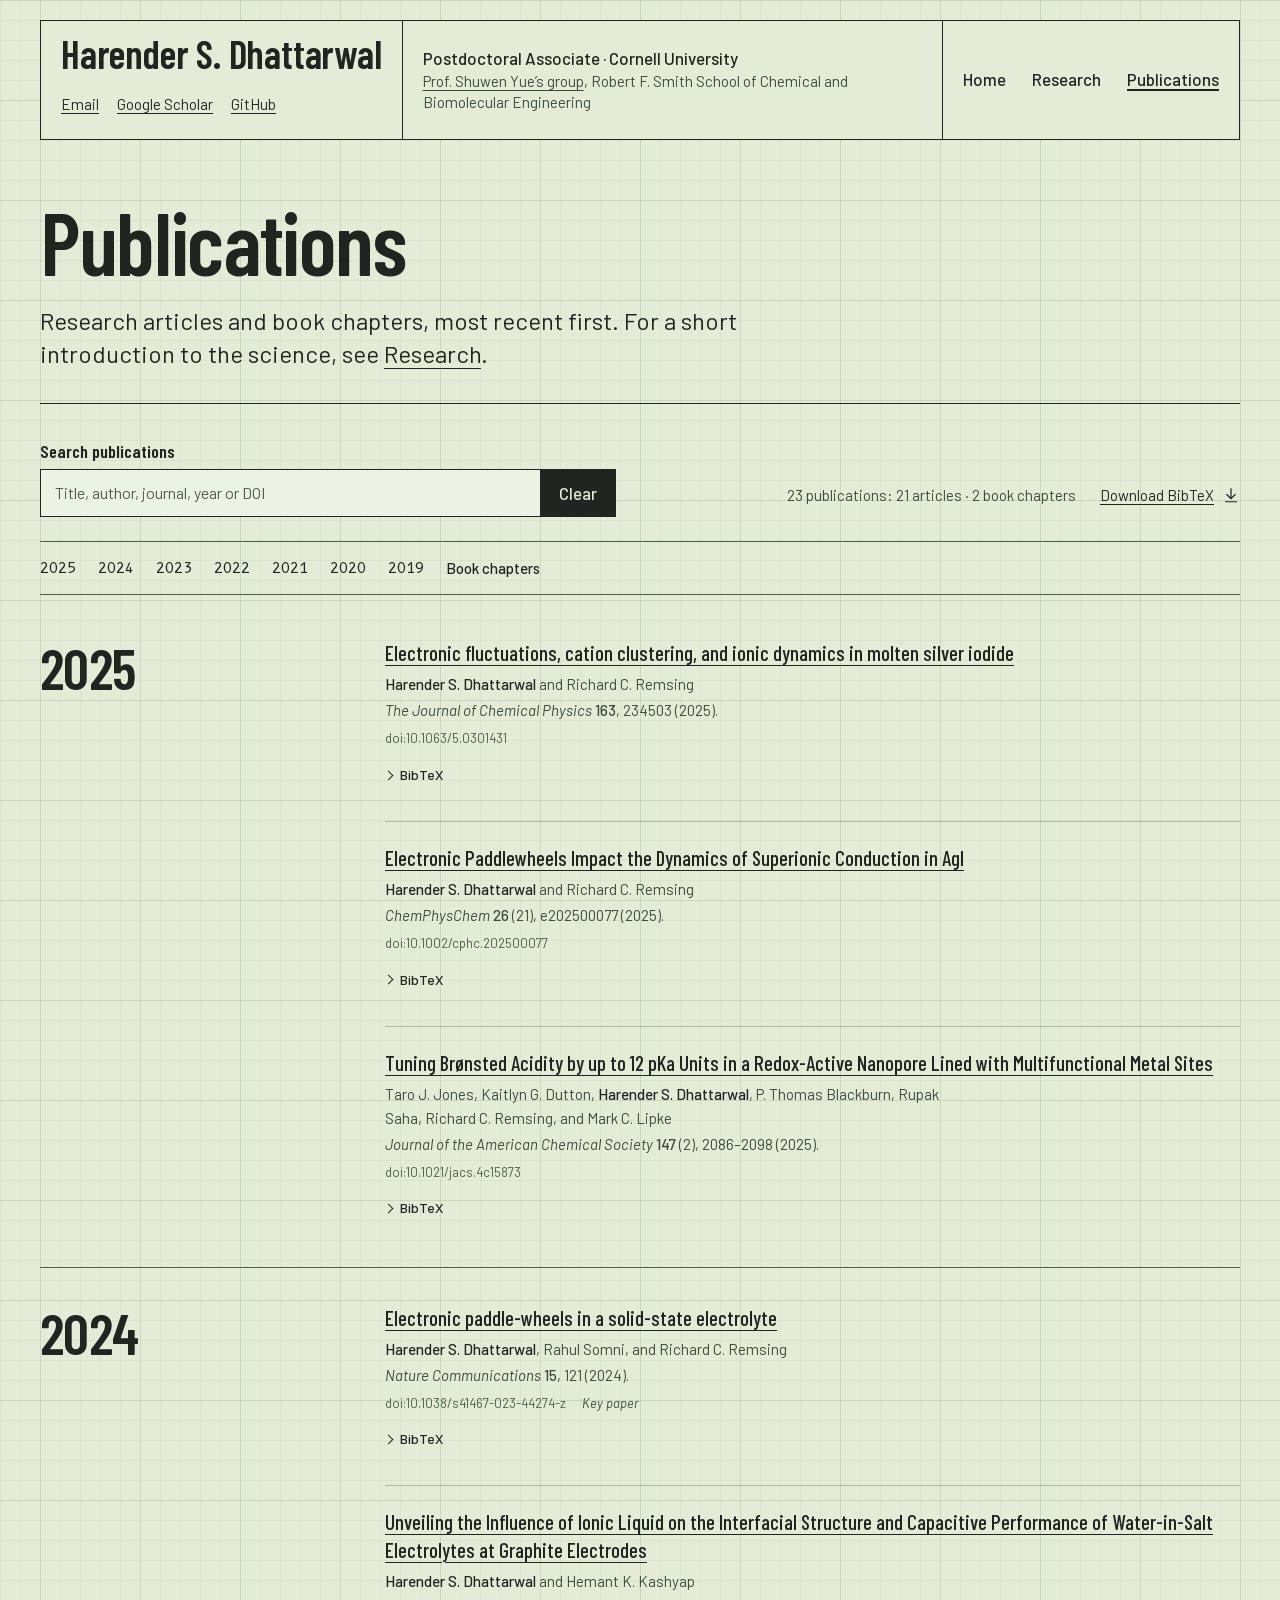
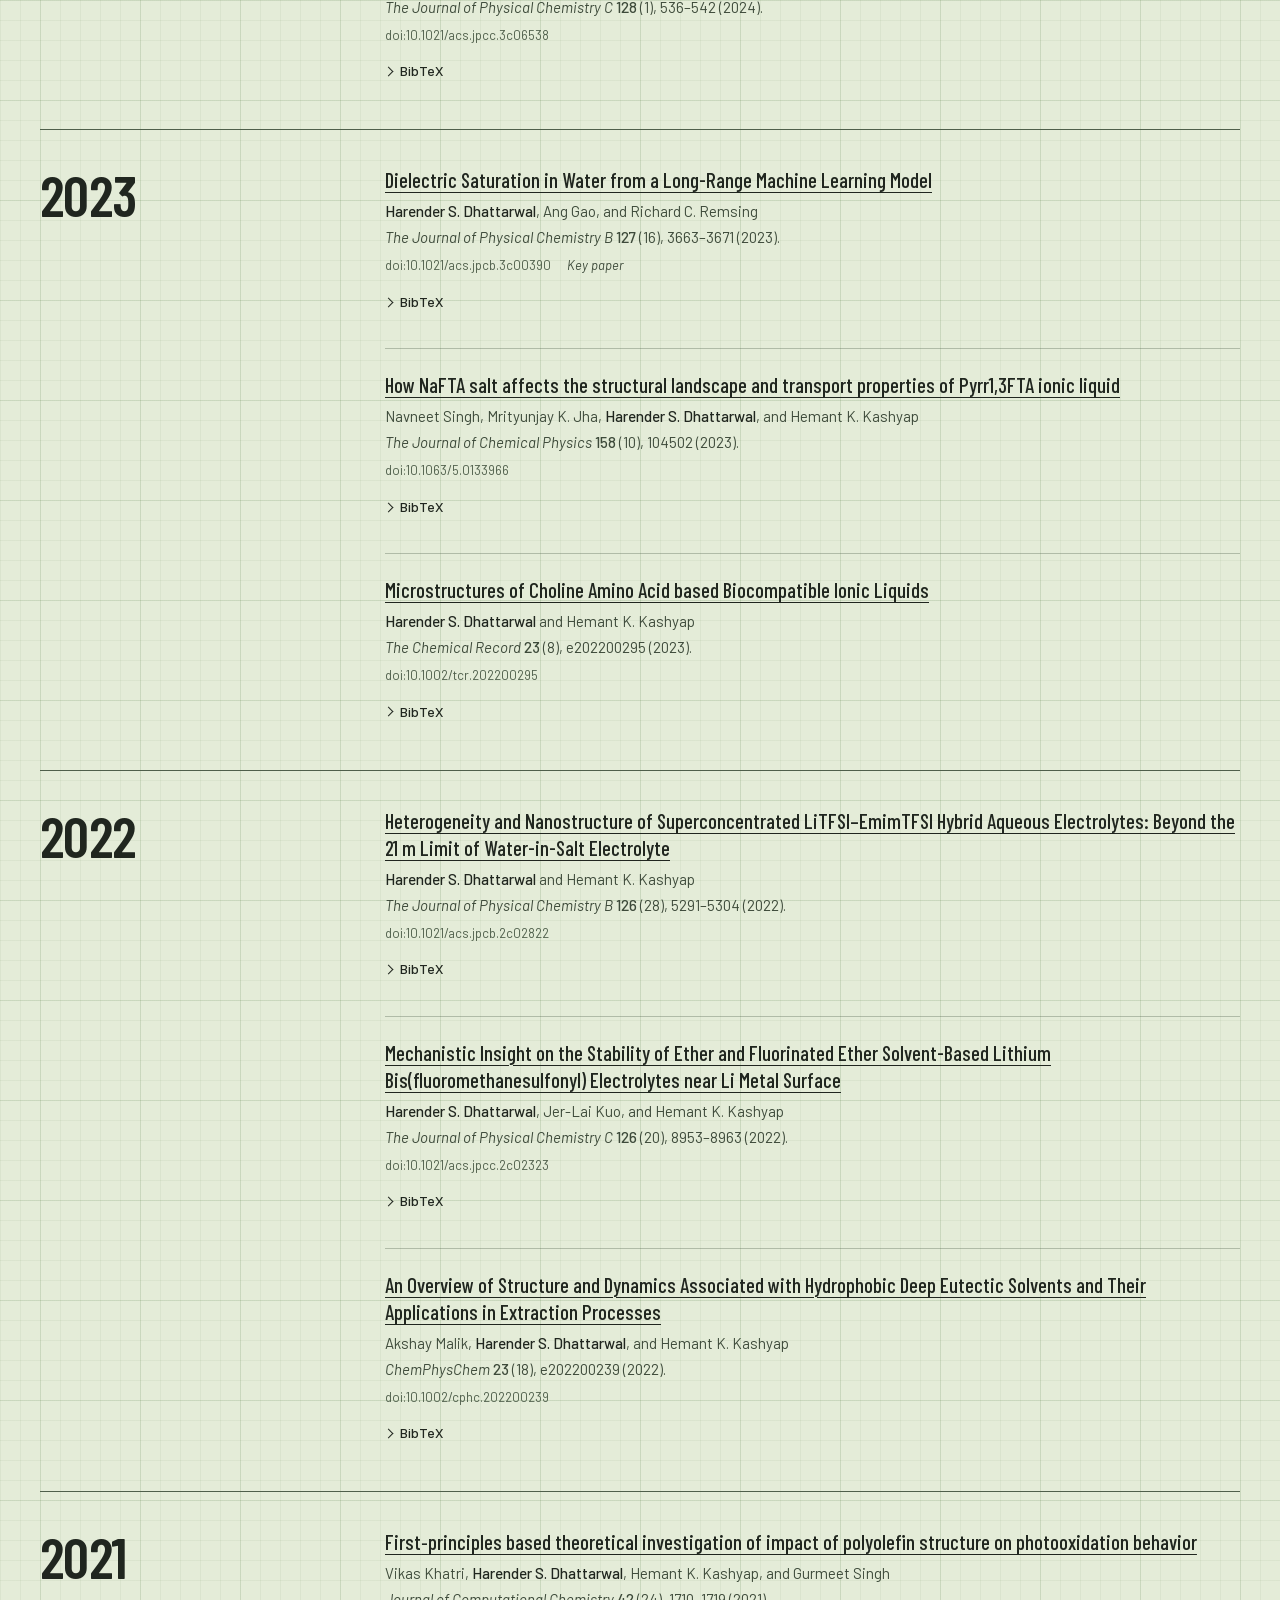
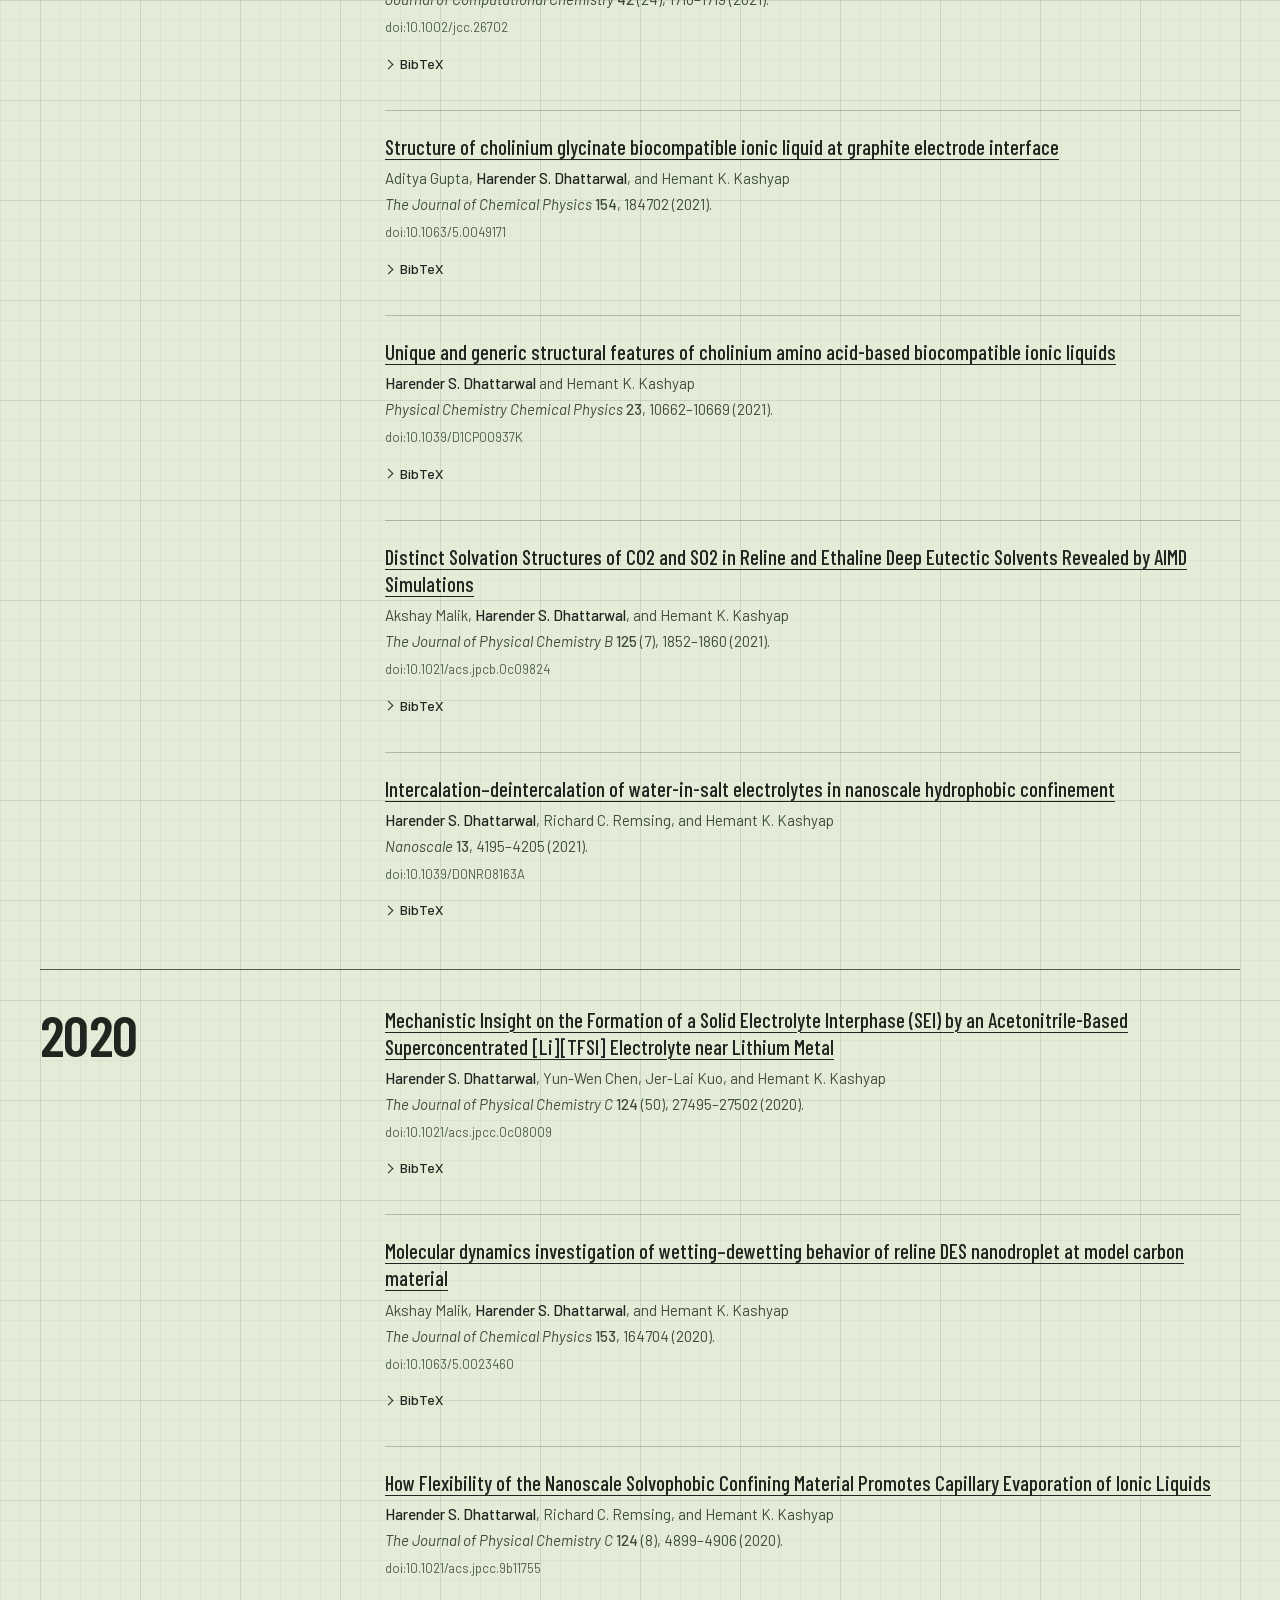
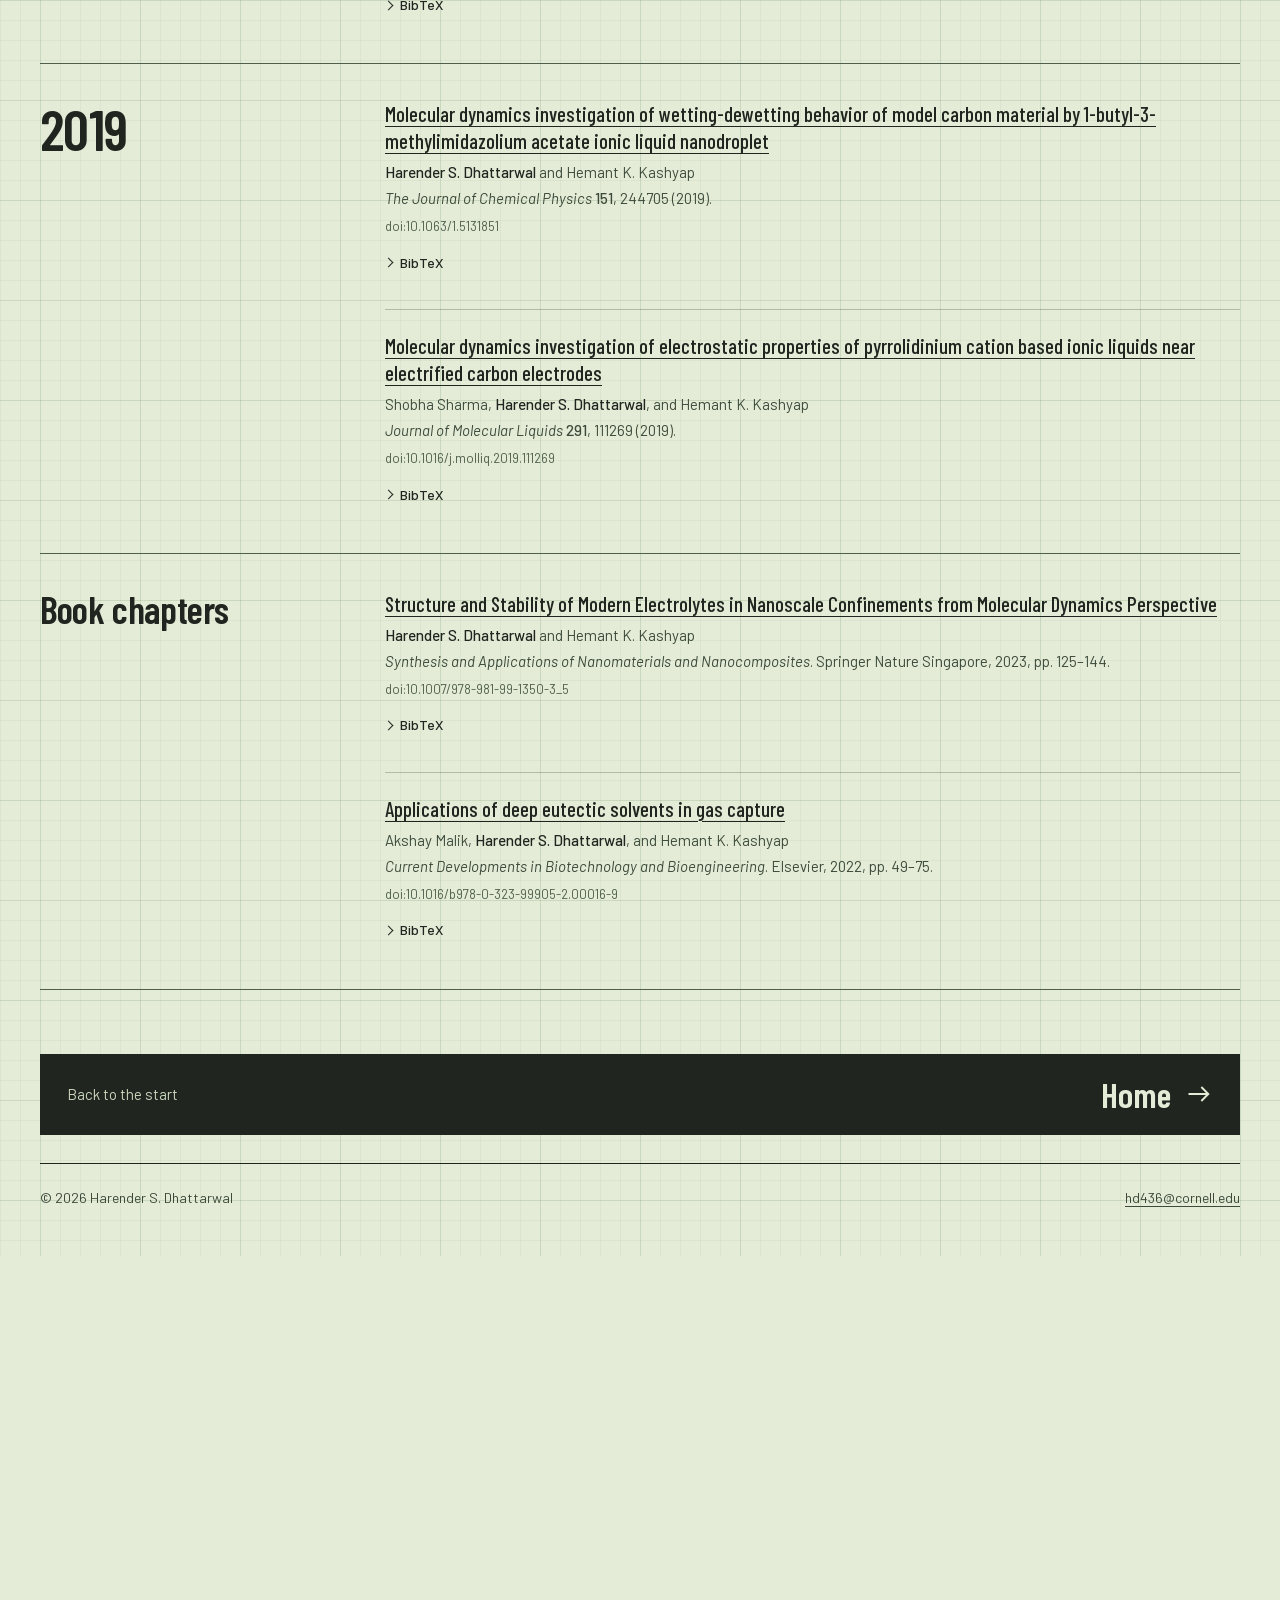
==== commit 04d7f9a3: "Redesign site as an engineering computation pad Replace the cream editorial template with a green qu" ====
--- a/publications/index.html
+++ b/publications/index.html
@@ -1,822 +1,12 @@
-<!DOCTYPE html>
-<html lang="en" data-theme="light">
+<!doctype html>
+<html lang="en">
 <head>
-  <meta charset="UTF-8"/>
-  <meta name="viewport" content="width=device-width, initial-scale=1.0"/>
+  <meta charset="utf-8">
+  <meta name="viewport" content="width=device-width, initial-scale=1">
+  <meta http-equiv="refresh" content="0;url=../publications.html">
+  <link rel="canonical" href="https://hsdhattarwal.github.io/publications.html">
+  <meta name="robots" content="noindex">
   <title>Publications | Harender S. Dhattarwal</title>
-  <meta name="description" content="21 peer-reviewed publications and 2 book chapters by Dr. Harender S. Dhattarwal in Nature Communications, JACS, JCP, ChemPhysChem, PCCP."/>
-  <meta name="author" content="Harender S. Dhattarwal"/>
-
-  <meta property="og:title" content="Publications — Harender S. Dhattarwal"/>
-  <meta property="og:description" content="Scholarly publications by Dr. Harender S. Dhattarwal in physical chemistry, ML potentials, and solid electrolytes."/>
-  <meta property="og:url" content="https://hsdhattarwal.github.io/publications.html"/>
-
-  <link rel="icon" type="image/svg+xml" href="../assets/favicon.svg"/>
-  <link rel="alternate icon" href="../favicon.svg"/>
-  <link rel="stylesheet" href="../css/style.css"/>
 </head>
-<body>
-
-  <!-- Top Navigation -->
-  <header class="site-nav">
-    <div class="container nav-container">
-      <a href="../index.html" class="nav-brand">Harender S. Dhattarwal</a>
-
-      <div class="nav-links-wrap">
-        <nav>
-          <ul class="nav-menu">
-            <li><a href="../index.html">About</a></li>
-            <li><a href="../research.html">Research</a></li>
-            <li><a href="../publications.html" class="active">Publications</a></li>
-            <li><a href="../about.html">CV</a></li>
-            <li><a href="../group.html">Group</a></li>
-          </ul>
-        </nav>
-
-        <button class="theme-btn" id="theme-toggle" type="button" aria-label="Toggle theme">
-          <svg class="icon-sun" style="display:none;" viewBox="0 0 24 24" fill="none" stroke="currentColor" stroke-width="2" stroke-linecap="round" stroke-linejoin="round"><circle cx="12" cy="12" r="5"/><line x1="12" y1="1" x2="12" y2="3"/><line x1="12" y1="21" x2="12" y2="23"/><line x1="4.22" y1="4.22" x2="5.64" y2="5.64"/><line x1="18.36" y1="18.36" x2="19.78" y2="19.78"/><line x1="1" y1="12" x2="3" y2="12"/><line x1="21" y1="12" x2="23" y2="12"/><line x1="4.22" y1="19.78" x2="5.64" y2="18.36"/><line x1="18.36" y1="5.64" x2="19.78" y2="4.22"/></svg>
-          <svg class="icon-moon" viewBox="0 0 24 24" fill="none" stroke="currentColor" stroke-width="2" stroke-linecap="round" stroke-linejoin="round"><path d="M21 12.79A9 9 0 1 1 11.21 3 7 7 0 0 0 21 12.79z"/></svg>
-        </button>
-
-        <button class="mobile-toggle" id="mobile-toggle" type="button" aria-label="Toggle menu" aria-expanded="false">
-          <span></span><span></span><span></span>
-        </button>
-      </div>
-    </div>
-  </header>
-
-  <!-- Mobile Drawer -->
-  <div class="mobile-drawer" id="mobile-drawer">
-    <a href="../index.html">About</a>
-    <a href="../research.html">Research</a>
-    <a href="../publications.html" class="active">Publications</a>
-    <a href="../about.html">CV</a>
-    <a href="../group.html">Group</a>
-  </div>
-
-  <div class="page-wrapper">
-    <main class="main-content">
-
-      <section class="section" style="border-bottom:none; padding-bottom:16px;">
-        <div class="container">
-          <div class="section-header" style="display:flex; justify-content:space-between; align-items:flex-end; flex-wrap:wrap; gap:16px;">
-            <div>
-              <div class="section-eyebrow">Scholarly Record</div>
-              <h1 class="section-heading" style="font-size:2.4rem;">Publications</h1>
-              <p style="font-size:1.02rem; color:var(--text-secondary); margin-top:4px;">
-                21 peer-reviewed journal articles &middot; 2 invited book chapters &middot; 2019–Present
-              </p>
-            </div>
-            <div>
-              <a href="https://scholar.google.com/citations?user=Y4dvObYAAAAJ" target="_blank" rel="noopener noreferrer" style="font-size:0.92rem;">
-                View on Google Scholar &rarr;
-              </a>
-            </div>
-          </div>
-
-          <!-- Toolbar -->
-          <div class="pub-toolbar">
-            <div class="search-field-wrap">
-              <input type="search" id="pub-search" class="search-input" placeholder="Search publications by title, keyword, author, or journal..." aria-label="Search publications"/>
-            </div>
-
-            <div class="filter-pills-row">
-              <div class="filter-group" id="year-filters">
-                <span style="font-size:0.75rem; font-weight:600; color:var(--text-muted); text-transform:uppercase;">Year:</span>
-                <button class="filter-pill active" data-year-filter="all">All</button>
-                <button class="filter-pill" data-year-filter="2025">2025</button>
-                <button class="filter-pill" data-year-filter="2024">2024</button>
-                <button class="filter-pill" data-year-filter="2023">2023</button>
-                <button class="filter-pill" data-year-filter="2022">2022</button>
-                <button class="filter-pill" data-year-filter="2021">2021</button>
-                <button class="filter-pill" data-year-filter="2020">2020</button>
-                <button class="filter-pill" data-year-filter="2019">2019</button>
-              </div>
-
-              <div class="filter-group" id="topic-filters">
-                <span style="font-size:0.75rem; font-weight:600; color:var(--text-muted); text-transform:uppercase;">Topic:</span>
-                <button class="filter-pill active" data-topic-filter="all">All</button>
-                <button class="filter-pill" data-topic-filter="solid-state">Solid-State</button>
-                <button class="filter-pill" data-topic-filter="mlip">ML Potentials</button>
-                <button class="filter-pill" data-topic-filter="wise">Water-in-Salt</button>
-                <button class="filter-pill" data-topic-filter="ionic-liquids">Ionic Liquids</button>
-                <button class="filter-pill" data-topic-filter="interfaces">Interfaces</button>
-              </div>
-
-              <div class="filter-count" id="pub-counter">21 of 21 publications</div>
-            </div>
-          </div>
-
-          <!-- Chronological Publications -->
-          
-            <div class="year-block" data-year-group="2025">
-              <div class="year-label">
-                2025
-                <span>3 papers</span>
-              </div>
-              <div class="pub-bibliography">
-              <article class="pub-entry" data-year="2025" data-topic="solid-state">
-                <div class="pub-index">[21]</div>
-                <div class="pub-main">
-                  <div class="pub-heading">
-                    <a href="https://doi.org/10.1063/5.0301431" target="_blank" rel="noopener noreferrer">Electronic Fluctuations, Cation Clustering, and Ionic Dynamics in Molten Silver Iodide</a>
-                  </div>
-                  <div class="pub-authors-line"><strong>Harender S. Dhattarwal</strong> and Richard C. Remsing</div>
-                  <div class="pub-citation-line">
-                    <span class="pub-journal-name">J. Chem. Phys.</span> <strong>163</strong>, 234503 (2025)
-                    <span class="pub-links">
-                      <a href="https://doi.org/10.1063/5.0301431" target="_blank" rel="noopener noreferrer" class="pub-link-btn">DOI</a>
-                      <button type="button" class="pub-link-btn" data-bibtex-toggle="bib-21">BibTeX</button>
-                    </span>
-                  </div>
-                  <div class="bibtex-drawer" id="bib-21">
-                    <button type="button" class="bibtex-copy-btn" data-bibtex-copy="bib-21">Copy</button>
-                    <pre class="bibtex-code">@article{harender202521,
-  author = {Harender S. Dhattarwal and Richard C. Remsing},
-  title = {Electronic Fluctuations, Cation Clustering, and Ionic Dynamics in Molten Silver Iodide},
-  journal = {J. Chem. Phys.},
-  year = {2025},
-  volume = {163},
-  pages = {234503},
-  doi = {10.1063/5.0301431}
-}</pre>
-                  </div>
-                </div>
-              </article>
-              <article class="pub-entry" data-year="2025" data-topic="solid-state">
-                <div class="pub-index">[20]</div>
-                <div class="pub-main">
-                  <div class="pub-heading">
-                    <a href="https://doi.org/10.1002/cphc.202500077" target="_blank" rel="noopener noreferrer">Electronic Paddlewheels Impact the Dynamics of Superionic Conduction in AgI</a>
-                  </div>
-                  <div class="pub-authors-line"><strong>Harender S. Dhattarwal</strong> and Richard C. Remsing</div>
-                  <div class="pub-citation-line">
-                    <span class="pub-journal-name">ChemPhysChem</span> <strong>26</strong> (21), e202500077 (2025)
-                    <span class="pub-links">
-                      <a href="https://doi.org/10.1002/cphc.202500077" target="_blank" rel="noopener noreferrer" class="pub-link-btn">DOI</a>
-                      <button type="button" class="pub-link-btn" data-bibtex-toggle="bib-20">BibTeX</button>
-                    </span>
-                  </div>
-                  <div class="bibtex-drawer" id="bib-20">
-                    <button type="button" class="bibtex-copy-btn" data-bibtex-copy="bib-20">Copy</button>
-                    <pre class="bibtex-code">@article{harender202520,
-  author = {Harender S. Dhattarwal and Richard C. Remsing},
-  title = {Electronic Paddlewheels Impact the Dynamics of Superionic Conduction in AgI},
-  journal = {ChemPhysChem},
-  year = {2025},
-  volume = {26},
-  number = {21},
-  pages = {e202500077},
-  doi = {10.1002/cphc.202500077}
-}</pre>
-                  </div>
-                </div>
-              </article>
-              <article class="pub-entry" data-year="2025" data-topic="interfaces">
-                <div class="pub-index">[19]</div>
-                <div class="pub-main">
-                  <div class="pub-heading">
-                    <a href="https://doi.org/10.1021/jacs.4c13038" target="_blank" rel="noopener noreferrer">Tuning Brønsted Acidity by up to 12 pKa Units in a Redox-Active Nanopore Lined with Multifunctional Metal Sites</a>
-                  </div>
-                  <div class="pub-authors-line">Taro J. Jones, Kaitlyn G. Dutton, <strong>Harender S. Dhattarwal</strong>, P. Thomas Blackburn, Rupak Saha, Richard C. Remsing, and Mark C. Lipke</div>
-                  <div class="pub-citation-line">
-                    <span class="pub-journal-name">J. Am. Chem. Soc.</span> <strong>147</strong> (2), 2086–2097 (2025)
-                    <span class="pub-links">
-                      <a href="https://doi.org/10.1021/jacs.4c13038" target="_blank" rel="noopener noreferrer" class="pub-link-btn">DOI</a>
-                      <button type="button" class="pub-link-btn" data-bibtex-toggle="bib-19">BibTeX</button>
-                    </span>
-                  </div>
-                  <div class="bibtex-drawer" id="bib-19">
-                    <button type="button" class="bibtex-copy-btn" data-bibtex-copy="bib-19">Copy</button>
-                    <pre class="bibtex-code">@article{taro202519,
-  author = {Taro J. Jones, Kaitlyn G. Dutton, Harender S. Dhattarwal, P. Thomas Blackburn, Rupak Saha, Richard C. Remsing, and Mark C. Lipke},
-  title = {Tuning Brønsted Acidity by up to 12 pKa Units in a Redox-Active Nanopore Lined with Multifunctional Metal Sites},
-  journal = {J. Am. Chem. Soc.},
-  year = {2025},
-  volume = {147},
-  number = {2},
-  pages = {2086–2097},
-  doi = {10.1021/jacs.4c13038}
-}</pre>
-                  </div>
-                </div>
-              </article>
-              </div>
-            </div>
-            <div class="year-block" data-year-group="2024">
-              <div class="year-label">
-                2024
-                <span>2 papers</span>
-              </div>
-              <div class="pub-bibliography">
-              <article class="pub-entry" data-year="2024" data-topic="solid-state">
-                <div class="pub-index">[18]</div>
-                <div class="pub-main">
-                  <div class="pub-heading">
-                    <a href="https://doi.org/10.1038/s41467-023-44274-z" target="_blank" rel="noopener noreferrer">Electronic Paddle-Wheels in a Solid-State Electrolyte</a>
-                  </div>
-                  <div class="pub-authors-line"><strong>Harender S. Dhattarwal</strong>, Rahul Somni, and Richard C. Remsing</div>
-                  <div class="pub-citation-line">
-                    <span class="pub-journal-name">Nat. Commun.</span> <strong>15</strong>, 121 (2024)
-                    <span class="pub-links">
-                      <a href="https://doi.org/10.1038/s41467-023-44274-z" target="_blank" rel="noopener noreferrer" class="pub-link-btn">DOI</a>
-                      <button type="button" class="pub-link-btn" data-bibtex-toggle="bib-18">BibTeX</button>
-                    </span>
-                  </div>
-                  <div class="bibtex-drawer" id="bib-18">
-                    <button type="button" class="bibtex-copy-btn" data-bibtex-copy="bib-18">Copy</button>
-                    <pre class="bibtex-code">@article{harender202418,
-  author = {Harender S. Dhattarwal, Rahul Somni, and Richard C. Remsing},
-  title = {Electronic Paddle-Wheels in a Solid-State Electrolyte},
-  journal = {Nat. Commun.},
-  year = {2024},
-  volume = {15},
-  pages = {121},
-  doi = {10.1038/s41467-023-44274-z}
-}</pre>
-                  </div>
-                </div>
-              </article>
-              <article class="pub-entry" data-year="2024" data-topic="wise">
-                <div class="pub-index">[17]</div>
-                <div class="pub-main">
-                  <div class="pub-heading">
-                    <a href="https://doi.org/10.1021/acs.jpcc.3c06538" target="_blank" rel="noopener noreferrer">Unveiling the Influence of Ionic Liquid on the Interfacial Structure and Capacitive Performance of Water-in-Salt Electrolytes at Graphite Electrodes</a>
-                  </div>
-                  <div class="pub-authors-line"><strong>Harender S. Dhattarwal</strong> and Hemant K. Kashyap</div>
-                  <div class="pub-citation-line">
-                    <span class="pub-journal-name">J. Phys. Chem. C</span> <strong>128</strong> (1), 536–548 (2024)
-                    <span class="pub-links">
-                      <a href="https://doi.org/10.1021/acs.jpcc.3c06538" target="_blank" rel="noopener noreferrer" class="pub-link-btn">DOI</a>
-                      <button type="button" class="pub-link-btn" data-bibtex-toggle="bib-17">BibTeX</button>
-                    </span>
-                  </div>
-                  <div class="bibtex-drawer" id="bib-17">
-                    <button type="button" class="bibtex-copy-btn" data-bibtex-copy="bib-17">Copy</button>
-                    <pre class="bibtex-code">@article{harender202417,
-  author = {Harender S. Dhattarwal and Hemant K. Kashyap},
-  title = {Unveiling the Influence of Ionic Liquid on the Interfacial Structure and Capacitive Performance of Water-in-Salt Electrolytes at Graphite Electrodes},
-  journal = {J. Phys. Chem. C},
-  year = {2024},
-  volume = {128},
-  number = {1},
-  pages = {536–548},
-  doi = {10.1021/acs.jpcc.3c06538}
-}</pre>
-                  </div>
-                </div>
-              </article>
-              </div>
-            </div>
-            <div class="year-block" data-year-group="2023">
-              <div class="year-label">
-                2023
-                <span>3 papers</span>
-              </div>
-              <div class="pub-bibliography">
-              <article class="pub-entry" data-year="2023" data-topic="mlip">
-                <div class="pub-index">[16]</div>
-                <div class="pub-main">
-                  <div class="pub-heading">
-                    <a href="https://doi.org/10.1021/acs.jpcb.3c00390" target="_blank" rel="noopener noreferrer">Dielectric Saturation in Water from a Long Range Machine Learning Model</a>
-                  </div>
-                  <div class="pub-authors-line"><strong>Harender S. Dhattarwal</strong>, Ang Gao, and Richard C. Remsing</div>
-                  <div class="pub-citation-line">
-                    <span class="pub-journal-name">J. Phys. Chem. B</span> <strong>127</strong> (16), 3663–3671 (2023)
-                    <span class="pub-links">
-                      <a href="https://doi.org/10.1021/acs.jpcb.3c00390" target="_blank" rel="noopener noreferrer" class="pub-link-btn">DOI</a>
-                      <button type="button" class="pub-link-btn" data-bibtex-toggle="bib-16">BibTeX</button>
-                    </span>
-                  </div>
-                  <div class="bibtex-drawer" id="bib-16">
-                    <button type="button" class="bibtex-copy-btn" data-bibtex-copy="bib-16">Copy</button>
-                    <pre class="bibtex-code">@article{harender202316,
-  author = {Harender S. Dhattarwal, Ang Gao, and Richard C. Remsing},
-  title = {Dielectric Saturation in Water from a Long Range Machine Learning Model},
-  journal = {J. Phys. Chem. B},
-  year = {2023},
-  volume = {127},
-  number = {16},
-  pages = {3663–3671},
-  doi = {10.1021/acs.jpcb.3c00390}
-}</pre>
-                  </div>
-                </div>
-              </article>
-              <article class="pub-entry" data-year="2023" data-topic="ionic-liquids">
-                <div class="pub-index">[15]</div>
-                <div class="pub-main">
-                  <div class="pub-heading">
-                    <a href="https://doi.org/10.1063/5.0133966" target="_blank" rel="noopener noreferrer">How NaFTA Salt Affects the Structural Landscape and Dynamics of Pyrr1,3 FTA Ionic Liquid: Role of Anion Asymmetry and Salt Concentration</a>
-                  </div>
-                  <div class="pub-authors-line">Navneet Singh, Mrityunjay K. Jha, <strong>Harender S. Dhattarwal</strong>, and Hemant K. Kashyap</div>
-                  <div class="pub-citation-line">
-                    <span class="pub-journal-name">J. Chem. Phys.</span> <strong>158</strong> (10), 104502 (2023)
-                    <span class="pub-links">
-                      <a href="https://doi.org/10.1063/5.0133966" target="_blank" rel="noopener noreferrer" class="pub-link-btn">DOI</a>
-                      <button type="button" class="pub-link-btn" data-bibtex-toggle="bib-15">BibTeX</button>
-                    </span>
-                  </div>
-                  <div class="bibtex-drawer" id="bib-15">
-                    <button type="button" class="bibtex-copy-btn" data-bibtex-copy="bib-15">Copy</button>
-                    <pre class="bibtex-code">@article{navneet202315,
-  author = {Navneet Singh, Mrityunjay K. Jha, Harender S. Dhattarwal, and Hemant K. Kashyap},
-  title = {How NaFTA Salt Affects the Structural Landscape and Dynamics of Pyrr1,3 FTA Ionic Liquid: Role of Anion Asymmetry and Salt Concentration},
-  journal = {J. Chem. Phys.},
-  year = {2023},
-  volume = {158},
-  number = {10},
-  pages = {104502},
-  doi = {10.1063/5.0133966}
-}</pre>
-                  </div>
-                </div>
-              </article>
-              <article class="pub-entry" data-year="2023" data-topic="ionic-liquids">
-                <div class="pub-index">[14]</div>
-                <div class="pub-main">
-                  <div class="pub-heading">
-                    <a href="https://doi.org/10.1002/tcr.202200295" target="_blank" rel="noopener noreferrer">Microstructures of Choline Amino Acid based Biocompatible Ionic Liquids</a>
-                  </div>
-                  <div class="pub-authors-line"><strong>Harender S. Dhattarwal</strong> and Hemant K. Kashyap</div>
-                  <div class="pub-citation-line">
-                    <span class="pub-journal-name">Chem. Rec.</span> <strong>23</strong> (5), e202200295 (2023)
-                    <span class="pub-links">
-                      <a href="https://doi.org/10.1002/tcr.202200295" target="_blank" rel="noopener noreferrer" class="pub-link-btn">DOI</a>
-                      <button type="button" class="pub-link-btn" data-bibtex-toggle="bib-14">BibTeX</button>
-                    </span>
-                  </div>
-                  <div class="bibtex-drawer" id="bib-14">
-                    <button type="button" class="bibtex-copy-btn" data-bibtex-copy="bib-14">Copy</button>
-                    <pre class="bibtex-code">@article{harender202314,
-  author = {Harender S. Dhattarwal and Hemant K. Kashyap},
-  title = {Microstructures of Choline Amino Acid based Biocompatible Ionic Liquids},
-  journal = {Chem. Rec.},
-  year = {2023},
-  volume = {23},
-  number = {5},
-  pages = {e202200295},
-  doi = {10.1002/tcr.202200295}
-}</pre>
-                  </div>
-                </div>
-              </article>
-              </div>
-            </div>
-            <div class="year-block" data-year-group="2022">
-              <div class="year-label">
-                2022
-                <span>3 papers</span>
-              </div>
-              <div class="pub-bibliography">
-              <article class="pub-entry" data-year="2022" data-topic="wise">
-                <div class="pub-index">[13]</div>
-                <div class="pub-main">
-                  <div class="pub-heading">
-                    <a href="https://doi.org/10.1021/acs.jpcb.2c02822" target="_blank" rel="noopener noreferrer">Heterogeneity and Nanostructure of Superconcentrated LiTFSI-EmimTFSI Hybrid Aqueous Electrolytes: Beyond the 21 m Limit of WiSE</a>
-                  </div>
-                  <div class="pub-authors-line"><strong>Harender S. Dhattarwal</strong> and Hemant K. Kashyap</div>
-                  <div class="pub-citation-line">
-                    <span class="pub-journal-name">J. Phys. Chem. B</span> <strong>126</strong> (28), 5291–5301 (2022)
-                    <span class="pub-links">
-                      <a href="https://doi.org/10.1021/acs.jpcb.2c02822" target="_blank" rel="noopener noreferrer" class="pub-link-btn">DOI</a>
-                      <button type="button" class="pub-link-btn" data-bibtex-toggle="bib-13">BibTeX</button>
-                    </span>
-                  </div>
-                  <div class="bibtex-drawer" id="bib-13">
-                    <button type="button" class="bibtex-copy-btn" data-bibtex-copy="bib-13">Copy</button>
-                    <pre class="bibtex-code">@article{harender202213,
-  author = {Harender S. Dhattarwal and Hemant K. Kashyap},
-  title = {Heterogeneity and Nanostructure of Superconcentrated LiTFSI-EmimTFSI Hybrid Aqueous Electrolytes: Beyond the 21 m Limit of WiSE},
-  journal = {J. Phys. Chem. B},
-  year = {2022},
-  volume = {126},
-  number = {28},
-  pages = {5291–5301},
-  doi = {10.1021/acs.jpcb.2c02822}
-}</pre>
-                  </div>
-                </div>
-              </article>
-              <article class="pub-entry" data-year="2022" data-topic="interfaces">
-                <div class="pub-index">[12]</div>
-                <div class="pub-main">
-                  <div class="pub-heading">
-                    <a href="https://doi.org/10.1021/acs.jpcc.2c02323" target="_blank" rel="noopener noreferrer">Mechanistic Insight on the Stability of Ether and Fluorinated Ether Solvent-based Lithium Bis(fluoromethanesulfonyl) Electrolytes near Li Metal Surface</a>
-                  </div>
-                  <div class="pub-authors-line"><strong>Harender S. Dhattarwal</strong>, Jer-Lai Kuo, and Hemant K. Kashyap</div>
-                  <div class="pub-citation-line">
-                    <span class="pub-journal-name">J. Phys. Chem. C</span> <strong>126</strong> (21), 8953–8964 (2022)
-                    <span class="pub-links">
-                      <a href="https://doi.org/10.1021/acs.jpcc.2c02323" target="_blank" rel="noopener noreferrer" class="pub-link-btn">DOI</a>
-                      <button type="button" class="pub-link-btn" data-bibtex-toggle="bib-12">BibTeX</button>
-                    </span>
-                  </div>
-                  <div class="bibtex-drawer" id="bib-12">
-                    <button type="button" class="bibtex-copy-btn" data-bibtex-copy="bib-12">Copy</button>
-                    <pre class="bibtex-code">@article{harender202212,
-  author = {Harender S. Dhattarwal, Jer-Lai Kuo, and Hemant K. Kashyap},
-  title = {Mechanistic Insight on the Stability of Ether and Fluorinated Ether Solvent-based Lithium Bis(fluoromethanesulfonyl) Electrolytes near Li Metal Surface},
-  journal = {J. Phys. Chem. C},
-  year = {2022},
-  volume = {126},
-  number = {21},
-  pages = {8953–8964},
-  doi = {10.1021/acs.jpcc.2c02323}
-}</pre>
-                  </div>
-                </div>
-              </article>
-              <article class="pub-entry" data-year="2022" data-topic="ionic-liquids">
-                <div class="pub-index">[11]</div>
-                <div class="pub-main">
-                  <div class="pub-heading">
-                    <a href="https://doi.org/10.1002/cphc.202200239" target="_blank" rel="noopener noreferrer">An Overview of Structure and Dynamics Associated with Hydrophobic Deep Eutectic Solvents and Their Applications in Extraction Processes</a>
-                  </div>
-                  <div class="pub-authors-line">Akshay Malik, <strong>Harender S. Dhattarwal</strong>, and Hemant K. Kashyap</div>
-                  <div class="pub-citation-line">
-                    <span class="pub-journal-name">ChemPhysChem</span> <strong>23</strong> (18), e202200239 (2022)
-                    <span class="pub-links">
-                      <a href="https://doi.org/10.1002/cphc.202200239" target="_blank" rel="noopener noreferrer" class="pub-link-btn">DOI</a>
-                      <button type="button" class="pub-link-btn" data-bibtex-toggle="bib-11">BibTeX</button>
-                    </span>
-                  </div>
-                  <div class="bibtex-drawer" id="bib-11">
-                    <button type="button" class="bibtex-copy-btn" data-bibtex-copy="bib-11">Copy</button>
-                    <pre class="bibtex-code">@article{akshay202211,
-  author = {Akshay Malik, Harender S. Dhattarwal, and Hemant K. Kashyap},
-  title = {An Overview of Structure and Dynamics Associated with Hydrophobic Deep Eutectic Solvents and Their Applications in Extraction Processes},
-  journal = {ChemPhysChem},
-  year = {2022},
-  volume = {23},
-  number = {18},
-  pages = {e202200239},
-  doi = {10.1002/cphc.202200239}
-}</pre>
-                  </div>
-                </div>
-              </article>
-              </div>
-            </div>
-            <div class="year-block" data-year-group="2021">
-              <div class="year-label">
-                2021
-                <span>5 papers</span>
-              </div>
-              <div class="pub-bibliography">
-              <article class="pub-entry" data-year="2021" data-topic="mlip">
-                <div class="pub-index">[10]</div>
-                <div class="pub-main">
-                  <div class="pub-heading">
-                    <a href="https://doi.org/10.1002/jcc.26702" target="_blank" rel="noopener noreferrer">First-principles based Theoretical Investigation of Impact of Polyolefin Structure on Photo-oxidation Behaviour</a>
-                  </div>
-                  <div class="pub-authors-line">Vikas Khatri, <strong>Harender S. Dhattarwal</strong>, Hemant K. Kashyap, and Gurmeet Singh</div>
-                  <div class="pub-citation-line">
-                    <span class="pub-journal-name">J. Comput. Chem.</span> <strong>42</strong> (24), 1710–1720 (2021)
-                    <span class="pub-links">
-                      <a href="https://doi.org/10.1002/jcc.26702" target="_blank" rel="noopener noreferrer" class="pub-link-btn">DOI</a>
-                      <button type="button" class="pub-link-btn" data-bibtex-toggle="bib-10">BibTeX</button>
-                    </span>
-                  </div>
-                  <div class="bibtex-drawer" id="bib-10">
-                    <button type="button" class="bibtex-copy-btn" data-bibtex-copy="bib-10">Copy</button>
-                    <pre class="bibtex-code">@article{vikas202110,
-  author = {Vikas Khatri, Harender S. Dhattarwal, Hemant K. Kashyap, and Gurmeet Singh},
-  title = {First-principles based Theoretical Investigation of Impact of Polyolefin Structure on Photo-oxidation Behaviour},
-  journal = {J. Comput. Chem.},
-  year = {2021},
-  volume = {42},
-  number = {24},
-  pages = {1710–1720},
-  doi = {10.1002/jcc.26702}
-}</pre>
-                  </div>
-                </div>
-              </article>
-              <article class="pub-entry" data-year="2021" data-topic="interfaces">
-                <div class="pub-index">[9]</div>
-                <div class="pub-main">
-                  <div class="pub-heading">
-                    <a href="https://doi.org/10.1063/5.0049171" target="_blank" rel="noopener noreferrer">Structure of Cholinium Glycinate Biocompatible Ionic Liquid at Graphite Electrode Interface</a>
-                  </div>
-                  <div class="pub-authors-line">Aditya Gupta, <strong>Harender S. Dhattarwal</strong>, and Hemant K. Kashyap</div>
-                  <div class="pub-citation-line">
-                    <span class="pub-journal-name">J. Chem. Phys.</span> <strong>154</strong>, 184702 (2021)
-                    <span class="pub-links">
-                      <a href="https://doi.org/10.1063/5.0049171" target="_blank" rel="noopener noreferrer" class="pub-link-btn">DOI</a>
-                      <button type="button" class="pub-link-btn" data-bibtex-toggle="bib-9">BibTeX</button>
-                    </span>
-                  </div>
-                  <div class="bibtex-drawer" id="bib-9">
-                    <button type="button" class="bibtex-copy-btn" data-bibtex-copy="bib-9">Copy</button>
-                    <pre class="bibtex-code">@article{aditya20219,
-  author = {Aditya Gupta, Harender S. Dhattarwal, and Hemant K. Kashyap},
-  title = {Structure of Cholinium Glycinate Biocompatible Ionic Liquid at Graphite Electrode Interface},
-  journal = {J. Chem. Phys.},
-  year = {2021},
-  volume = {154},
-  pages = {184702},
-  doi = {10.1063/5.0049171}
-}</pre>
-                  </div>
-                </div>
-              </article>
-              <article class="pub-entry" data-year="2021" data-topic="ionic-liquids">
-                <div class="pub-index">[8]</div>
-                <div class="pub-main">
-                  <div class="pub-heading">
-                    <a href="https://doi.org/10.1039/D1CP00937K" target="_blank" rel="noopener noreferrer">Unique and Generic Structural Features of Cholinium Amino Acid Biocompatible Ionic Liquids</a>
-                  </div>
-                  <div class="pub-authors-line"><strong>Harender S. Dhattarwal</strong> and Hemant K. Kashyap</div>
-                  <div class="pub-citation-line">
-                    <span class="pub-journal-name">Phys. Chem. Chem. Phys.</span> <strong>23</strong>, 10662–10673 (2021)
-                    <span class="pub-links">
-                      <a href="https://doi.org/10.1039/D1CP00937K" target="_blank" rel="noopener noreferrer" class="pub-link-btn">DOI</a>
-                      <button type="button" class="pub-link-btn" data-bibtex-toggle="bib-8">BibTeX</button>
-                    </span>
-                  </div>
-                  <div class="bibtex-drawer" id="bib-8">
-                    <button type="button" class="bibtex-copy-btn" data-bibtex-copy="bib-8">Copy</button>
-                    <pre class="bibtex-code">@article{harender20218,
-  author = {Harender S. Dhattarwal and Hemant K. Kashyap},
-  title = {Unique and Generic Structural Features of Cholinium Amino Acid Biocompatible Ionic Liquids},
-  journal = {Phys. Chem. Chem. Phys.},
-  year = {2021},
-  volume = {23},
-  pages = {10662–10673},
-  doi = {10.1039/D1CP00937K}
-}</pre>
-                  </div>
-                </div>
-              </article>
-              <article class="pub-entry" data-year="2021" data-topic="ionic-liquids">
-                <div class="pub-index">[7]</div>
-                <div class="pub-main">
-                  <div class="pub-heading">
-                    <a href="https://doi.org/10.1021/acs.jpcb.0c09824" target="_blank" rel="noopener noreferrer">Distinct Solvation Structures of CO2 and SO2 in Reline and Ethaline Deep Eutectic Solvents Revealed by AIMD Simulations</a>
-                  </div>
-                  <div class="pub-authors-line">Akshay Malik, <strong>Harender S. Dhattarwal</strong>, and Hemant K. Kashyap</div>
-                  <div class="pub-citation-line">
-                    <span class="pub-journal-name">J. Phys. Chem. B</span> <strong>125</strong> (7), 1852–1863 (2021)
-                    <span class="pub-links">
-                      <a href="https://doi.org/10.1021/acs.jpcb.0c09824" target="_blank" rel="noopener noreferrer" class="pub-link-btn">DOI</a>
-                      <button type="button" class="pub-link-btn" data-bibtex-toggle="bib-7">BibTeX</button>
-                    </span>
-                  </div>
-                  <div class="bibtex-drawer" id="bib-7">
-                    <button type="button" class="bibtex-copy-btn" data-bibtex-copy="bib-7">Copy</button>
-                    <pre class="bibtex-code">@article{akshay20217,
-  author = {Akshay Malik, Harender S. Dhattarwal, and Hemant K. Kashyap},
-  title = {Distinct Solvation Structures of CO2 and SO2 in Reline and Ethaline Deep Eutectic Solvents Revealed by AIMD Simulations},
-  journal = {J. Phys. Chem. B},
-  year = {2021},
-  volume = {125},
-  number = {7},
-  pages = {1852–1863},
-  doi = {10.1021/acs.jpcb.0c09824}
-}</pre>
-                  </div>
-                </div>
-              </article>
-              <article class="pub-entry" data-year="2021" data-topic="wise">
-                <div class="pub-index">[6]</div>
-                <div class="pub-main">
-                  <div class="pub-heading">
-                    <a href="https://doi.org/10.1039/D0NR08163A" target="_blank" rel="noopener noreferrer">Intercalation–deintercalation of water-in-salt electrolytes in nanoscale hydrophobic confinement</a>
-                  </div>
-                  <div class="pub-authors-line"><strong>Harender S. Dhattarwal</strong>, Richard C. Remsing, and Hemant K. Kashyap</div>
-                  <div class="pub-citation-line">
-                    <span class="pub-journal-name">Nanoscale</span> <strong>13</strong>, 4195–4204 (2021)
-                    <span class="pub-links">
-                      <a href="https://doi.org/10.1039/D0NR08163A" target="_blank" rel="noopener noreferrer" class="pub-link-btn">DOI</a>
-                      <button type="button" class="pub-link-btn" data-bibtex-toggle="bib-6">BibTeX</button>
-                    </span>
-                  </div>
-                  <div class="bibtex-drawer" id="bib-6">
-                    <button type="button" class="bibtex-copy-btn" data-bibtex-copy="bib-6">Copy</button>
-                    <pre class="bibtex-code">@article{harender20216,
-  author = {Harender S. Dhattarwal, Richard C. Remsing, and Hemant K. Kashyap},
-  title = {Intercalation–deintercalation of water-in-salt electrolytes in nanoscale hydrophobic confinement},
-  journal = {Nanoscale},
-  year = {2021},
-  volume = {13},
-  pages = {4195–4204},
-  doi = {10.1039/D0NR08163A}
-}</pre>
-                  </div>
-                </div>
-              </article>
-              </div>
-            </div>
-            <div class="year-block" data-year-group="2020">
-              <div class="year-label">
-                2020
-                <span>3 papers</span>
-              </div>
-              <div class="pub-bibliography">
-              <article class="pub-entry" data-year="2020" data-topic="interfaces">
-                <div class="pub-index">[5]</div>
-                <div class="pub-main">
-                  <div class="pub-heading">
-                    <a href="https://doi.org/10.1021/acs.jpcc.0c08009" target="_blank" rel="noopener noreferrer">Mechanistic Insight on the Formation of Solid Electrolyte Interphase (SEI) by Acetonitrile-Based Superconcentrated [Li][TFSI] Electrolyte Near Li Metal</a>
-                  </div>
-                  <div class="pub-authors-line"><strong>Harender S. Dhattarwal</strong>, Yun-Wen Chen, Jer-Lai Kuo, and Hemant K. Kashyap</div>
-                  <div class="pub-citation-line">
-                    <span class="pub-journal-name">J. Phys. Chem. C</span> <strong>124</strong> (50), 27495–27506 (2020)
-                    <span class="pub-links">
-                      <a href="https://doi.org/10.1021/acs.jpcc.0c08009" target="_blank" rel="noopener noreferrer" class="pub-link-btn">DOI</a>
-                      <button type="button" class="pub-link-btn" data-bibtex-toggle="bib-5">BibTeX</button>
-                    </span>
-                  </div>
-                  <div class="bibtex-drawer" id="bib-5">
-                    <button type="button" class="bibtex-copy-btn" data-bibtex-copy="bib-5">Copy</button>
-                    <pre class="bibtex-code">@article{harender20205,
-  author = {Harender S. Dhattarwal, Yun-Wen Chen, Jer-Lai Kuo, and Hemant K. Kashyap},
-  title = {Mechanistic Insight on the Formation of Solid Electrolyte Interphase (SEI) by Acetonitrile-Based Superconcentrated [Li][TFSI] Electrolyte Near Li Metal},
-  journal = {J. Phys. Chem. C},
-  year = {2020},
-  volume = {124},
-  number = {50},
-  pages = {27495–27506},
-  doi = {10.1021/acs.jpcc.0c08009}
-}</pre>
-                  </div>
-                </div>
-              </article>
-              <article class="pub-entry" data-year="2020" data-topic="ionic-liquids">
-                <div class="pub-index">[4]</div>
-                <div class="pub-main">
-                  <div class="pub-heading">
-                    <a href="https://doi.org/10.1063/5.0023460" target="_blank" rel="noopener noreferrer">Molecular Dynamics Investigation of Wetting-Dewetting Behavior of Reline DES Nanodroplet at Model Carbon Material</a>
-                  </div>
-                  <div class="pub-authors-line">Akshay Malik, <strong>Harender S. Dhattarwal</strong>, and Hemant K. Kashyap</div>
-                  <div class="pub-citation-line">
-                    <span class="pub-journal-name">J. Chem. Phys.</span> <strong>153</strong>, 164704 (2020)
-                    <span class="pub-links">
-                      <a href="https://doi.org/10.1063/5.0023460" target="_blank" rel="noopener noreferrer" class="pub-link-btn">DOI</a>
-                      <button type="button" class="pub-link-btn" data-bibtex-toggle="bib-4">BibTeX</button>
-                    </span>
-                  </div>
-                  <div class="bibtex-drawer" id="bib-4">
-                    <button type="button" class="bibtex-copy-btn" data-bibtex-copy="bib-4">Copy</button>
-                    <pre class="bibtex-code">@article{akshay20204,
-  author = {Akshay Malik, Harender S. Dhattarwal, and Hemant K. Kashyap},
-  title = {Molecular Dynamics Investigation of Wetting-Dewetting Behavior of Reline DES Nanodroplet at Model Carbon Material},
-  journal = {J. Chem. Phys.},
-  year = {2020},
-  volume = {153},
-  pages = {164704},
-  doi = {10.1063/5.0023460}
-}</pre>
-                  </div>
-                </div>
-              </article>
-              <article class="pub-entry" data-year="2020" data-topic="interfaces">
-                <div class="pub-index">[3]</div>
-                <div class="pub-main">
-                  <div class="pub-heading">
-                    <a href="https://doi.org/10.1021/acs.jpcc.9b11755" target="_blank" rel="noopener noreferrer">How Flexibility of Nanoscale Solvophobic Confining Material Promotes Capillary Evaporation of Ionic Liquids</a>
-                  </div>
-                  <div class="pub-authors-line"><strong>Harender S. Dhattarwal</strong>, Richard C. Remsing, and Hemant K. Kashyap</div>
-                  <div class="pub-citation-line">
-                    <span class="pub-journal-name">J. Phys. Chem. C</span> <strong>124</strong> (8), 4899–4909 (2020)
-                    <span class="pub-links">
-                      <a href="https://doi.org/10.1021/acs.jpcc.9b11755" target="_blank" rel="noopener noreferrer" class="pub-link-btn">DOI</a>
-                      <button type="button" class="pub-link-btn" data-bibtex-toggle="bib-3">BibTeX</button>
-                    </span>
-                  </div>
-                  <div class="bibtex-drawer" id="bib-3">
-                    <button type="button" class="bibtex-copy-btn" data-bibtex-copy="bib-3">Copy</button>
-                    <pre class="bibtex-code">@article{harender20203,
-  author = {Harender S. Dhattarwal, Richard C. Remsing, and Hemant K. Kashyap},
-  title = {How Flexibility of Nanoscale Solvophobic Confining Material Promotes Capillary Evaporation of Ionic Liquids},
-  journal = {J. Phys. Chem. C},
-  year = {2020},
-  volume = {124},
-  number = {8},
-  pages = {4899–4909},
-  doi = {10.1021/acs.jpcc.9b11755}
-}</pre>
-                  </div>
-                </div>
-              </article>
-              </div>
-            </div>
-            <div class="year-block" data-year-group="2019">
-              <div class="year-label">
-                2019
-                <span>2 papers</span>
-              </div>
-              <div class="pub-bibliography">
-              <article class="pub-entry" data-year="2019" data-topic="ionic-liquids">
-                <div class="pub-index">[2]</div>
-                <div class="pub-main">
-                  <div class="pub-heading">
-                    <a href="https://doi.org/10.1063/1.5131851" target="_blank" rel="noopener noreferrer">Molecular Dynamics Investigation of Wetting-Dewetting Behavior of Model Carbon Material by 1-Butyl-3-methylimidazolium Acetate Ionic Liquid Nanodroplet</a>
-                  </div>
-                  <div class="pub-authors-line"><strong>Harender S. Dhattarwal</strong> and Hemant K. Kashyap</div>
-                  <div class="pub-citation-line">
-                    <span class="pub-journal-name">J. Chem. Phys.</span> <strong>151</strong>, 244705 (2019)
-                    <span class="pub-links">
-                      <a href="https://doi.org/10.1063/1.5131851" target="_blank" rel="noopener noreferrer" class="pub-link-btn">DOI</a>
-                      <button type="button" class="pub-link-btn" data-bibtex-toggle="bib-2">BibTeX</button>
-                    </span>
-                  </div>
-                  <div class="bibtex-drawer" id="bib-2">
-                    <button type="button" class="bibtex-copy-btn" data-bibtex-copy="bib-2">Copy</button>
-                    <pre class="bibtex-code">@article{harender20192,
-  author = {Harender S. Dhattarwal and Hemant K. Kashyap},
-  title = {Molecular Dynamics Investigation of Wetting-Dewetting Behavior of Model Carbon Material by 1-Butyl-3-methylimidazolium Acetate Ionic Liquid Nanodroplet},
-  journal = {J. Chem. Phys.},
-  year = {2019},
-  volume = {151},
-  pages = {244705},
-  doi = {10.1063/1.5131851}
-}</pre>
-                  </div>
-                </div>
-              </article>
-              <article class="pub-entry" data-year="2019" data-topic="interfaces">
-                <div class="pub-index">[1]</div>
-                <div class="pub-main">
-                  <div class="pub-heading">
-                    <a href="https://doi.org/10.1016/j.molliq.2019.111269" target="_blank" rel="noopener noreferrer">Molecular Dynamics Investigation of Electrostatic Properties of Pyrrolidinium Cation Based Ionic Liquids Near Electrified Carbon Electrodes</a>
-                  </div>
-                  <div class="pub-authors-line">Shobha Sharma, <strong>Harender S. Dhattarwal</strong>, and Hemant K. Kashyap</div>
-                  <div class="pub-citation-line">
-                    <span class="pub-journal-name">J. Mol. Liq.</span> <strong>291</strong>, 111269 (2019)
-                    <span class="pub-links">
-                      <a href="https://doi.org/10.1016/j.molliq.2019.111269" target="_blank" rel="noopener noreferrer" class="pub-link-btn">DOI</a>
-                      <button type="button" class="pub-link-btn" data-bibtex-toggle="bib-1">BibTeX</button>
-                    </span>
-                  </div>
-                  <div class="bibtex-drawer" id="bib-1">
-                    <button type="button" class="bibtex-copy-btn" data-bibtex-copy="bib-1">Copy</button>
-                    <pre class="bibtex-code">@article{shobha20191,
-  author = {Shobha Sharma, Harender S. Dhattarwal, and Hemant K. Kashyap},
-  title = {Molecular Dynamics Investigation of Electrostatic Properties of Pyrrolidinium Cation Based Ionic Liquids Near Electrified Carbon Electrodes},
-  journal = {J. Mol. Liq.},
-  year = {2019},
-  volume = {291},
-  pages = {111269},
-  doi = {10.1016/j.molliq.2019.111269}
-}</pre>
-                  </div>
-                </div>
-              </article>
-              </div>
-            </div>
-
-          <!-- Book Chapters -->
-          <div class="year-block" style="margin-top:48px;">
-            <div class="year-label">
-              Invited Book Chapters
-              <span>2 chapters</span>
-            </div>
-            <div class="pub-bibliography">
-              
-              <article class="pub-entry" data-year="2022" data-topic="chapters">
-                <div class="pub-index">[B2]</div>
-                <div class="pub-main">
-                  <div class="pub-heading">Structure and Stability of Modern Electrolytes in Nanoscale Confinements from Molecular Dynamics Perspective</div>
-                  <div class="pub-authors-line"><strong>Harender S. Dhattarwal</strong> and Hemant K. Kashyap</div>
-                  <div class="pub-citation-line">
-                    In <span class="pub-journal-name">Synthesis and Applications of Nanomaterials and Nanocomposites</span>, Elsevier (2022) &middot; Invited Book Chapter
-                  </div>
-                </div>
-              </article>
-              <article class="pub-entry" data-year="2022" data-topic="chapters">
-                <div class="pub-index">[B1]</div>
-                <div class="pub-main">
-                  <div class="pub-heading">Advances in Understanding the Applications of Deep Eutectic Solvents in Gas Capture</div>
-                  <div class="pub-authors-line">Akshay Malik, <strong>Harender S. Dhattarwal</strong>, and Hemant K. Kashyap</div>
-                  <div class="pub-citation-line">
-                    In <span class="pub-journal-name">Deep Eutectic Solvents: Fundamentals and Emerging Applications</span>, Elsevier (2022) &middot; Invited Book Chapter
-                  </div>
-                </div>
-              </article>
-            </div>
-          </div>
-
-        </div>
-      </section>
-
-    </main>
-
-    <!-- Footer -->
-    <footer class="site-footer">
-      <div class="container footer-inner">
-        <div>&copy; 2026 Harender S. Dhattarwal &middot; Department of Chemistry &amp; Chemical Biology, Rutgers University</div>
-        <div class="footer-links">
-          <a href="https://scholar.google.com/citations?user=Y4dvObYAAAAJ" target="_blank" rel="noopener noreferrer">Google Scholar</a>
-          <a href="https://github.com/HSDhattarwal" target="_blank" rel="noopener noreferrer">GitHub</a>
-          <a href="https://www.linkedin.com/in/HSDhattarwal" target="_blank" rel="noopener noreferrer">LinkedIn</a>
-          <a href="mailto:harender.dhattarwal@rutgers.edu">Contact</a>
-        </div>
-      </div>
-    </footer>
-  </div>
-
-  <script src="../js/main.js"></script>
-</body>
+<body><p>The bibliography is at <a href="../publications.html">Publications</a>.</p></body>
 </html>
